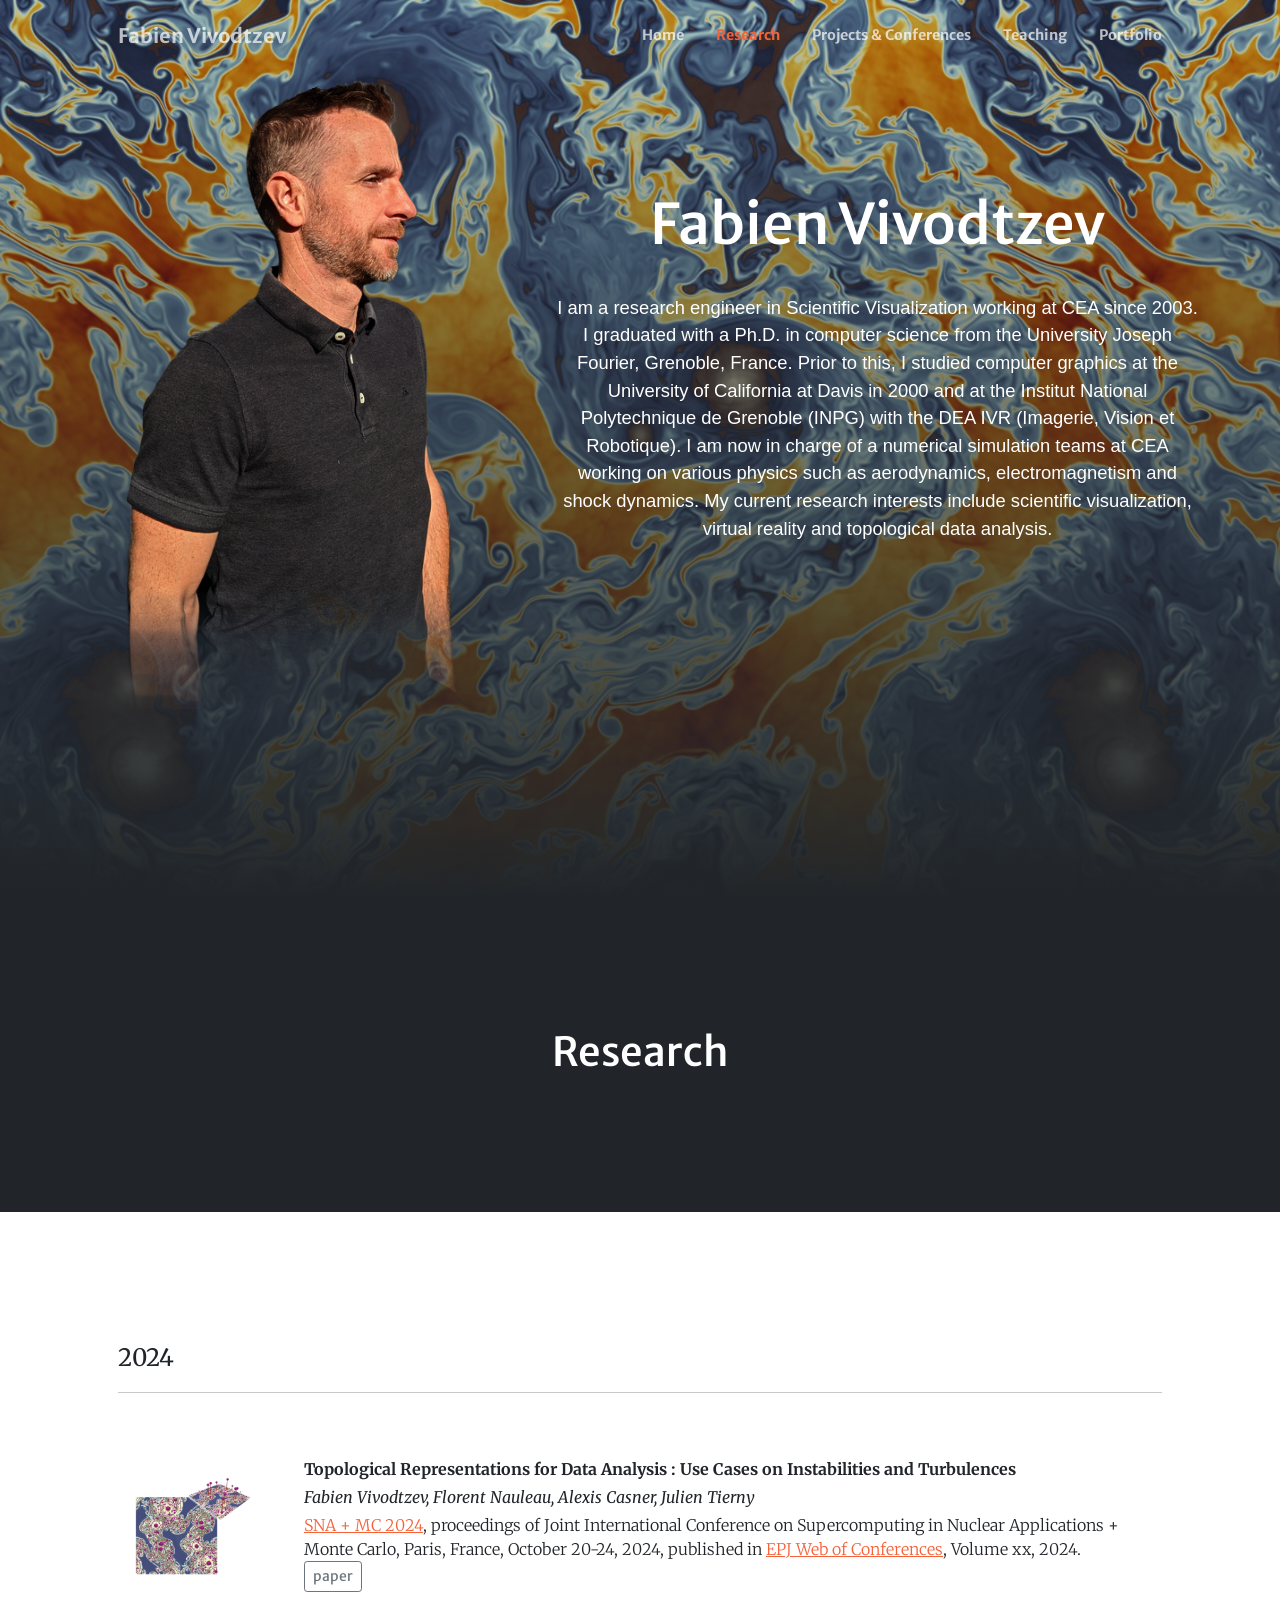
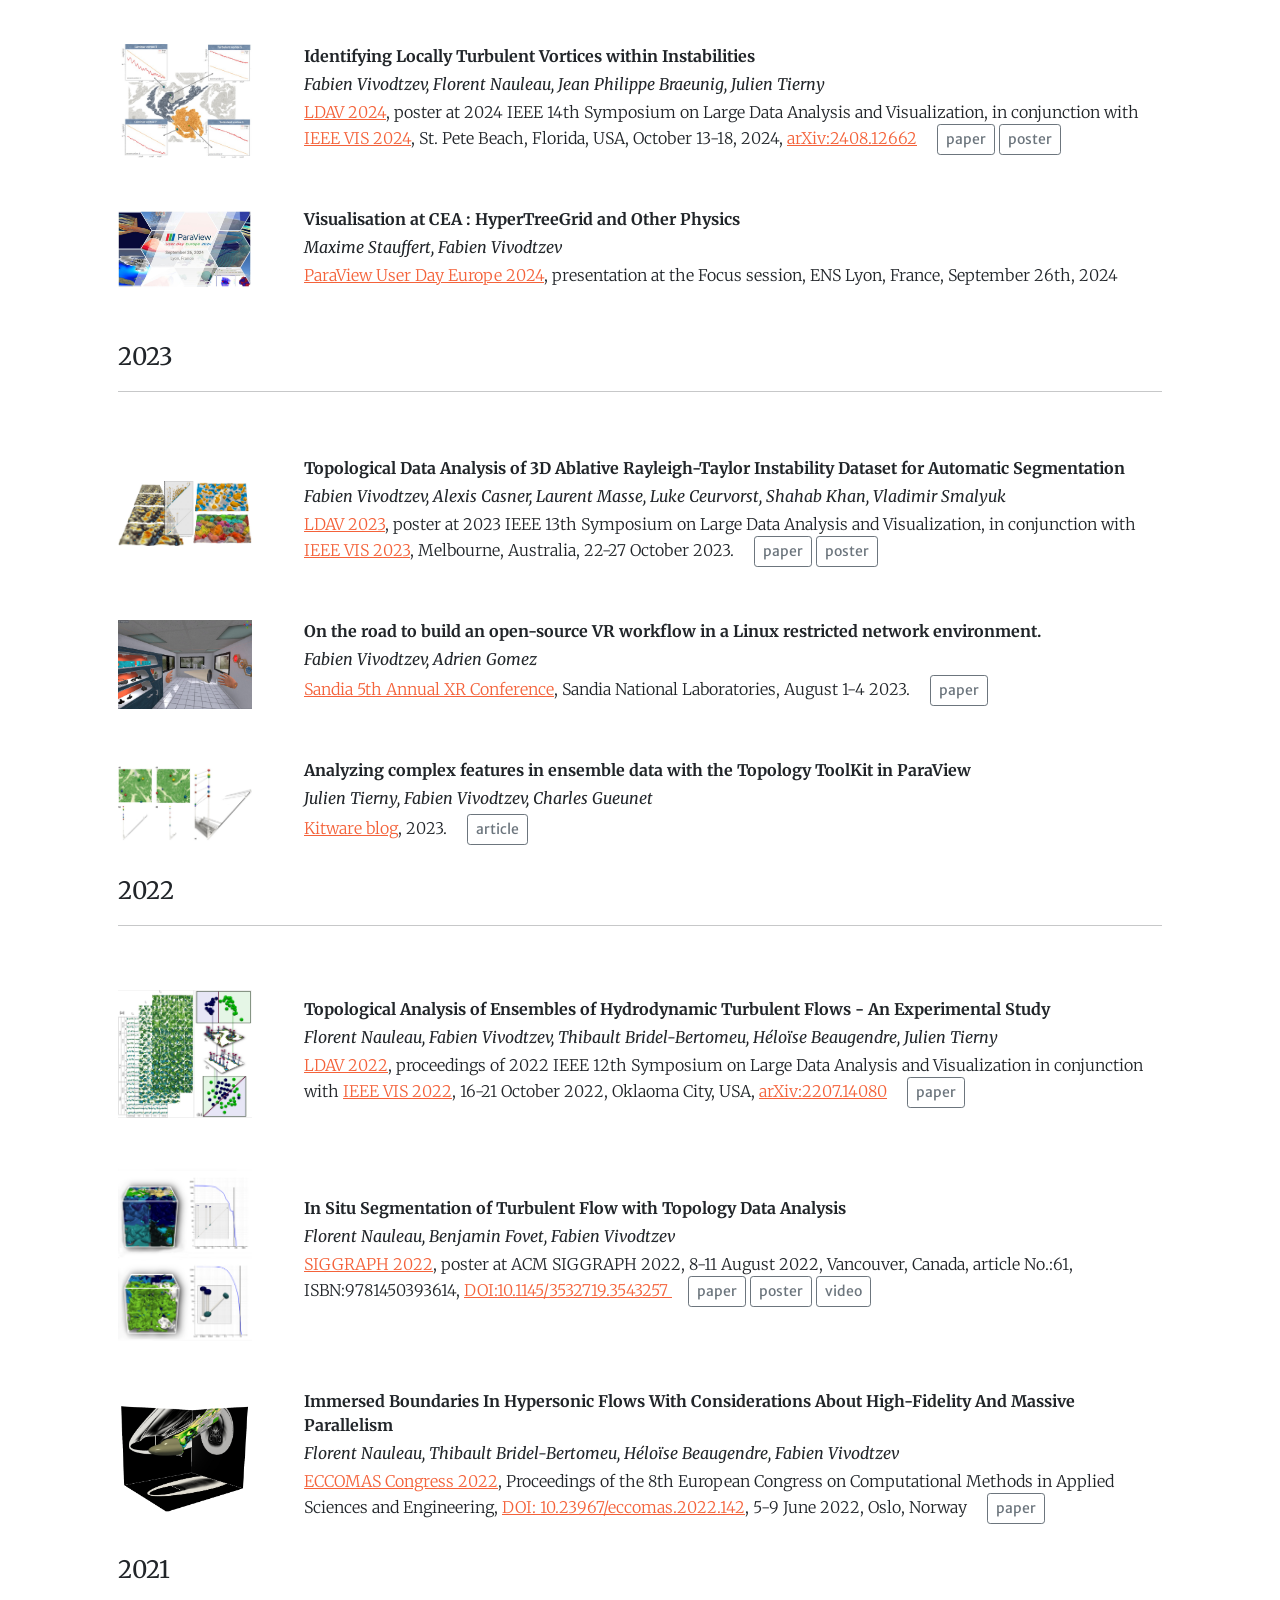
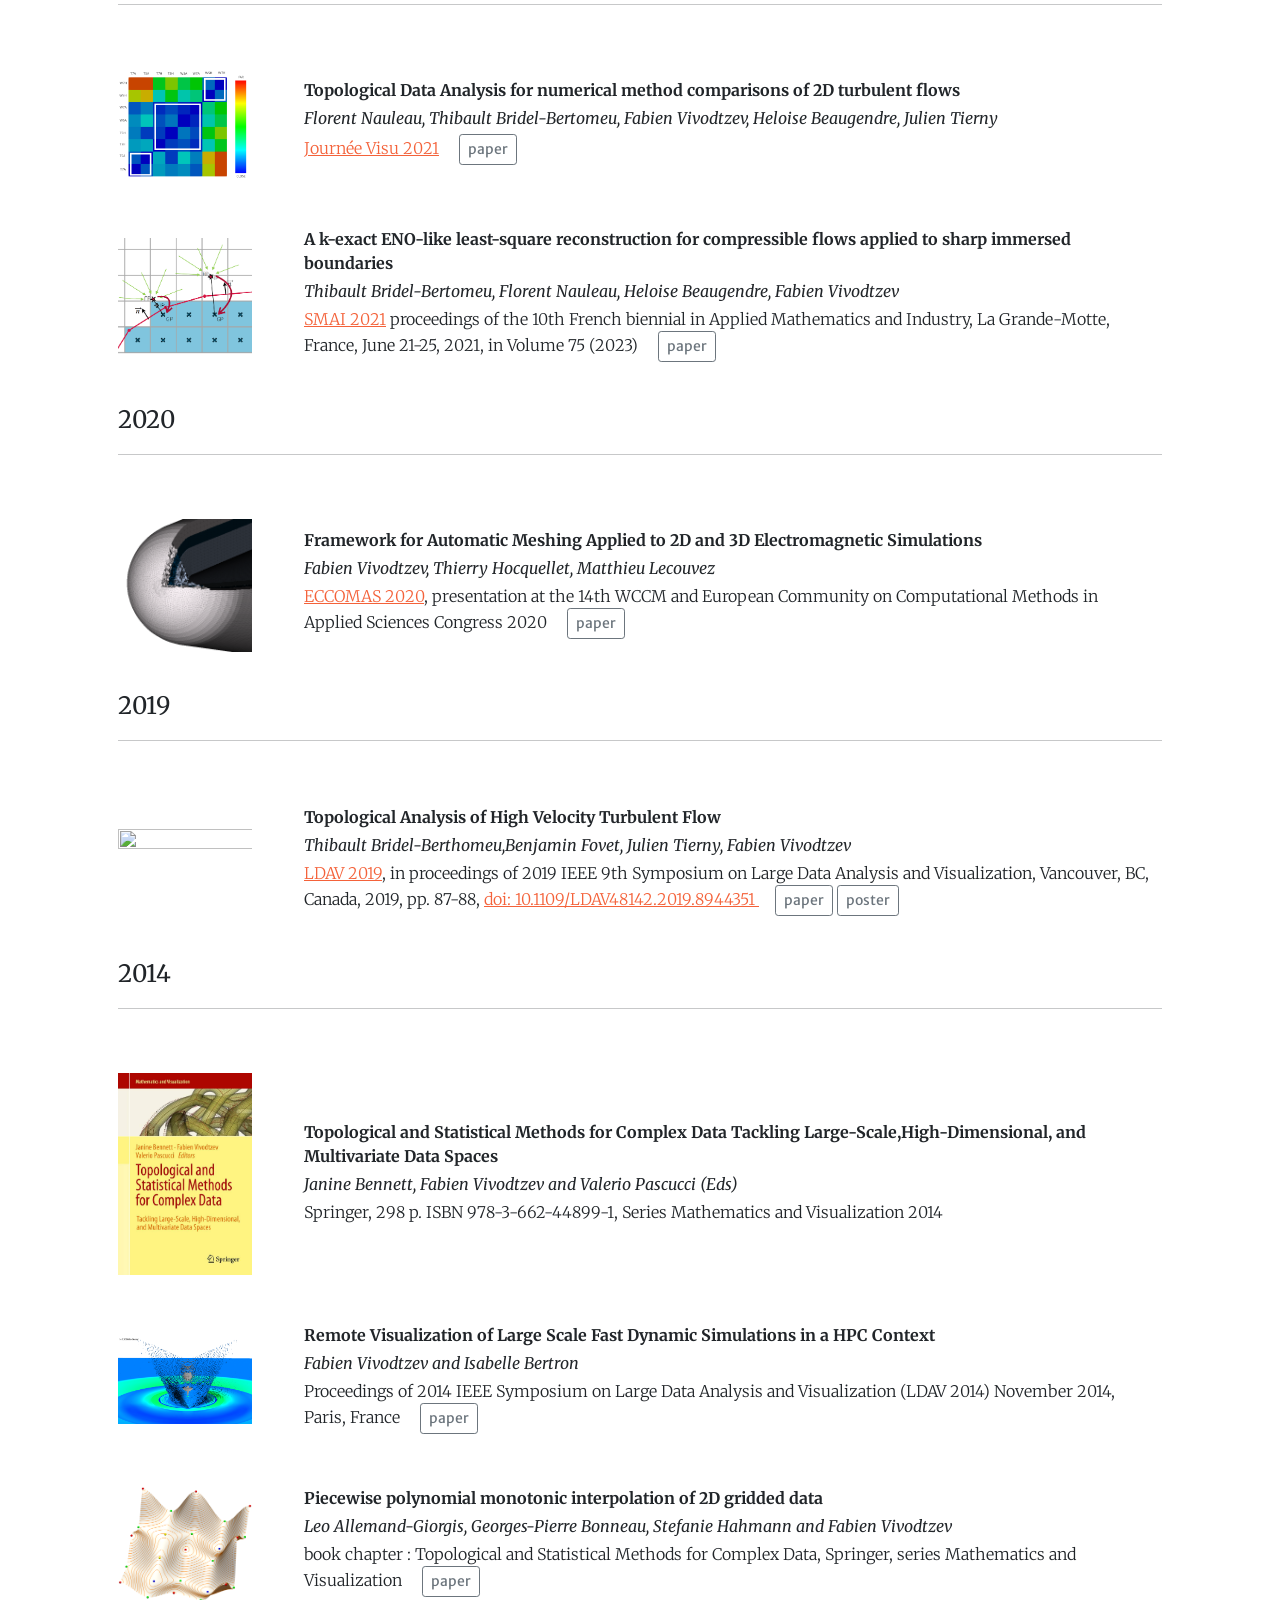
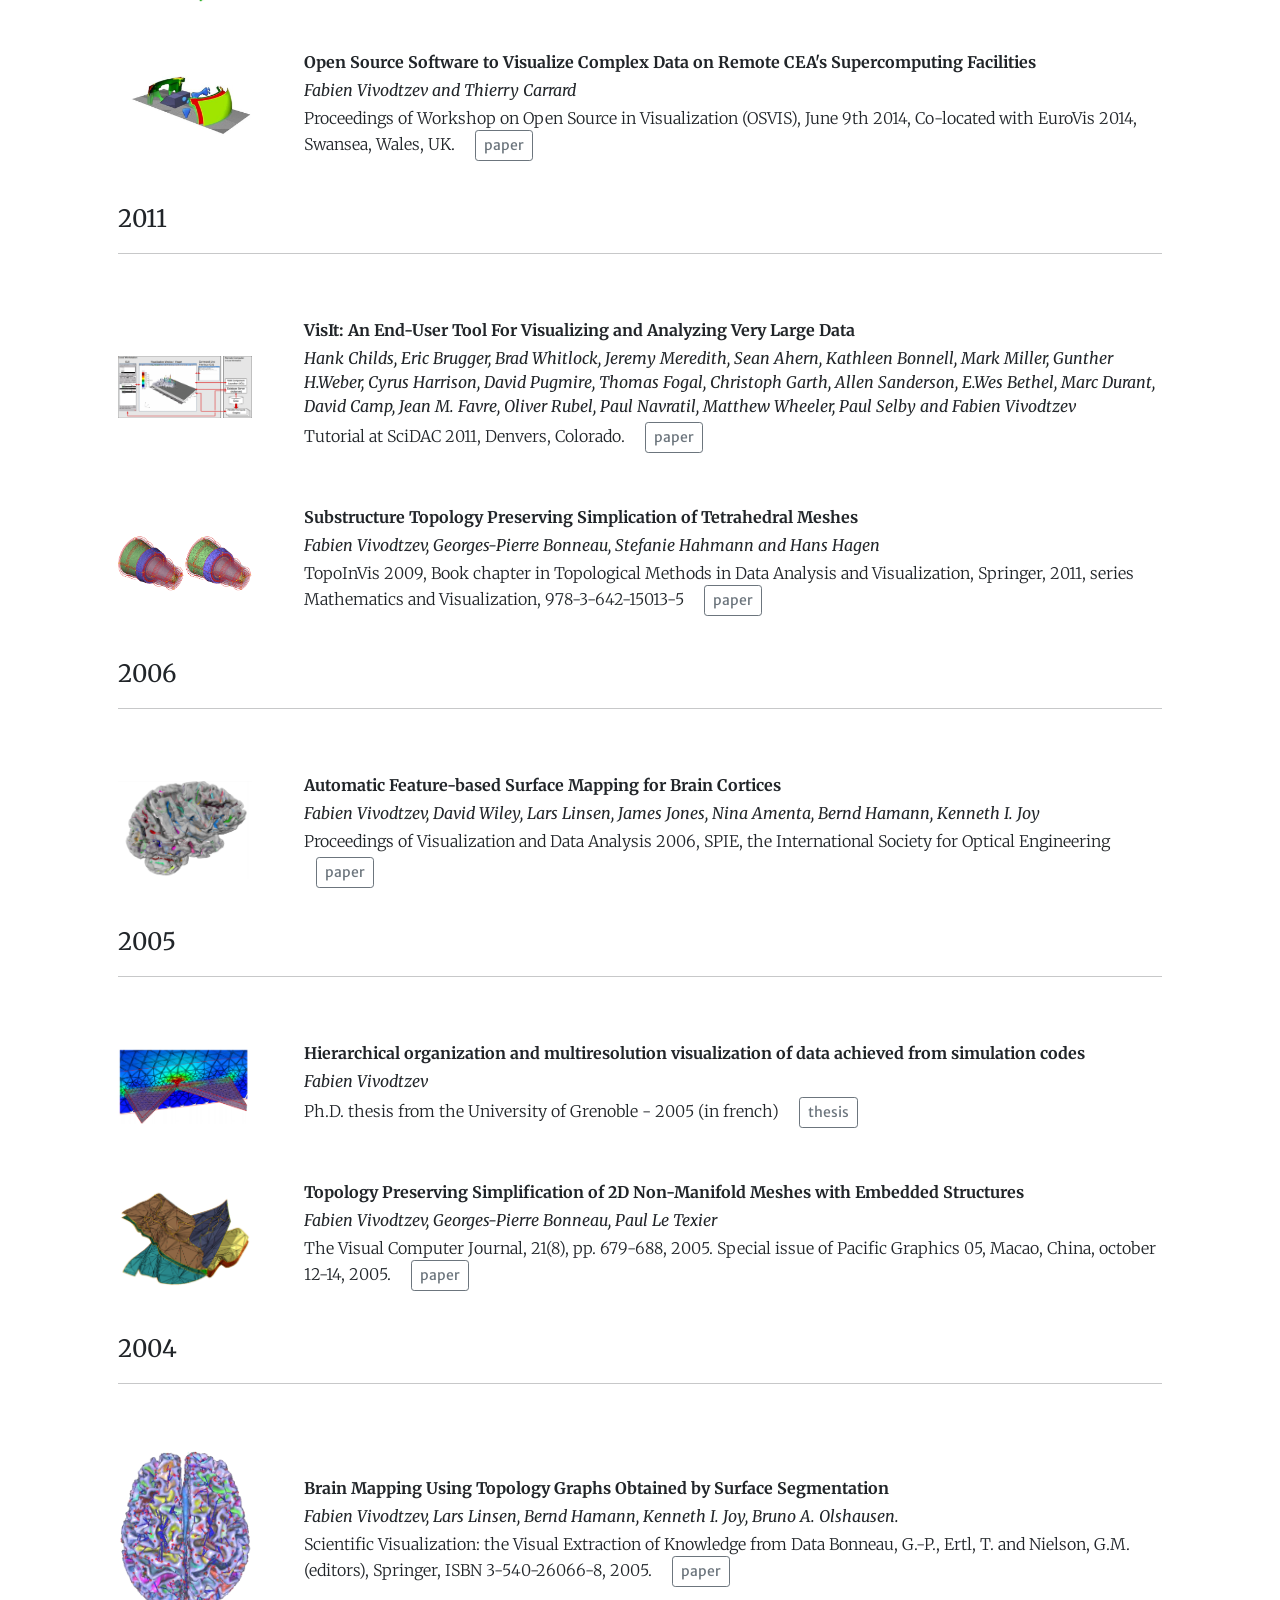
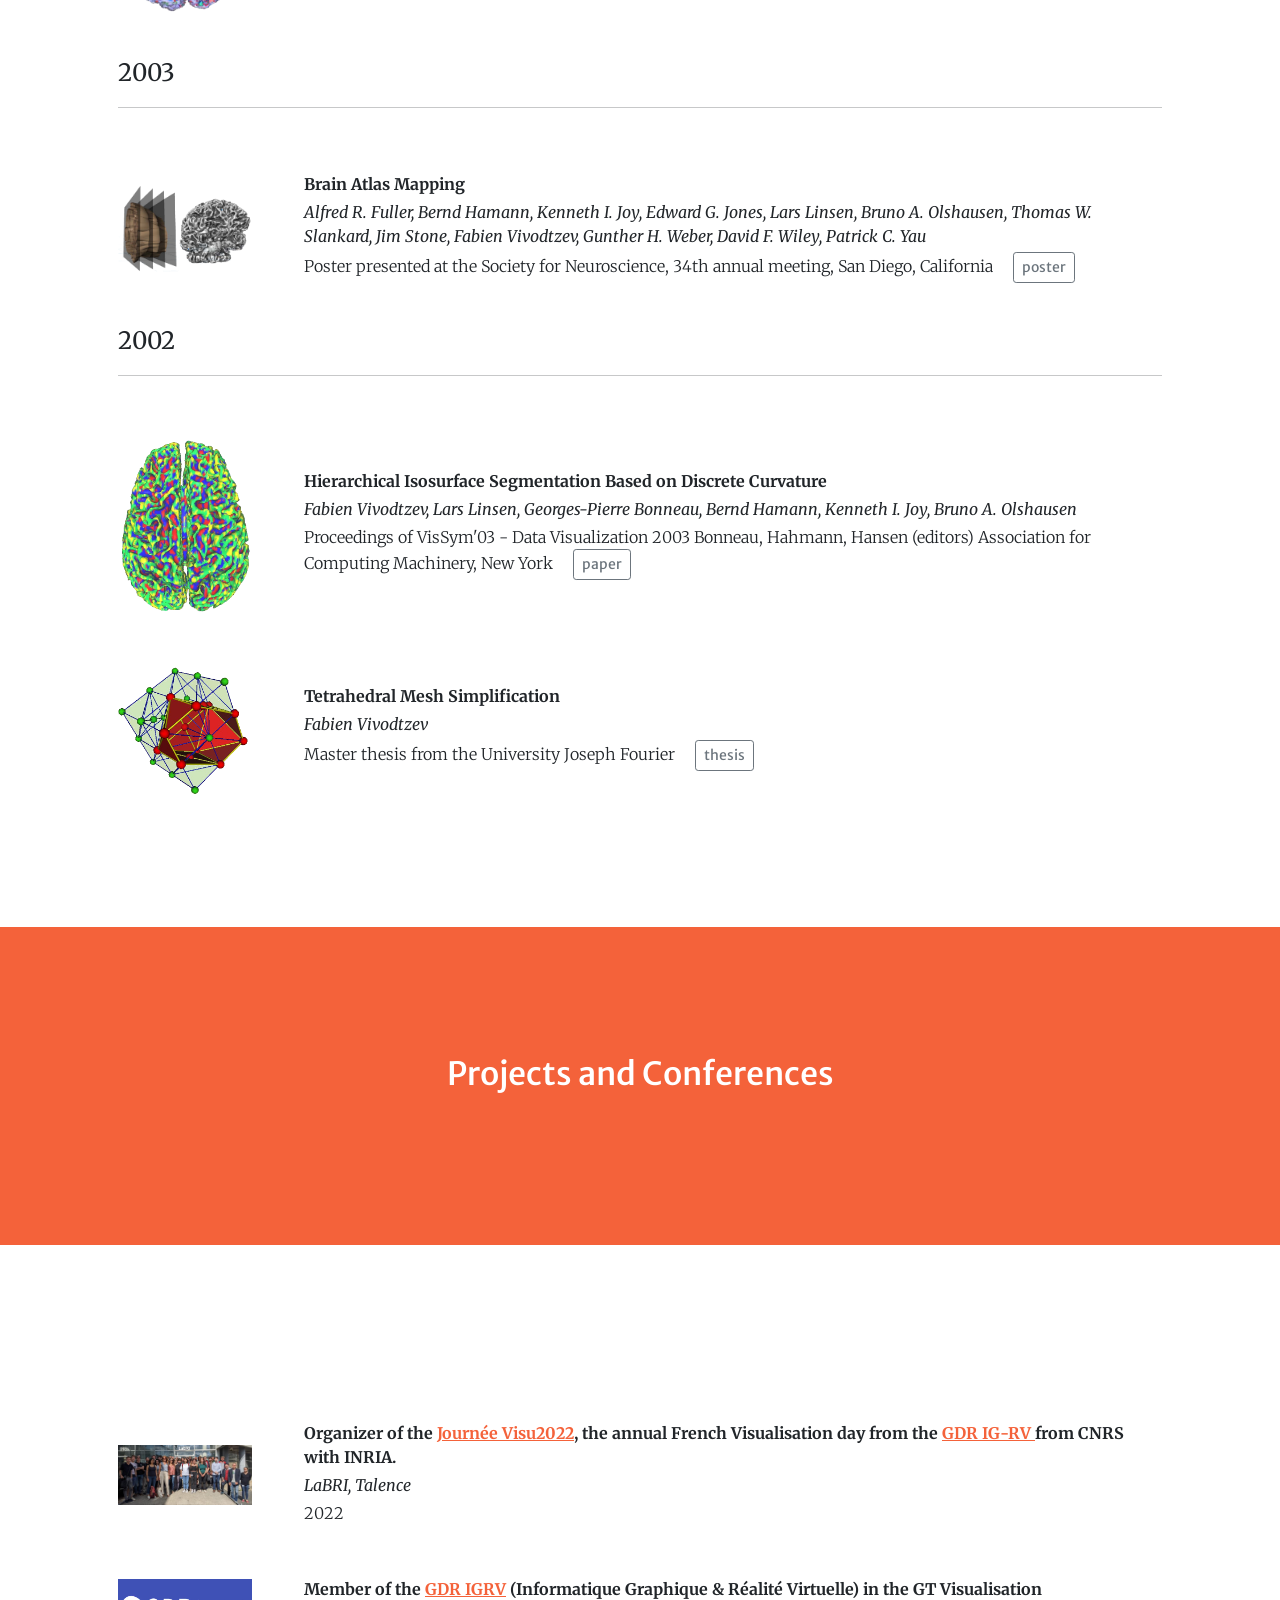
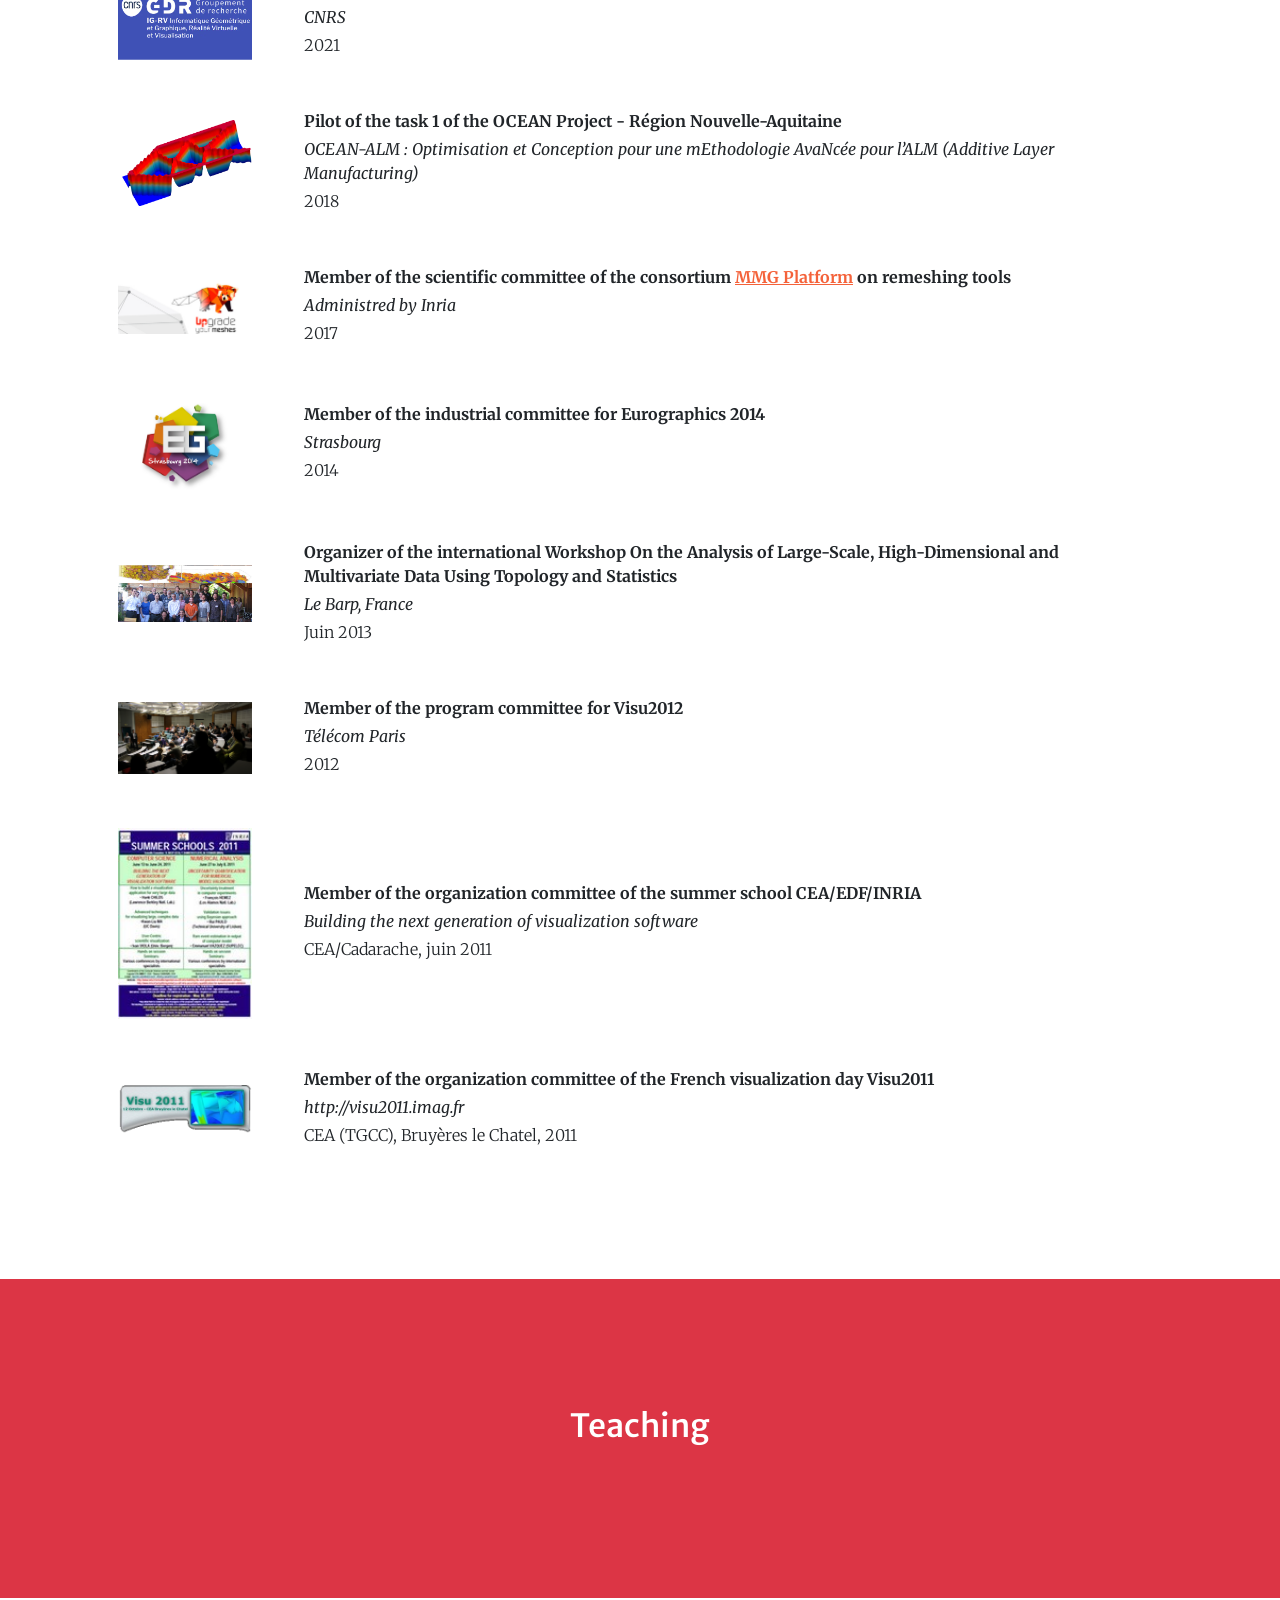
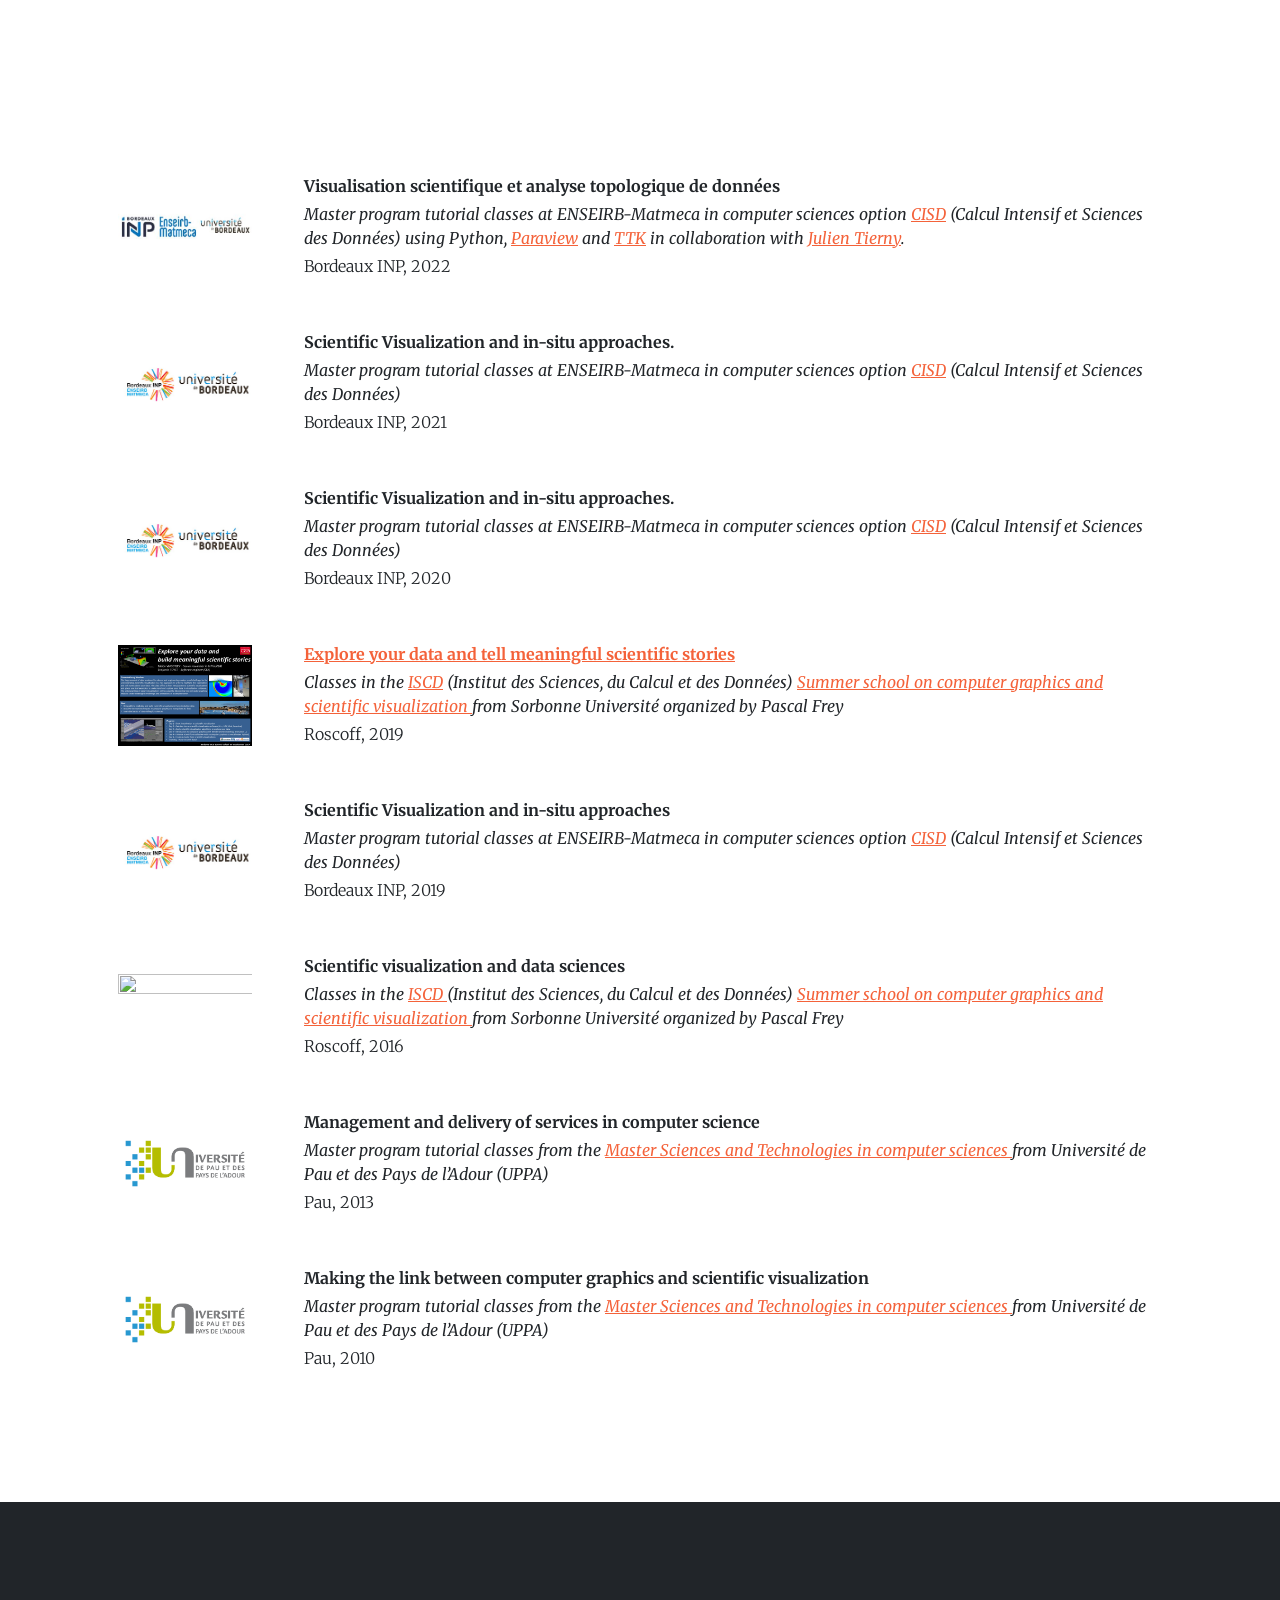
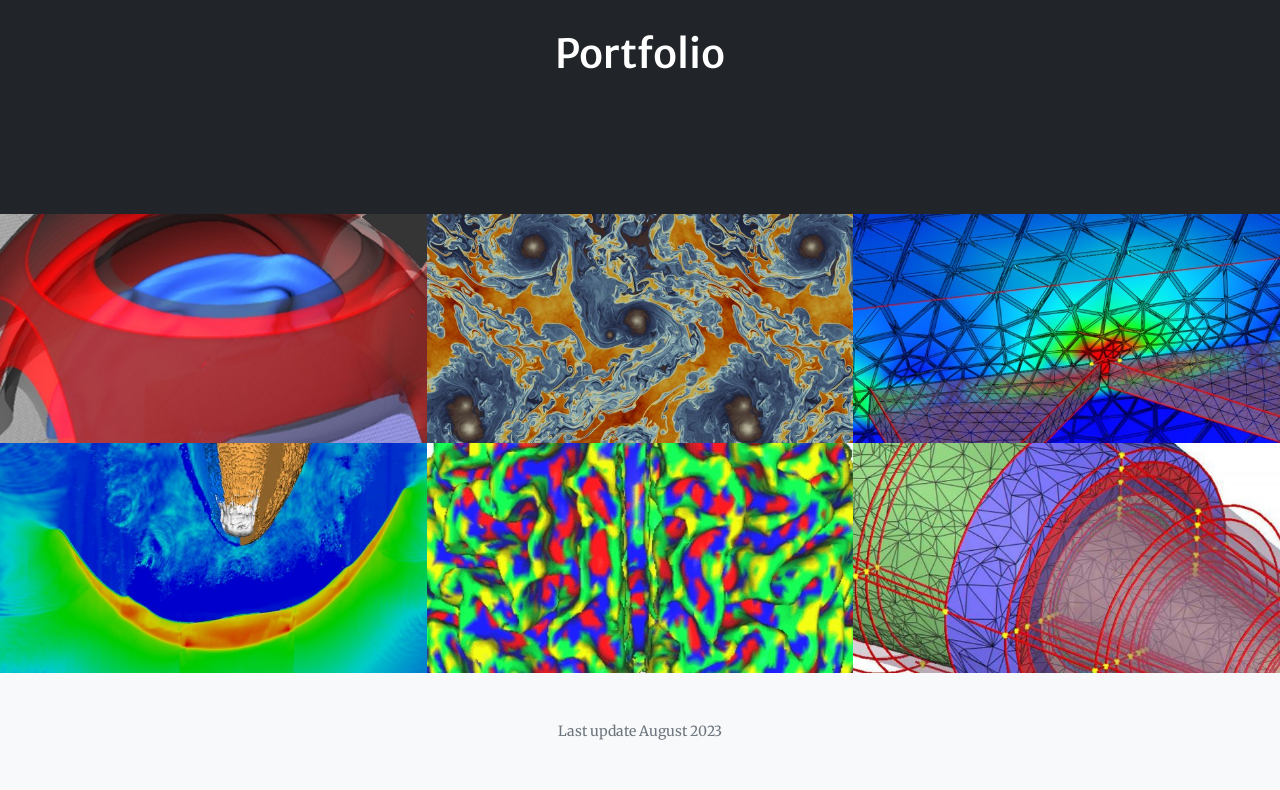
==== index.html @ 42eb42c0 "add pdf 2024" ====
<!DOCTYPE html>
<html lang="en">

<head>
    <meta charset="utf-8" />
    <meta name="viewport" content="width=device-width, initial-scale=1, shrink-to-fit=no" />
    <meta name="description" content="Home page" />
    <meta name="author" content="Fabien" />
    <title>Fabien's Homepage</title>
    <!-- Favicon-->
    <link rel="icon" type="image/x-icon" href="./img/icone2.png" />

    <!-- Bootstrap Icons-->
    <!-- <link href="https://cdn.jsdelivr.net/npm/bootstrap-icons@1.5.0/font/bootstrap-icons.css" rel="stylesheet" /> -->

    <!-- Google fonts-->
    <link href="https://fonts.googleapis.com/css?family=Merriweather+Sans:400,700" rel="stylesheet" />
    <link href="https://fonts.googleapis.com/css?family=Merriweather:400,300,300italic,400italic,700,700italic"
        rel="stylesheet" type="text/css" />

    <!-- Core theme CSS (includes Bootstrap)-->
    <link href="css/styles.css" rel="stylesheet" />

    <!-- My style : utilisé notamment pour le header -->
    <link href="css/mystyle.css" rel="stylesheet" />

</head>

<body id="page-top"> 

    <!-- Navigation-->
    <nav class="navbar navbar-expand-lg navbar-light fixed-top py-3" id="mainNav">
        <div class="container px-4 px-lg-5">
            <a class="navbar-brand" href="#home">Fabien Vivodtzev</a>
            <button class="navbar-toggler navbar-toggler-right" type="button" data-bs-toggle="collapse"
                data-bs-target="#navbarResponsive" aria-controls="navbarResponsive" aria-expanded="false"
                aria-label="Toggle navigation"><span class="navbar-toggler-icon"></span></button>
            <div class="collapse navbar-collapse" id="navbarResponsive">
                <ul class="navbar-nav ms-auto my-2 my-lg-0">
                    <li class="nav-item"><a class="nav-link" href="#home">Home</a></li>
                    <li class="nav-item"><a class="nav-link" href="#research">Research</a></li>
                    <li class="nav-item"><a class="nav-link" href="#conferences">Projects & Conferences</a></li>
                    <li class="nav-item"><a class="nav-link" href="#teaching">Teaching</a></li>
                    <li class="nav-item"><a class="nav-link" href="#portfolio">Portfolio</a></li>
                </ul>
            </div>
        </div>
    </nav>


    <header class="masthead " id="home">
        <div class="container">
            <div class="row h-100 align-items-center">

     <!-- Pour les petits écrans -->          
 
             
                <div class="col-5 d-none d-md-block d-lg-none">
                    <img src="./img/portrait-2.png" class="img-fluid " alt="Fabien">
                </div>

             
                <div class="col-5 d-none d-lg-block">
                    <img src="./img/portrait-2.png" class="img-fluid " alt="Fabien">
                </div>
  
   <div class="col d-block d-sm-block d-md-none justify-content-center">
                    <div class="d-flex justify-content-center"><img src="./img/portrait-4.png" class="img-fluid " alt="Fabien"></div>
                    <br>
                </div> 
                
                <div class="col-md-7">
                    <h1 class="text-white font-weight-bold text-center">Fabien Vivodtzev </h1>
                    
					
                    <p class="texthead text-white mb-5 text-center"> <br> I am a research engineer in Scientific
                        Visualization working at CEA since 2003. I graduated with a Ph.D. in computer science from the University Joseph
                        Fourier, Grenoble, France. Prior to this, I studied computer graphics at the University of
                        California at Davis in 2000 and at the
                        Institut National Polytechnique de Grenoble (INPG) with the DEA IVR (Imagerie, Vision et
                        Robotique). I am now in charge of a numerical simulation teams at CEA working on various physics 
                        such as aerodynamics, electromagnetism and shock dynamics.  

                        My current research interests include scientific visualization, virtual reality and topological
                        data analysis.</p>
                    
                    </div>


            </div>
            <!-- <div class="row h-100 align-items-center bg-primary">
                   <br>
                </div> -->

    </header>







    <!-- ------------------------------------------------------------------------------------------------
-----------------------------------------------------------------------------------------------------
                                      RESEARCH
----------------------------------------------------------------------------------------------------
------------------------------------------------------------------------------------------------ -->


    <!-- Separateur research-->
    <section class="page-section bg-dark" id="research">
        <div class="container px-4 px-lg-5">
            <div class="row gx-4 gx-lg-5 justify-content-center">
                <h1 class="text-white mt-0 text-center">Research</h1>

            </div>
        </div>
        </div>
    </section>




    <!-- Research section-->
    <section class="page-section">
        <div class="container px-4 px-lg-5">
            <!-- 
            <h2 class="text-center mt-0">Research</h2>
            <hr class="divider" /> -->

            <div class="row gx-4 gx-lg-5 align-items-center justify-content-center">






                <!-- Separateur annee-->

                <div class="fs-4">
                    2024
                    <hr class="featurette-divider">
                </div>








   <!-- Article  -->
   <div class="col-lg-2 col-md-6 text-center">
    <div class="mt-5">
        <img src="./img/2024-sna.jpg" class=" img-fluid" width="200" height="100"
            loading="lazy">
    </div>
</div>


<div class="col-lg-10 col-md-6 align-items-start">
    <div class="mt-5">
        <p class="display-10 fw-bold m-1">
            Topological Representations for Data Analysis : Use Cases on Instabilities and Turbulences

        </p>
        <p class="fst-italic m-1">
            Fabien Vivodtzev, Florent Nauleau, Alexis Casner, Julien Tierny
        </p>
        <p class="fw-light m-1">
            <a href="https://www.sfen.org/evenement/sna-mc-2024/">SNA + MC 2024</a>, proceedings of Joint International Conference on Supercomputing in Nuclear Applications + Monte Carlo, Paris, France, October 20-24, 2024, published in <a href="https://www.epj-conferences.org/"> EPJ Web of Conferences</a>, Volume xx, 2024.  
            
            
        
            &nbsp; &nbsp;
 
            <a href="././pdf/article-2024-sna.pdf">
            <button type="button" class="btn btn-outline-secondary btn-sm ">
            paper
            </button></a>


        </p>
    </div>
</div>









   <!-- Article  -->
   <div class="col-lg-2 col-md-6 text-center">
    <div class="mt-5">
        <img src="./img/2024-ldav.jpg" class=" img-fluid" width="200" height="100"
            loading="lazy">
    </div>
</div>


<div class="col-lg-10 col-md-6 align-items-start">
    <div class="mt-5">
        <p class="display-10 fw-bold m-1">
            Identifying Locally Turbulent Vortices within Instabilities

        </p>
        <p class="fst-italic m-1">
            Fabien Vivodtzev, Florent Nauleau, Jean Philippe Braeunig, Julien Tierny
        </p>
        <p class="fw-light m-1">
            <a href="https://ldav.io/2024/">LDAV 2024</a>, poster at 2024 IEEE 14th Symposium on Large Data Analysis and Visualization, in conjunction with <a href="https://ieeevis.org/year/2024/welcome">IEEE VIS 2024</a>, St. Pete Beach, Florida, USA, October 13-18, 2024,  
            <a href="https://arxiv.org/abs/2408.12662">arXiv:2408.12662</a> 


 
            
        
            &nbsp; &nbsp;

            <a href="././pdf/article-2024-ldav.pdf">
            <button type="button" class="btn btn-outline-secondary btn-sm ">
            paper
            </button></a>
          

            <a href="././pdf/poster-2024-ldav.pdf">
                <button type="button" class="btn btn-outline-secondary btn-sm ">
                poster
                </button></a>

          
                

        </p>
    </div>
</div>






   <!-- Article  -->
   <div class="col-lg-2 col-md-6 text-center">
    <div class="mt-5">
        <img src="./img/2024-pv.jpg" class=" img-fluid" width="200" height="100"
            loading="lazy">
    </div>
</div>


<div class="col-lg-10 col-md-6 align-items-start">
    <div class="mt-5">
        <p class="display-10 fw-bold m-1">
            Visualisation at CEA : HyperTreeGrid and Other Physics

        </p>
        <p class="fst-italic m-1">
            Maxime Stauffert, Fabien Vivodtzev
        </p>
        <p class="fw-light m-1">
            
            <a href="https://www.kitware.eu/paraview-user-day-europe-2024/">ParaView User Day Europe 2024</a>, presentation at the Focus session,
            ENS Lyon, France, 
            September 26th, 2024
            
            
            
        
            &nbsp; &nbsp;
<!-- 
            <a href="././pdf/article-2023-ldav.pdfXXXXXXXXXXXXXXXXXXXXXXXXX">
            <button type="button" class="btn btn-outline-secondary btn-sm ">
            pdfXXXXXXXXXXX
            </button></a>
-->


        </p>
    </div>
</div>

<br> &nbsp;







                

                <!-- Separateur annee-->

                <div class="fs-4">
                    2023
                    <hr class="featurette-divider">
                </div>





                <!-- Article  -->
                <div class="col-lg-2 col-md-6 text-center">
                    <div class="mt-5">
                        <img src="./img/2023-ldav.jpg" class=" img-fluid" width="200" height="100"
                            loading="lazy">
                    </div>
                </div>


                <div class="col-lg-10 col-md-6 align-items-start">
                    <div class="mt-5">
                        <p class="display-10 fw-bold m-1">
                            Topological Data Analysis of 3D Ablative Rayleigh-Taylor Instability Dataset for Automatic Segmentation

                        </p>
                        <p class="fst-italic m-1">
                            Fabien Vivodtzev, Alexis Casner, Laurent Masse, Luke Ceurvorst, Shahab Khan, Vladimir Smalyuk
                        </p>
                        <p class="fw-light m-1">
                            
                            <a href="https://ldav.org/2023/">LDAV 2023</a>, poster at 2023 IEEE 13th Symposium on Large Data Analysis and Visualization, in conjunction with <a href="https://ieeevis.org/year/2023/welcome">IEEE VIS 2023</a>, Melbourne, Australia, 22-27 October 2023. 

                        
                            &nbsp; &nbsp;
			    
                            <a href="././pdf/article-2023-ldav.pdf">
                            <button type="button" class="btn btn-outline-secondary btn-sm ">
                            paper
                            </button></a>
                          
                            <a href="././pdf/poster-2023-ldav.pdf">
                                <button type="button" class="btn btn-outline-secondary btn-sm ">
                                poster
                                </button></a>
                              

                        </p>
                    </div>
                </div>



                


                <!-- Article  -->
                <div class="col-lg-2 col-md-6 text-center">
                    <div class="mt-5">
                        <img src="./img/2023-xrsandia.jpg" class=" img-fluid" width="200" height="100"
                            loading="lazy">
                    </div>
                </div>


                <div class="col-lg-10 col-md-6 align-items-start">
                    <div class="mt-5">
                        <p class="display-10 fw-bold m-1">
                            On the road to build an open-source VR workflow in a Linux restricted network environment.
                        </p>
                        <p class="fst-italic m-1">
                            Fabien Vivodtzev, Adrien Gomez
                        </p>
                        <p class="fw-light m-1">
                            <a href="https://www.sandia.gov/xr/5th-annual-xr-conference/">Sandia 5th Annual XR Conference</a>, Sandia National Laboratories, August 1-4 2023.
                        
                            &nbsp; &nbsp;
			    
                            <a href="././pdf/article-2023-xrsandia.pdf">
                            <button type="button" class="btn btn-outline-secondary btn-sm ">
                            paper
                            </button></a>
                       

                        </p>
                    </div>
                </div>





                <!-- Article  -->
                <div class="col-lg-2 col-md-6 text-center">
                    <div class="mt-5">
                        <img src="./img/2023-blog.JPG" class=" img-fluid" width="200" height="100"
                            loading="lazy">
                    </div>
                </div>


                <div class="col-lg-10 col-md-6 align-items-start">
                    <div class="mt-5">
                        <p class="display-10 fw-bold m-1">
                            Analyzing complex features in ensemble data with the Topology ToolKit in ParaView
                        </p>
                        <p class="fst-italic m-1">
                            Julien Tierny, Fabien Vivodtzev, Charles Gueunet
                        </p>
                        <p class="fw-light m-1">
                            <a href="https://www.kitware.com/blog">Kitware blog</a>, 2023.
                        
                            &nbsp; &nbsp;
			    
                            <a href="https://www.kitware.com/analyzing-complex-features-in-ensemble-data-with-the-topology-toolkit-in-paraview/">
                            <button type="button" class="btn btn-outline-secondary btn-sm ">
                            article
                            </button></a>
                     

                        </p>
                    </div>
                </div>





                &nbsp; &nbsp;  


                <!-- Separateur annee-->

                <div class="fs-4">
                    2022
                    <hr class="featurette-divider">
                </div>

             









                <!-- Article  -->
                <div class="col-lg-2 col-md-6 text-center">
                    <div class="mt-5">
                        <img src="./img/2022-ldav.jpg" class=" img-fluid" width="200" height="100"
                            loading="lazy">
                    </div>
                </div>


                <div class="col-lg-10 col-md-6 align-items-start">
                    <div class="mt-5">
                        <p class="display-10 fw-bold m-1">
                            Topological Analysis of Ensembles of Hydrodynamic Turbulent Flows - An Experimental Study
                        </p>
                        <p class="fst-italic m-1">
                            Florent Nauleau, Fabien Vivodtzev, Thibault Bridel-Bertomeu, Héloïse Beaugendre, Julien Tierny
                        </p>
                        <p class="fw-light m-1">
                            <a href="https://ldav.org/2022/">LDAV 2022</a>, proceedings of 2022 IEEE 12th Symposium on Large Data Analysis and Visualization in conjunction with 
			  <a href="http://ieeevis.org/year/2022/welcome">IEEE VIS 2022</a>, 16-21 October 2022, Oklaoma City, USA,
 <a href="https://arxiv.org/abs/2207.14080"> arXiv:2207.14080</a>
                            &nbsp; &nbsp;
			    
                            <a href="././pdf/article-2022-ldav.pdf">
                                <button type="button" class="btn btn-outline-secondary btn-sm ">

                                    paper
                                </button></a>


                        </p>
                    </div>
                </div>












                <!-- Article  -->
                <div class="col-lg-2 col-md-6 text-center">
                    <div class="mt-5">
                        <img src="./img/2022-siggraph.png" class=" img-fluid" width="200" height="100"
                            loading="lazy">
                    </div>
                </div>


                <div class="col-lg-10 col-md-6 align-items-start">
                    <div class="mt-5">
                        <p class="display-10 fw-bold m-1">
                            In Situ Segmentation of Turbulent Flow with Topology Data Analysis
                        </p>
                        <p class="fst-italic m-1">
                        Florent Nauleau, Benjamin Fovet, Fabien Vivodtzev
                        </p>
                        <p class="fw-light m-1">


                          <a href="https://s2022.siggraph.org/">SIGGRAPH 2022</a>,
			  poster at ACM SIGGRAPH 2022, 8-11 August 2022, Vancouver, Canada, article No.:61, ISBN:9781450393614,
			    <a href="https://doi.org/10.1145/3532719.3543257"> DOI:10.1145/3532719.3543257 </a>
			     
                            &nbsp; &nbsp;

			      
                            <a href="././pdf/article-2022-siggraph.pdf">
                                <button type="button" class="btn btn-outline-secondary btn-sm ">
                                    paper
                                </button></a>

                                <a href="././pdf/poster-2022-siggraph.pdf">
                                    <button type="button" class="btn btn-outline-secondary btn-sm ">
                                        poster
                                    </button></a>

                                    
 <a href="././img/SIGGRAPH-fast-forward.mp4">
  <button type="button" class="btn btn-outline-secondary btn-sm ">
                                    video
                                </button></a>


                        </p>
                    </div>
                </div>













                <!-- Article  -->
                <div class="col-lg-2 col-md-6 text-center">
                    <div class="mt-5">
                        <img src="./img/2022-eccomas.png" class=" img-fluid" width="200" height="100"
                            loading="lazy">
                    </div>
                </div>


                <div class="col-lg-10 col-md-6 align-items-start">
                    <div class="mt-5">
                        <p class="display-10 fw-bold m-1">
                            Immersed Boundaries In Hypersonic Flows With Considerations About High-Fidelity And Massive Parallelism
                        </p>
                        <p class="fst-italic m-1">
                        Florent Nauleau, Thibault Bridel-Bertomeu, Héloïse Beaugendre, Fabien Vivodtzev
                        </p>
                        <p class="fw-light m-1">


                            <a href="https://www.eccomas2022.org/frontal/Introduction.asp">ECCOMAS Congress 2022</a>, 
                            <a> Proceedings of the 8th European Congress on Computational Methods in Applied Sciences and Engineering, 
                                <a href="https://www.scipedia.com/public/Nauleau_et_al_2022a"> DOI: 10.23967/eccomas.2022.142</a>, 5-9 June 2022, Oslo, Norway</a>
                            &nbsp; &nbsp;


                            <a href="././pdf/article-2022-eccomas.pdf">
                                <button type="button" class="btn btn-outline-secondary btn-sm ">
                                    paper
                                </button></a>
                        </p>
                    </div>
                </div>





 &nbsp; &nbsp;







                <!-- Separateur annee-->

                <div class="fs-4">
                    2021
                    <hr class="featurette-divider">
                </div>




                <!-- Article  -->
                <div class="col-lg-2 col-md-6 text-center">
                    <div class="mt-5">
                        <img src="./img/2021-journee-visu.png" class=" img-fluid" width="200" height="100"
                            loading="lazy">
                    </div>
                </div>


                <div class="col-lg-10 col-md-6 align-items-start">
                    <div class="mt-5">
                        <p class="display-10 fw-bold m-1">
                            Topological Data Analysis for numerical method comparisons of 2D turbulent flows
                        </p>
                        <p class="fst-italic m-1">
                            Florent Nauleau, Thibault Bridel-Bertomeu, Fabien Vivodtzev, Heloise Beaugendre, Julien
                            Tierny
                        </p>
                        <p class="fw-light m-1">
                            <a href="https://journee-visu.github.io/2021/"> Journée Visu 2021</a>
                            &nbsp; &nbsp;


                            <a href="././pdf/article-2021-TDANumericalMethodComparisons.pdf">
                                <button type="button" class="btn btn-outline-secondary btn-sm ">

                                    paper
                                </button></a>


                        </p>
                    </div>
                </div>




                <!-- Article  -->
                <div class="col-lg-2 col-md-6 text-center">
                    <div class="mt-5">
                        <img src="./img/2021-smai.PNG" class=" img-fluid" width="200" height="100" loading="lazy">
                    </div>
                </div>
                <div class="col-lg-10 col-md-6 align-items-start">
                    <div class="mt-5">
                        <p class="display-10 fw-bold m-1">
                            A k-exact ENO-like least-square reconstruction for compressible flows applied to sharp
                            immersed boundaries
                        </p>
                        <p class="fst-italic m-1">
                            Thibault Bridel-Bertomeu, Florent Nauleau, Heloise Beaugendre, Fabien Vivodtzev
                        </p>
                        <p class="fw-light m-1">
                            <a href="https://smai2021.math.univ-toulouse.fr/accueil/"> SMAI 2021</a> proceedings of the
                                10th French biennial in Applied Mathematics and Industry, La Grande-Motte, France, June 21-25, 2021, in Volume 75 (2023)
                            &nbsp; &nbsp;
                            <a href="././pdf/article-2021-SMAI2021.pdf"> <button type="button"
                                    class="btn btn-outline-secondary btn-sm">paper</button></a>


                        </p>
                    </div>
                </div>


                <!-- Separateur annee-->

                <div class="fs-4">
                    <br>
                    2020
                    <hr class="featurette-divider">
                </div>



                <!-- Article  -->
                <div class="col-lg-2 col-md-6 text-center">
                    <div class="mt-5">
                        <img src="./img/2020-eccmas.png" class=" img-fluid" width="200" height="100" loading="lazy">
                    </div>
                </div>
                <div class="col-lg-10 col-md-6 align-items-start">
                    <div class="mt-5">
                        <p class="display-10 fw-bold m-1">
                            Framework for Automatic Meshing Applied to 2D and 3D Electromagnetic Simulations
                        </p>
                        <p class="fst-italic m-1">
                            Fabien Vivodtzev, Thierry Hocquellet, Matthieu Lecouvez
                        </p>
                        <p class="fw-light m-1">

                            <a
                            href="https://virtual.wccm-eccomas2020.org/">ECCOMAS 2020</a>, presentation at the
                            14th WCCM and European Community on Computational Methods in Applied Sciences
                            Congress 2020
                            </a> &nbsp; &nbsp;
                            <a href="././pdf/article-2020-ECCOMAS-final.pdf"> <button type="button"
                                    class="btn btn-outline-secondary btn-sm">paper</button></a>

                        </p>
                    </div>
                </div>


                <!-- Separateur annee-->

                <div class="fs-4">
                    <br>
                    2019
                    <hr class="featurette-divider">
                </div>



                <!-- Article  -->
                <div class="col-lg-2 col-md-6 text-center">
                    <div class="mt-5">
                        <img src="./img/2019-ldav-0.png" class=" img-fluid" width="200" height="100" loading="lazy">
                    </div>
                </div>
                <div class="col-lg-10 col-md-6 align-items-start">
                    <div class="mt-5">
                        <p class="display-10 fw-bold m-1">
                            Topological Analysis of High Velocity Turbulent Flow
                        </p>
                        <p class="fst-italic m-1">
                            Thibault Bridel-Berthomeu,Benjamin Fovet, Julien Tierny, Fabien Vivodtzev
                        </p>
                        <p class="fw-light m-1">
                            <a href="">LDAV 2019</a>, in proceedings of 2019 IEEE 9th Symposium on Large Data Analysis and Visualization, Vancouver, BC, Canada, 2019, pp. 87-88, 
                            <a href="https://doi.ieeecomputersociety.org/10.1109/LDAV48142.2019.8944351">
                            doi: 10.1109/LDAV48142.2019.8944351 </a>
                            &nbsp; &nbsp;


                            <a href="././pdf/article-2019-bridel_ldav19.pdf"> <button type="button"
                                    class="btn btn-outline-secondary btn-sm">paper</button></a>

                                    
                            <a href="././pdf/poster-2019-bridel_ldav19.pdf"> <button type="button"
                                class="btn btn-outline-secondary btn-sm">poster</button></a>

                        </p>
                    </div>
                </div>



                <!-- Separateur annee-->

                <div class="fs-4">
                    <br>
                    2014
                    <hr class="featurette-divider">
                </div>



                <!-- Article  -->
                <div class="col-lg-2 col-md-6 text-center">
                    <div class="mt-5">
                        <img src="./img/2014-topological.jpg" class=" img-fluid" width="200" height="100"
                            loading="lazy">
                    </div>
                </div>
                <div class="col-lg-10 col-md-6 align-items-start">
                    <div class="mt-5">
                        <p class="display-10 fw-bold m-1">Topological and Statistical Methods for Complex Data Tackling
                            Large-Scale,High-Dimensional, and Multivariate Data Spaces</p>
                        <p class="fst-italic m-1">Janine Bennett, Fabien Vivodtzev and Valerio Pascucci (Eds)</p>
                        <p class="fw-light m-1">

                            Springer, 298 p. ISBN 978-3-662-44899-1, Series Mathematics and Visualization 2014</p>



                    </div>
                </div>






                <!-- Article  -->
                <div class="col-lg-2 col-md-6 text-center">
                    <div class="mt-5">
                        <img src="./img/2014-ldav-2.png" class=" img-fluid" width="200" height="100" loading="lazy">
                    </div>
                </div>
                <div class="col-lg-10 col-md-6 align-items-start">
                    <div class="mt-5">
                        <p class="display-10 fw-bold m-1">
                            Remote Visualization of Large Scale Fast Dynamic Simulations in a HPC Context
                        </p>
                        <p class="fst-italic m-1">
                            Fabien Vivodtzev and Isabelle Bertron
                        </p>
                        <p class="fw-light m-1">
                            Proceedings of 2014 IEEE Symposium on Large Data Analysis and Visualization (LDAV 2014)
                            November 2014, Paris, France

                            &nbsp; &nbsp;
                            <a href="././pdf/article-2014-vivodtzev-07013219.pdf"> <button type="button"
                                    class="btn btn-outline-secondary btn-sm">paper</button></a>


                    </div>
                </div>







                <!-- Article  -->
                <div class="col-lg-2 col-md-6 text-center">
                    <div class="mt-5">
                        <img src="./img/2014-piecewise.png" class=" img-fluid" width="200" height="100" loading="lazy">
                    </div>
                </div>
                <div class="col-lg-10 col-md-6 align-items-start">
                    <div class="mt-5">
                        <p class="display-10 fw-bold m-1">
                            Piecewise polynomial monotonic interpolation of 2D gridded data
                        </p>
                        <p class="fst-italic m-1">
                            Leo Allemand-Giorgis, Georges-Pierre Bonneau, Stefanie Hahmann and Fabien Vivodtzev
                        </p>
                        <p class="fw-light m-1">
                            book chapter : Topological and Statistical Methods for Complex Data, Springer, series
                            Mathematics and Visualization


                            &nbsp; &nbsp;
                            <a href="././pdf/livre-2014-allemandGiorgis-SpringerBookChapterAuthorPreprint.pdf">
                                <button type="button" class="btn btn-outline-secondary btn-sm">paper</button></a>

                    </div>
                </div>





                <!-- Article  -->
                <div class="col-lg-2 col-md-6 text-center">
                    <div class="mt-5">
                        <img src="./img/2014-open-2.png" class=" img-fluid" width="200" height="100" loading="lazy">
                    </div>
                </div>
                <div class="col-lg-10 col-md-6 align-items-start">
                    <div class="mt-5">
                        <p class="display-10 fw-bold m-1">
                            Open Source Software to Visualize Complex Data on Remote CEA's
                            Supercomputing Facilities
                        </p>
                        <p class="fst-italic m-1">
                            Fabien Vivodtzev and Thierry Carrard
                        </p>
                        <p class="fw-light m-1">
                            Proceedings of Workshop on Open Source in Visualization (OSVIS), June 9th 2014, Co-located
                            with EuroVis 2014, Swansea, Wales, UK.


                            &nbsp; &nbsp;
                            <a href="././pdf/article-2014-vivodtzev-IJ_920_2014-03-24-CEAVisu-EuroVis2014-v0.5.pdf">
                                <button type="button" class="btn btn-outline-secondary btn-sm">paper</button></a>

                    </div>
                </div>



                <!-- Separateur annee-->

                <div class="fs-4">
                    <br>
                    2011
                    <hr class="featurette-divider">
                </div>






                <!-- Article  -->
                <div class="col-lg-2 col-md-6 text-center">
                    <div class="mt-5">
                        <img src="./img/2011-visit-2.PNG" class=" img-fluid" width="200" height="100" loading="lazy">
                    </div>
                </div>
                <div class="col-lg-10 col-md-6 align-items-start">
                    <div class="mt-5">
                        <p class="display-10 fw-bold m-1">
                            VisIt: An End-User Tool For Visualizing and Analyzing Very Large Data
                        </p>
                        <p class="fst-italic m-1">
                            Hank Childs, Eric Brugger, Brad Whitlock, Jeremy Meredith, Sean Ahern,
                            Kathleen Bonnell, Mark Miller, Gunther H.Weber, Cyrus Harrison, David
                            Pugmire, Thomas Fogal, Christoph Garth, Allen Sanderson, E.Wes Bethel,
                            Marc Durant, David Camp, Jean M. Favre, Oliver Rubel, Paul Navratil,
                            Matthew Wheeler, Paul Selby and Fabien Vivodtzev
                        </p>
                        <p class="fw-light m-1">
                            Tutorial at SciDAC 2011, Denvers, Colorado.


                            &nbsp; &nbsp;
                            <a href="././pdf/article-2011-Childs-SciDAC2011.pdf"> <button type="button"
                                    class="btn btn-outline-secondary btn-sm">paper</button></a>

                    </div>
                </div>












                <!-- Article  -->
                <div class="col-lg-2 col-md-6 text-center">
                    <div class="mt-5">
                        <img src="./img/2006-substructure-3.PNG" class=" img-fluid" width="200" height="100"
                            loading="lazy">
                    </div>
                </div>
                <div class="col-lg-10 col-md-6 align-items-start">
                    <div class="mt-5">
                        <p class="display-10 fw-bold m-1">
                            Substructure Topology Preserving Simplication of Tetrahedral Meshes
                        </p>
                        <p class="fst-italic m-1">
                            Fabien Vivodtzev, Georges-Pierre Bonneau, Stefanie Hahmann and Hans Hagen
                        </p>
                        <p class="fw-light m-1">
                            TopoInVis 2009, Book chapter in Topological Methods in Data Analysis and Visualization,
                            Springer,
                            2011, series Mathematics and Visualization, 978-3-642-15013-5


                            &nbsp; &nbsp;
                            <a href="././pdf/livre-2009-vivodtzev-TopoInVis09LLNCS.pdf"> <button type="button"
                                    class="btn btn-outline-secondary btn-sm">paper</button></a>


                    </div>
                </div>






                <!-- Separateur annee-->

                <div class="fs-4">
                    <br>
                    2006
                    <hr class="featurette-divider">
                </div>




                <!-- Article  -->
                <div class="col-lg-2 col-md-6 text-center">
                    <div class="mt-5">
                        <img src="./img/2005-automatic-2.PNG" class=" img-fluid" width="200" height="100"
                            loading="lazy">
                    </div>
                </div>
                <div class="col-lg-10 col-md-6 align-items-start">
                    <div class="mt-5">
                        <p class="display-10 fw-bold m-1">
                            Automatic Feature-based Surface Mapping for Brain Cortices
                        </p>
                        <p class="fst-italic m-1">
                            Fabien Vivodtzev, David Wiley, Lars Linsen, James Jones, Nina Amenta, Bernd Hamann, Kenneth
                            I. Joy
                        </p>
                        <p class="fw-light m-1">
                            Proceedings of Visualization and Data Analysis 2006, SPIE, the International Society for
                            Optical Engineering </p>



                        &nbsp; &nbsp;
                        <a
                            href="././pdf/article-2006-vivodtzev-Automatic Feature-based Surface Mapping for Brain Cortices.pdf">
                            <button type="button" class="btn btn-outline-secondary btn-sm">paper</button></a>

                    </div>
                </div>





                <!-- Separateur annee-->

                <div class="fs-4">
                    <br>
                    2005
                    <hr class="featurette-divider">
                </div>





                <!-- Article  -->
                <div class="col-lg-2 col-md-6 text-center">
                    <div class="mt-5">
                        <img src="./img/2005-hierarchical-1.png" class=" img-fluid" width="200" height="100"
                            loading="lazy">
                    </div>
                </div>
                <div class="col-lg-10 col-md-6 align-items-start">
                    <div class="mt-5">
                        <p class="display-10 fw-bold m-1">
                            Hierarchical organization and multiresolution visualization of data achieved from simulation
                            codes

                        </p>
                        <p class="fst-italic m-1">
                            Fabien Vivodtzev
                        </p>
                        <p class="fw-light m-1">
                            Ph.D. thesis from the University of Grenoble - 2005
                            (in french)


                            &nbsp; &nbsp;
                            <a href="././pdf/these-2005-vivodtzev.pdf"> <button type="button"
                                    class="btn btn-outline-secondary btn-sm">thesis</button></a>

                    </div>
                </div>











                <!-- Article  -->
                <div class="col-lg-2 col-md-6 text-center">
                    <div class="mt-5">
                        <img src="./img/2005-topology-1.PNG" class=" img-fluid" width="200" height="100" loading="lazy">
                    </div>
                </div>
                <div class="col-lg-10 col-md-6 align-items-start">
                    <div class="mt-5">
                        <p class="display-10 fw-bold m-1">
                            Topology Preserving Simplification of 2D Non-Manifold Meshes with Embedded Structures
                        </p>
                        <p class="fst-italic m-1">
                            Fabien Vivodtzev, Georges-Pierre Bonneau, Paul Le Texier
                        </p>
                        <p class="fw-light m-1">
                            The Visual Computer Journal, 21(8), pp. 679-688, 2005.
                            Special issue of Pacific Graphics 05, Macao, China, october 12-14, 2005.


                            &nbsp; &nbsp;
                            <a href="././pdf/revue-2005-vivodtzev-Article_Topology-preservingSimplificat.pdf"> <button
                                    type="button" class="btn btn-outline-secondary btn-sm">paper</button></a>



                    </div>
                </div>





                <!-- Separateur annee-->

                <div class="fs-4">
                    <br>
                    2004
                    <hr class="featurette-divider">
                </div>


                <!-- Article  -->
                <div class="col-lg-2 col-md-6 text-center">
                    <div class="mt-5">
                        <img src="./img/2004-brain-2.PNG" class=" img-fluid" width="200" height="100" loading="lazy">
                    </div>
                </div>
                <div class="col-lg-10 col-md-6 align-items-start">
                    <div class="mt-5">
                        <p class="display-10 fw-bold m-1">
                            Brain Mapping Using Topology Graphs Obtained by Surface Segmentation
                        </p>
                        <p class="fst-italic m-1">
                            Fabien Vivodtzev, Lars Linsen, Bernd Hamann, Kenneth I. Joy, Bruno A. Olshausen.
                        </p>
                        <p class="fw-light m-1">

                            Scientific Visualization: the Visual Extraction of Knowledge from Data
                            Bonneau, G.-P., Ertl, T. and Nielson, G.M. (editors),
                            Springer, ISBN 3-540-26066-8, 2005.



                            &nbsp; &nbsp;
                            <a
                                href="././pdf/article-2004-BrainMappingUsingTopologyGraphsObtainedBySurfaceSegmentation.pdf">
                                <button type="button" class="btn btn-outline-secondary btn-sm">paper</button></a>

                    </div>
                </div>




                <!-- Separateur annee-->

                <div class="fs-4">
                    <br>
                    2003
                    <hr class="featurette-divider">
                </div>



                <!-- Article  -->
                <div class="col-lg-2 col-md-6 text-center">
                    <div class="mt-5">
                        <img src="./img/2003-brain-atlas.PNG" class=" img-fluid" width="200" height="100"
                            loading="lazy">
                    </div>
                </div>
                <div class="col-lg-10 col-md-6 align-items-start">
                    <div class="mt-5">
                        <p class="display-10 fw-bold m-1">
                            Brain Atlas Mapping
                        </p>
                        <p class="fst-italic m-1">
                            Alfred R. Fuller, Bernd Hamann, Kenneth I. Joy, Edward G. Jones, Lars Linsen, Bruno A.
                            Olshausen, Thomas W. Slankard, Jim Stone, Fabien Vivodtzev, Gunther H. Weber, David F.
                            Wiley, Patrick C. Yau
                        </p>
                        <p class="fw-light m-1">
                            Poster presented at the Society for Neuroscience, 34th annual meeting, San Diego,
                            California

                            &nbsp; &nbsp;
                            <a href="././pdf/poster-2004-BrainAtlasMapping.pdf"> <button type="button"
                                    class="btn btn-outline-secondary btn-sm">poster</button></a>

                    </div>
                </div>





                <!-- Separateur annee-->

                <div class="fs-4">
                    <br>
                    2002
                    <hr class="featurette-divider">
                </div>



                <!-- Article  -->
                <div class="col-lg-2 col-md-6 text-center">
                    <div class="mt-5">
                        <img src="./img/2004-brain-1.png" class=" img-fluid" width="200" height="100" loading="lazy">
                    </div>
                </div>
                <div class="col-lg-10 col-md-6 align-items-start">
                    <div class="mt-5">
                        <p class="display-10 fw-bold m-1">
                            Hierarchical Isosurface Segmentation Based on Discrete Curvature
                        </p>
                        <p class="fst-italic m-1">
                            Fabien Vivodtzev, Lars Linsen, Georges-Pierre Bonneau, Bernd Hamann, Kenneth I. Joy, Bruno
                            A. Olshausen
                        </p>
                        <p class="fw-light m-1">
                            Proceedings of VisSym'03 - Data Visualization 2003
                            Bonneau, Hahmann, Hansen (editors)
                            Association for Computing Machinery, New York

                            &nbsp; &nbsp;
                            <a
                                href="././pdf/article-2003-HierarchicalIsosurfaceSegmentationBasedOnDiscreteCurvature.pdf">
                                <button type="button" class="btn btn-outline-secondary btn-sm">paper</button></a>

                    </div>
                </div>




                <!-- Article  -->
                <div class="col-lg-2 col-md-6 text-center">
                    <div class="mt-5">
                        <img src="./img/2002-tetrahedral-dea-1.png" class=" img-fluid" width="200" height="100"
                            loading="lazy">
                    </div>
                </div>
                <div class="col-lg-10 col-md-6 align-items-start">
                    <div class="mt-5">
                        <p class="display-10 fw-bold m-1">
                            Tetrahedral Mesh Simplification
                        </p>
                        <p class="fst-italic m-1">
                            Fabien Vivodtzev
                        </p>
                        <p class="fw-light m-1">
                            Master thesis from the University Joseph Fourier


                            &nbsp; &nbsp;
                            <a href="././pdf/master-2004-TetrahedralMeshSimplification.pdf"> <button type="button"
                                    class="btn btn-outline-secondary btn-sm">thesis</button></a>

                    </div>
                </div>





            </div>
        </div>
    </section>




    <!-- ------------------------------------------------------------------------------------------------
-----------------------------------------------------------------------------------------------------
                                      CONFERENCE
----------------------------------------------------------------------------------------------------
------------------------------------------------------------------------------------------------ -->


    <!-- Separateur Conferences-->
    <section class="page-section bg-primary text-white" id="conferences">
        <div class="container px-4 px-lg-5 text-center">
            <h2 class="mb-4">Projects and Conferences</h2>

        </div>
    </section>












    <!-- Conference section-->
    <section class="page-section">
        <div class="container px-4 px-lg-5">

            <!-- <h2 class="text-center mt-0">Projects and Conferences</h2>
            <hr class="divider" /> -->

            <div class="row gx-4 gx-lg-5 align-items-center justify-content-center">






                <!-- Article  -->
                <div class="col-lg-2 col-md-6 text-center">
                    <div class="mt-5">
                        <img src="./img/2022-journee-visu.jpg" class=" img-fluid" width="200" height="100" loading="lazy">
                    </div>
                </div>
                <div class="col-lg-10 col-md-6 align-items-start">
                    <div class="mt-5">
                        <p class="display-10 fw-bold m-1">
                            Organizer of the <a href="https://journee-visu.github.io/2022/"> Journée Visu2022</a>, the annual French Visualisation day from the <a href="https://gdr-igrv.fr/">GDR IG-RV </a> from CNRS with INRIA. 
                            
                        </p>
                        <p class="fst-italic m-1">
                             LaBRI, Talence 
                        </p>
                        <p class="fw-light m-1">
                            2022
                        </p>
                    </div>
                </div>






                <!-- Article  -->
                <div class="col-lg-2 col-md-6 text-center">
                    <div class="mt-5">
                        <img src="./img/2020-gtigrv.PNG" class=" img-fluid" width="200" height="100" loading="lazy">
                    </div>
                </div>
                <div class="col-lg-10 col-md-6 align-items-start">
                    <div class="mt-5">
                        <p class="display-10 fw-bold m-1">
                            Member of the <a href="https://gdr-igrv.fr/"> GDR IGRV</a>
                            (Informatique Graphique & Réalité Virtuelle) in the GT Visualisation
                        </p>
                        <p class="fst-italic m-1">
                            CNRS
                        </p>
                        <p class="fw-light m-1">
                            2021
                        </p>
                    </div>
                </div>




                <!-- Article  -->
                <div class="col-lg-2 col-md-6 text-center">
                    <div class="mt-5">
                        <img src="./img/2018-ocean.png" class=" img-fluid" width="200" height="100" loading="lazy">
                    </div>
                </div>
                <div class="col-lg-10 col-md-6 align-items-start">
                    <div class="mt-5">
                        <p class="display-10 fw-bold m-1">
                            Pilot of the task 1 of the OCEAN Project - Région Nouvelle-Aquitaine
                        </p>
                        <p class="fst-italic m-1">
                            OCEAN-ALM : Optimisation et Conception pour une mEthodologie AvaNcée pour l’ALM (Additive
                            Layer Manufacturing)
                        </p>
                        <p class="fw-light m-1">
                            2018
                        </p>
                    </div>
                </div>



                <!-- Article  -->
                <div class="col-lg-2 col-md-6 text-center">
                    <div class="mt-5">
                        <img src="./img/2017-mmg.PNG" class=" img-fluid" width="200" height="100" loading="lazy">
                    </div>
                </div>
                <div class="col-lg-10 col-md-6 align-items-start">
                    <div class="mt-5">
                        <p class="display-10 fw-bold m-1">
                            Member of the scientific committee of the consortium
                            <a href="https://www.mmgtools.org/"> MMG Platform</a> on remeshing tools
                        </p>
                        <p class="fst-italic m-1">
                            Administred by Inria
                        </p>
                        <p class="fw-light m-1">
                            2017
                        </p>
                    </div>
                </div>




                <!-- Article  -->
                <div class="col-lg-2 col-md-6 text-center">
                    <div class="mt-5">
                        <img src="./img/2014-eurographics1.jpg" class=" img-fluid" width="200" height="100"
                            loading="lazy">
                    </div>
                </div>
                <div class="col-lg-10 col-md-6 align-items-start">
                    <div class="mt-5">
                        <p class="display-10 fw-bold m-1">
                            Member of the industrial committee for Eurographics 2014
                        </p>
                        <p class="fst-italic m-1">
                            Strasbourg
                        </p>
                        <p class="fw-light m-1">
                            2014
                        </p>
                    </div>
                </div>








                <!-- Article  -->
                <div class="col-lg-2 col-md-6 text-center">
                    <div class="mt-5">
                        <img src="./img/2013-workshop.JPG" class=" img-fluid" width="200" height="100" loading="lazy">
                    </div>
                </div>
                <div class="col-lg-10 col-md-6 align-items-start">
                    <div class="mt-5">
                        <p class="display-10 fw-bold m-1">
                            Organizer of the international Workshop On the Analysis of Large-Scale,
                            High-Dimensional and Multivariate Data Using Topology and Statistics
                        </p>
                        <p class="fst-italic m-1">
                            Le Barp, France
                        </p>
                        <p class="fw-light m-1">
                            Juin 2013
                        </p>
                    </div>
                </div>







                <!-- Article  -->
                <div class="col-lg-2 col-md-6 text-center">
                    <div class="mt-5">
                        <img src="./img/2012-journee-visu.PNG" class=" img-fluid" width="200" height="100"
                            loading="lazy">
                    </div>
                </div>
                <div class="col-lg-10 col-md-6 align-items-start">
                    <div class="mt-5">
                        <p class="display-10 fw-bold m-1">
                            Member of the program committee for Visu2012
                        </p>
                        <p class="fst-italic m-1">
                            Télécom Paris
                        </p>
                        <p class="fw-light m-1">
                            2012
                        </p>
                    </div>
                </div>




                <!-- Article  -->
                <div class="col-lg-2 col-md-6 text-center">
                    <div class="mt-5">
                        <img src="./img/2011-ecole-ete.jpg" class=" img-fluid" width="200" height="100" loading="lazy">
                    </div>
                </div>
                <div class="col-lg-10 col-md-6 align-items-start">
                    <div class="mt-5">
                        <p class="display-10 fw-bold m-1">
                            Member of the organization committee of the summer school CEA/EDF/INRIA
                        </p>
                        <p class="fst-italic m-1">
                            Building the next generation of visualization software
                        </p>
                        <p class="fw-light m-1">
                            CEA/Cadarache, juin 2011
                        </p>
                    </div>
                </div>




                <!-- Article  -->
                <div class="col-lg-2 col-md-6 text-center">
                    <div class="mt-5">
                        <img src="./img/visu-2011.png" class=" img-fluid" width="200" height="100" loading="lazy">
                    </div>
                </div>
                <div class="col-lg-10 col-md-6 align-items-start">
                    <div class="mt-5">
                        <p class="display-10 fw-bold m-1">
                            Member of the organization committee of the French visualization day Visu2011
                        </p>
                        <p class="fst-italic m-1">
                            http://visu2011.imag.fr
                        </p>
                        <p class="fw-light m-1">
                            CEA (TGCC), Bruyères le Chatel, 2011
                        </p>
                    </div>
                </div>





            </div>
        </div>
    </section>





    <!-- ------------------------------------------------------------------------------------------------
-----------------------------------------------------------------------------------------------------
                                      TEACHING
----------------------------------------------------------------------------------------------------
------------------------------------------------------------------------------------------------ -->







    <!-- Separateur Conferences-->
    <section class="page-section bg-danger text-white" id="teaching">
        <div class="container px-4 px-lg-5 text-center">
            <h2 class="mb-4">Teaching</h2>

        </div>
    </section>

    <!-- Conference section-->
    <section class="page-section">
        <div class="container px-4 px-lg-5">

            <!-- <h2 class="text-center mt-0">Teaching</h2>
            <hr class="divider" /> -->

            <div class="row gx-4 gx-lg-5 align-items-center justify-content-center">




  
                <!-- Article  -->
                <div class="col-lg-2 col-md-6 text-center">
                    <div class="mt-5">
                        <img src="./img/cisd-2022.JPG" class=" img-fluid" width="200" height="100" loading="lazy"> 
                    </div>
                </div>
                <div class="col-lg-10 col-md-6 align-items-start">
                    <div class="mt-5">
                        <p class="display-10 fw-bold m-1">
                            Visualisation scientifique et analyse topologique de données
                        </p>
                        <p class="fst-italic m-1">
                            Master program tutorial classes at ENSEIRB-Matmeca in computer sciences option 
							<a href="http://cisd-enseirb-matmeca.fr/" >CISD</a> (Calcul Intensif et Sciences des Données) using Python, 
                            <a href="https://www.paraview.org/" >Paraview</a>  and 
                            <a href="https://topology-tool-kit.github.io/" >TTK</a> in collaboration with 
                            <a href="https://julien-tierny.github.io/" >Julien Tierny</a>. 
                        </p>
                        <p class="fw-light m-1">
                            Bordeaux INP, 2022
                        </p>
                    </div>
                </div>




                <!-- Article  -->
                <div class="col-lg-2 col-md-6 text-center">
                    <div class="mt-5">
                        <img src="./img/cisd.PNG" class=" img-fluid" width="200" height="100" loading="lazy">
                    </div>
                </div>
                <div class="col-lg-10 col-md-6 align-items-start">
                    <div class="mt-5">
                        <p class="display-10 fw-bold m-1">
                            Scientific Visualization and in-situ approaches.
                        </p>
                        <p class="fst-italic m-1">
                            Master program tutorial classes at ENSEIRB-Matmeca in computer sciences option 
							<a href="http://www.cisd-enseirb-matmeca.fr/">CISD</a> (Calcul Intensif et Sciences des Données)
                        </p>
                        <p class="fw-light m-1">
                            Bordeaux INP, 2021
                        </p>
                    </div>
                </div>




                <!-- Article  -->
                <div class="col-lg-2 col-md-6 text-center">
                    <div class="mt-5">
                        <img src="./img/cisd.PNG" class=" img-fluid" width="200" height="100" loading="lazy">
                    </div>
                </div>
                <div class="col-lg-10 col-md-6 align-items-start">
                    <div class="mt-5">
                        <p class="display-10 fw-bold m-1">
                            Scientific Visualization and in-situ approaches.
                        </p>
                        <p class="fst-italic m-1">
                            Master program tutorial classes at ENSEIRB-Matmeca in computer sciences option 
							<a href="http://www.cisd-enseirb-matmeca.fr/">CISD</a> (Calcul Intensif et Sciences des Données)
                        </p>
                        <p class="fw-light m-1">
                            Bordeaux INP, 2020
                        </p>
                    </div>
                </div>



                <!-- Article  -->
                <div class="col-lg-2 col-md-6 text-center">
                    <div class="mt-5">
                        <img src="./img/2019-roscoff-1.PNG" class=" img-fluid" width="200" height="100" loading="lazy">
                    </div>
                </div>
                <div class="col-lg-10 col-md-6 align-items-start">
                    <div class="mt-5">
                        <p class="display-10 fw-bold m-1">
                            <a href="./img/2019-roscoff-1.PNG"> Explore your data and tell meaningful scientific stories </a>

                        </p>
                        <p class="fst-italic m-1">
						Classes in the
						<a href="https://iscd.sorbonne-universite.fr/">ISCD</a> (Institut des Sciences, du Calcul et des Données)
							
							<a href="https://iscd.sorbonne-universite.fr/wp-content/uploads/2019/08/plaquette2019.pdf"> Summer school on computer graphics and scientific visualization </a>
							from Sorbonne Université organized by Pascal Frey
                        </p>
                        <p class="fw-light m-1">
                            Roscoff, 2019
                        </p>
                    </div>
                </div>




                <!-- Article  -->
                <div class="col-lg-2 col-md-6 text-center">
                    <div class="mt-5">
                        <img src="./img/cisd.PNG" class=" img-fluid" width="200" height="100" loading="lazy">
                    </div>
                </div>
                <div class="col-lg-10 col-md-6 align-items-start">
                    <div class="mt-5">
                        <p class="display-10 fw-bold m-1">
                            Scientific Visualization and in-situ approaches

                        </p>
                        <p class="fst-italic m-1">
                            Master program tutorial classes at ENSEIRB-Matmeca in computer sciences option 
                            <a href="http://www.cisd-enseirb-matmeca.fr/">CISD</a> (Calcul Intensif et Sciences des Données)
                        </p>
                        <p class="fw-light m-1">
                            Bordeaux INP, 2019
                        </p>
                    </div>
                </div>




                <!-- Article  -->
                <div class="col-lg-2 col-md-6 text-center">
                    <div class="mt-5">
                        <img src="./img/2016-roscoff-4.JPG" class=" img-fluid" width="200" height="100" loading="lazy">
                    </div>
                </div>
                <div class="col-lg-10 col-md-6 align-items-start">
                    <div class="mt-5">
                        <p class="display-10 fw-bold m-1">
                            Scientific visualization and data sciences



                        </p>
                        <p class="fst-italic m-1">
                            Classes in the 
							<a href="https://iscd.sorbonne-universite.fr/">  ISCD  </a> (Institut des Sciences, du Calcul et des Données)
						
						 
						 <a href="https://iscd.sorbonne-universite.fr/wp-content/uploads/2019/08/plaquette2016.pdf"> Summer school on computer graphics and scientific visualization </a>
							
						 
						 
						 from Sorbonne Université organized by Pascal Frey
                        </p>
                        <p class="fw-light m-1">
                            Roscoff, 2016
                        </p>
                    </div>
                </div>




                <!-- Article  -->
                <div class="col-lg-2 col-md-6 text-center">
                    <div class="mt-5">
                        <img src="./img/UPPA.png" class=" img-fluid" width="200" height="100" loading="lazy">
                    </div>
                </div>
                <div class="col-lg-10 col-md-6 align-items-start">
                    <div class="mt-5">
                        <p class="display-10 fw-bold m-1">

                            Management and delivery of services in computer science

                        </p>
                        <p class="fst-italic m-1">
                            Master program tutorial classes from the 
							 <a href="https://formation.univ-pau.fr/en/programs/science-and-technology-STS/master-degree-14/masters-computer-science-79_1.html"> Master Sciences and Technologies in computer sciences </a>
                            from Université de Pau et des Pays de l’Adour (UPPA)
                        </p>
                        <p class="fw-light m-1">
                            Pau, 2013
                        </p>
                    </div>
                </div>


                <!-- Article  -->
                <div class="col-lg-2 col-md-6 text-center">
                    <div class="mt-5">
                        <img src="./img/UPPA.png" class=" img-fluid" width="200" height="100" loading="lazy">
                    </div>
                </div>
                <div class="col-lg-10 col-md-6 align-items-start">
                    <div class="mt-5">
                        <p class="display-10 fw-bold m-1">
                            Making the link between computer graphics and scientific visualization
                        </p>
                        <p class="fst-italic m-1">
                            Master program tutorial classes from the 
							 <a href="https://formation.univ-pau.fr/en/programs/science-and-technology-STS/master-degree-14/masters-computer-science-79_1.html"> Master Sciences and Technologies in computer sciences </a>
					
                            from Université de Pau et des Pays de l’Adour (UPPA)
                        </p>
                        <p class="fw-light m-1">
                            Pau, 2010
                        </p>
                    </div>
                </div>








            </div>
        </div>
    </section>






    <!-- Separateur portfolio-->
    <section class="page-section bg-dark" id="portfolio">
        <div class="container px-4 px-lg-5">
            <div class="row gx-4 gx-lg-5 justify-content-center">
                <h1 class="text-white mt-0 text-center">Portfolio</h1>

            </div>
        </div>
        </div>
    </section>



    <!-- ------------------------------------------------------------------------------------------------
-----------------------------------------------------------------------------------------------------
                                      PORTFOLIO 
----------------------------------------------------------------------------------------------------
------------------------------------------------------------------------------------------------ -->

    <div id="portfolio">
        <div class="container-fluid p-0">
            <div class="row g-0">
                <div class="col-lg-4 col-sm-6">
                    <a class="portfolio-box" href="./portfolio/fullsize/1.png" title="Project Name">
                        <img class="img-fluid" src="./portfolio/thumbnails/1.jpg" alt="..." />
                        <div class="portfolio-box-caption">
                            <div class="project-category text-white-50">Aerodynamic Simulations</div>
                            <div class="project-name">Comparing experimental versus numerical breath effect</div>
                        </div>
                    </a>
                </div>
                <div class="col-lg-4 col-sm-6">
                    <a class="portfolio-box" href="./portfolio/fullsize/2.png" title="Project Name">
                        <img class="img-fluid" src="./portfolio/thumbnails/2.jpg" alt="..." />
                        <div class="portfolio-box-caption">
                            <div class="project-category text-white-50">Fluid Dynamics</div>
                            <div class="project-name">Topological Analysis of High Velocity Turbulent Flow</div>
                        </div>
                    </a>
                </div>
                <div class="col-lg-4 col-sm-6">
                    <a class="portfolio-box" href="./portfolio/fullsize/3.png" title="Project Name">
                        <img class="img-fluid" src="./portfolio/thumbnails/3.jpg" alt="..." />
                        <div class="portfolio-box-caption">
                            <div class="project-category text-white-50">Electromagnetic Simulations </div>
                            <div class="project-name">Multiresolution visualization of simulated data with topology preserving simplification</div>
                        </div>
                    </a>
                </div>
                <div class="col-lg-4 col-sm-6">
                    <a class="portfolio-box" href="./portfolio/fullsize/4.png" title="Project Name">
                        <img class="img-fluid" src="./portfolio/thumbnails/4.jpg" alt="..." />
                        <div class="portfolio-box-caption">
                            <div class="project-category text-white-50">Fast Dynamics</div>
                            <div class="project-name">Remote Visualization of Large Scale <br> Fast Dynamic Simulations in a HPC Context </div>
                        </div>
                    </a>
                </div>
                <div class="col-lg-4 col-sm-6">
                    <a class="portfolio-box" href="./portfolio/fullsize/5.jpg" title="Project Name">
                        <img class="img-fluid" src="./portfolio/thumbnails/5.jpg" alt="..." />
                        <div class="portfolio-box-caption">
                            <div class="project-category text-white-50">Human brain project</div>
                            <div class="project-name">Hierarchical Isosurface Segmentation <br>Based on Discrete Curvature</div>
                        </div>
                    </a>
                </div>
                <div class="col-lg-4 col-sm-6">
                    <a class="portfolio-box" href="./portfolio/fullsize/6.jpg" title="Project Name">
                        <img class="img-fluid" src="./portfolio/thumbnails/6.jpg" alt="..." />
                        <div class="portfolio-box-caption p-3">
                            <div class="project-category text-white-50">Mesh simplification</div>
                            <div class="project-name">Topology Preserving Simplification of 2D Non-Manifold Meshes with Embedded Structures</div>
                        </div>
                    </a>
                </div>
            </div>
        </div>
    </div>















    <!-- Footer-->
    <footer class="bg-light py-5">
        <div class="container px-4 px-lg-5">
            <div class="small text-center text-muted">Last update August 2023</div>
        </div>
    </footer>


    <!-- Bootstrap core JS-->
    <script src="js/bootstrap.bundle.min.js"></script>

    <!-- Core theme JS-->
    <script src="js/scripts.js"></script>

</body>

</html>
---- css/mystyle.css ----
.masthead {
    height: 100vh;
    min-height: 500px;
    /* background-image: url('https://source.unsplash.com/BtbjCFUvBXs/1920x1080'); */
    background-size: cover;
    background-position: center;
    background-repeat: no-repeat;
    font-family: Open Sans, sans-serif;
  }

  .cropped {
    width: 150px; /* width of container */
    height: 600px; /* height of container */
    overflow: hidden;
    border: 5px solid black;
}

.cropped img {
    margin: -10px 0px 0px -180px;
}

.texthead {
  font-size: calc(10% + 1vw + 1vh);
}
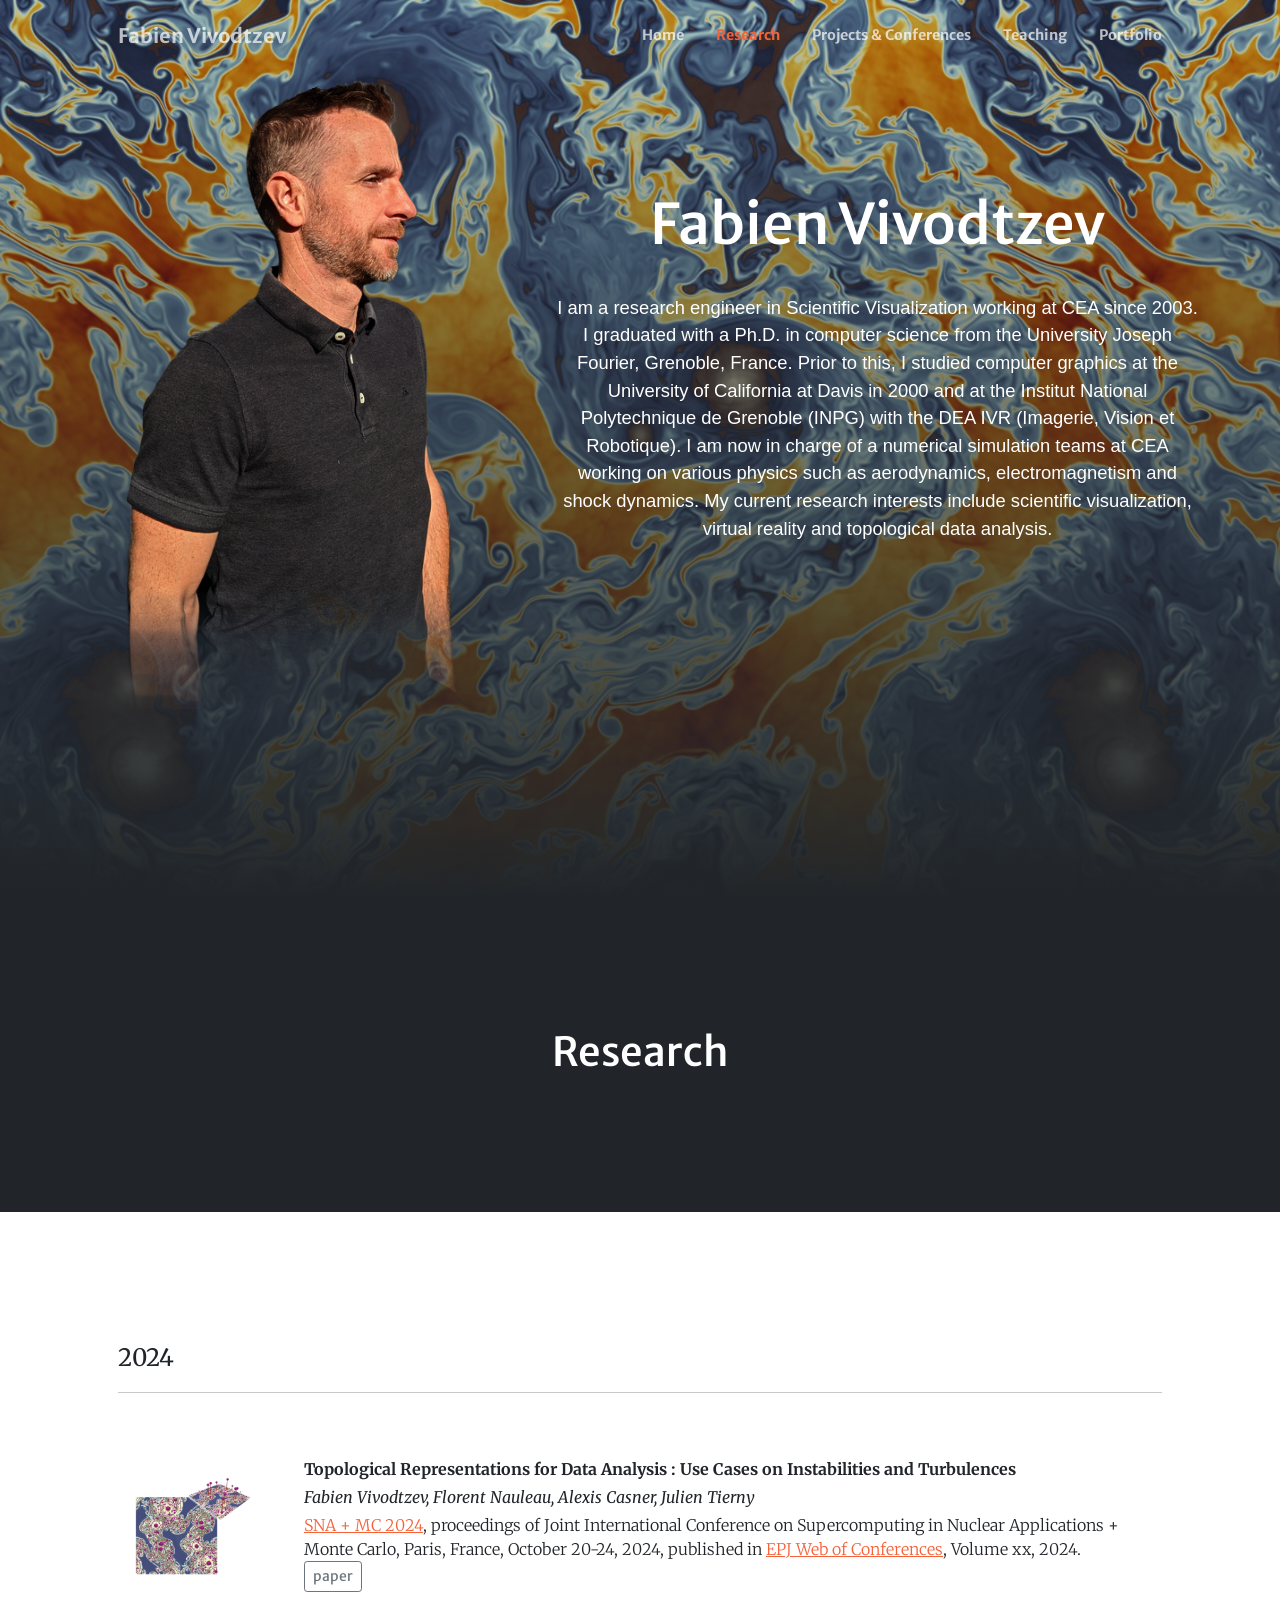
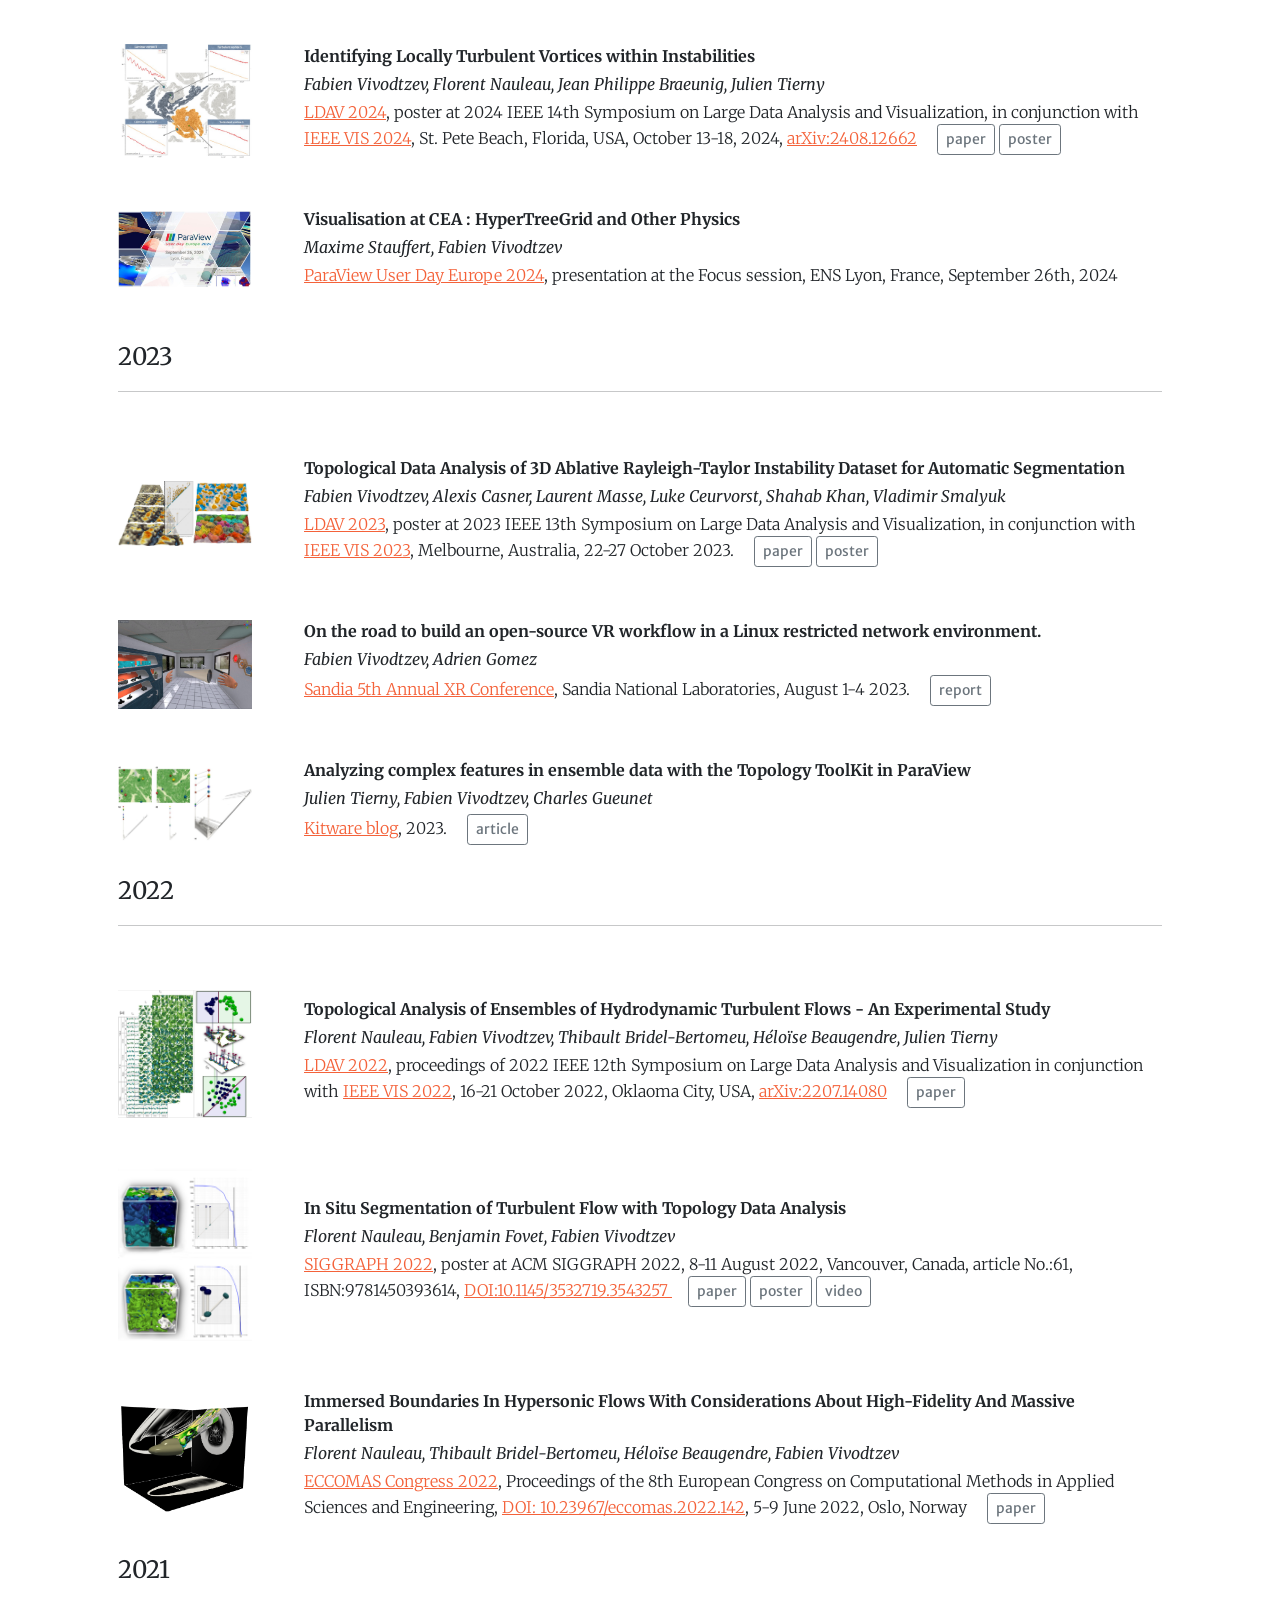
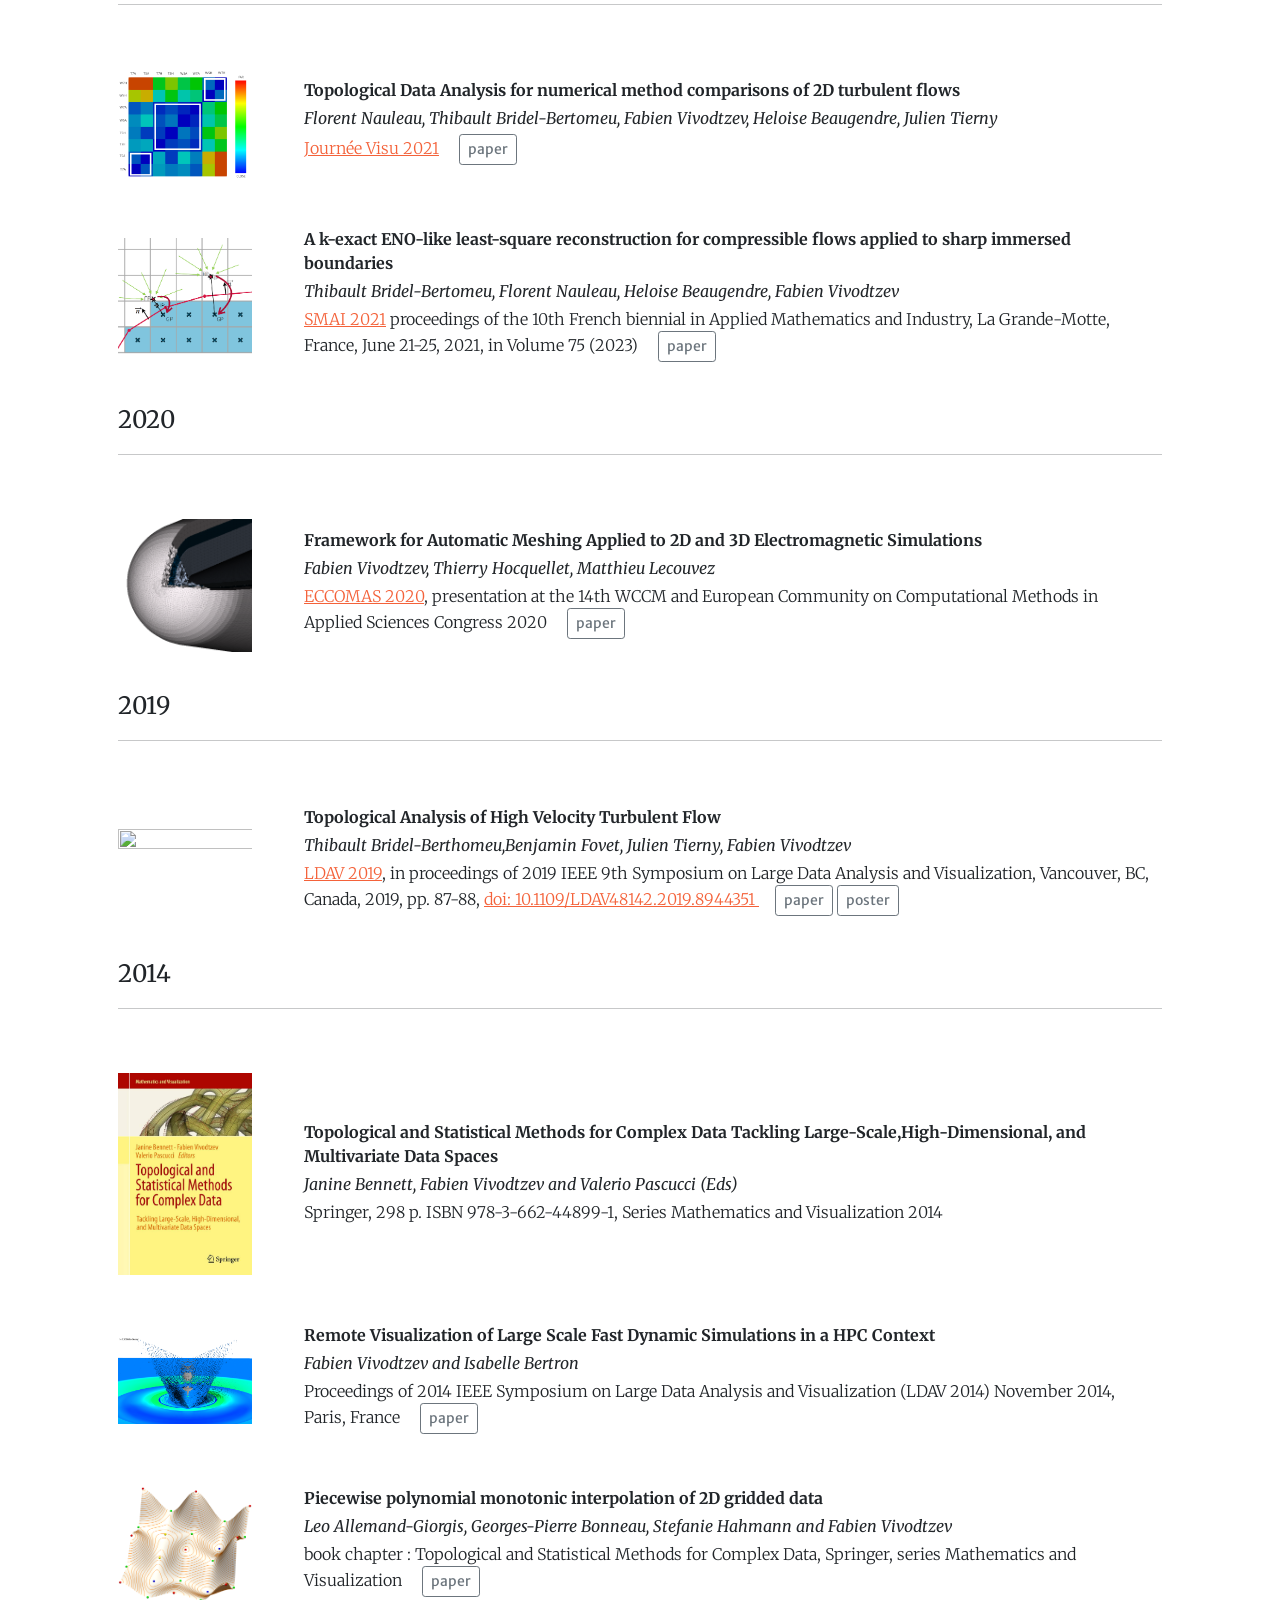
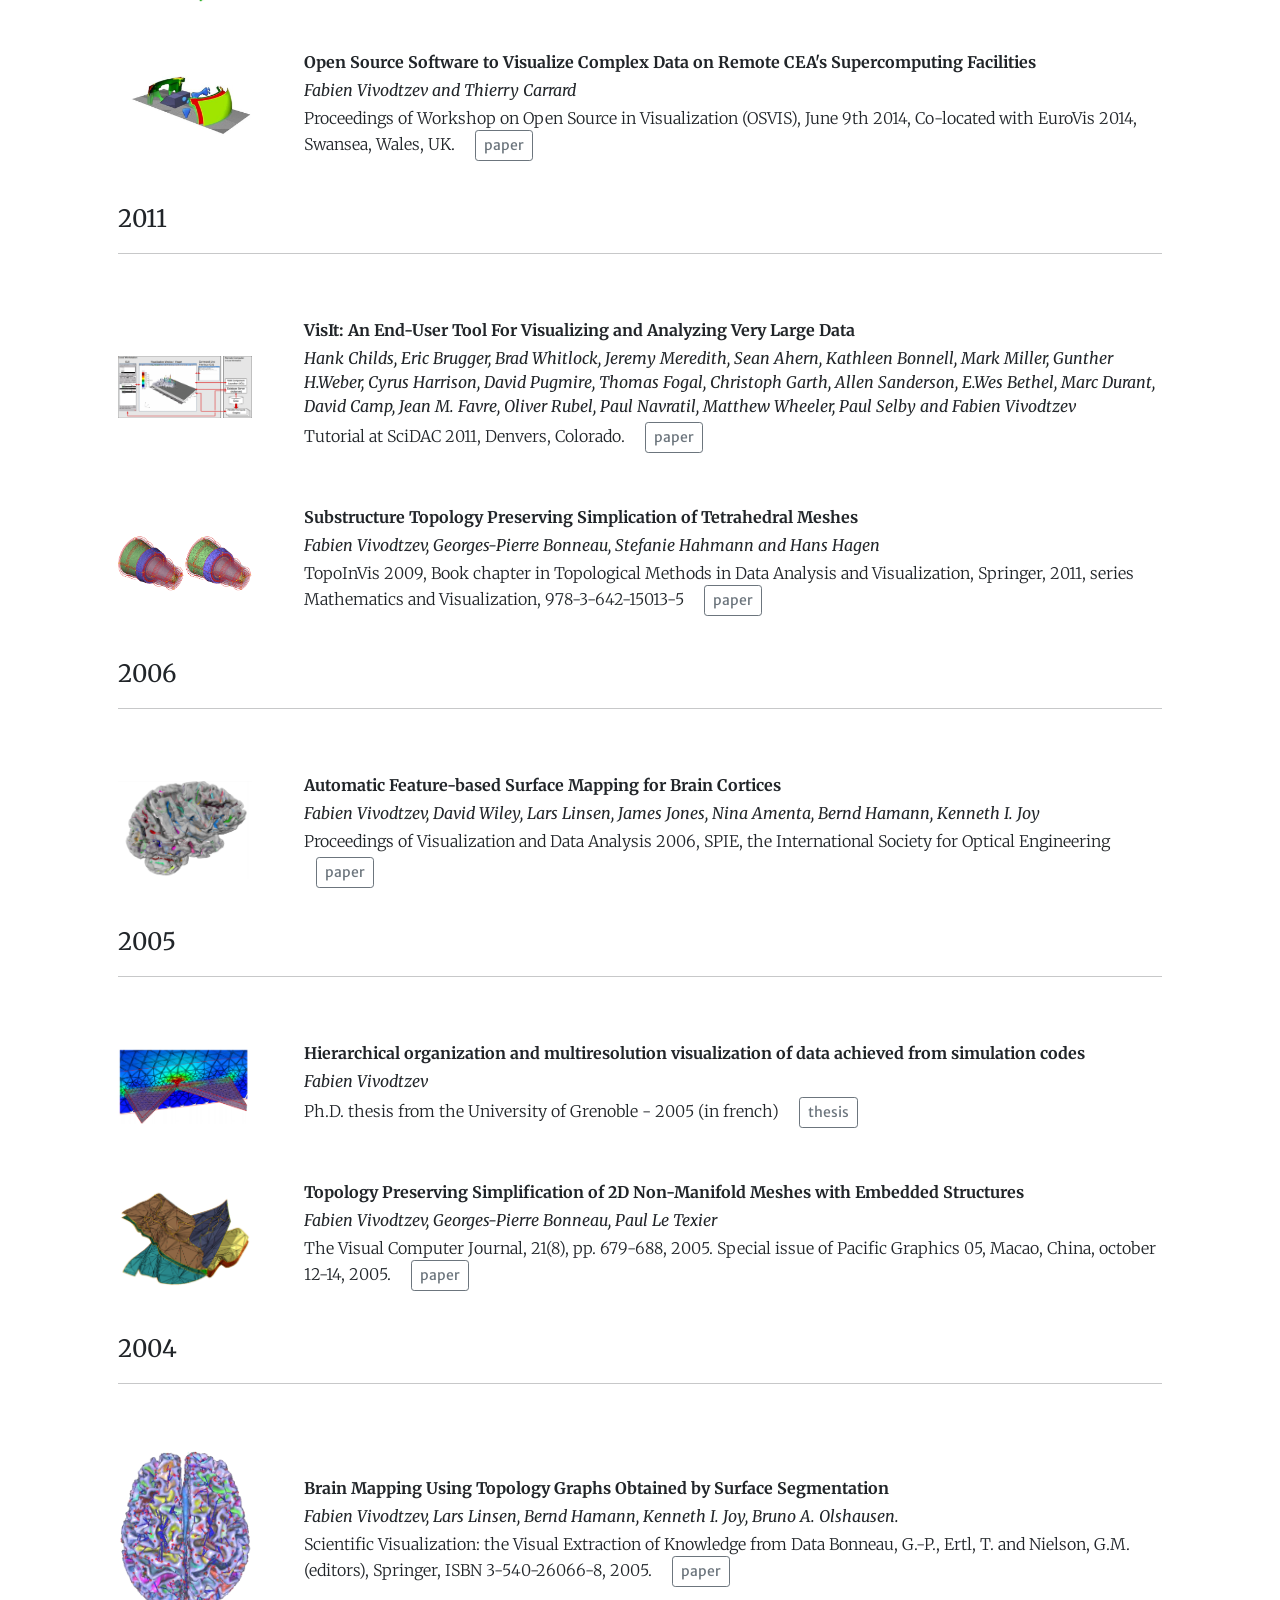
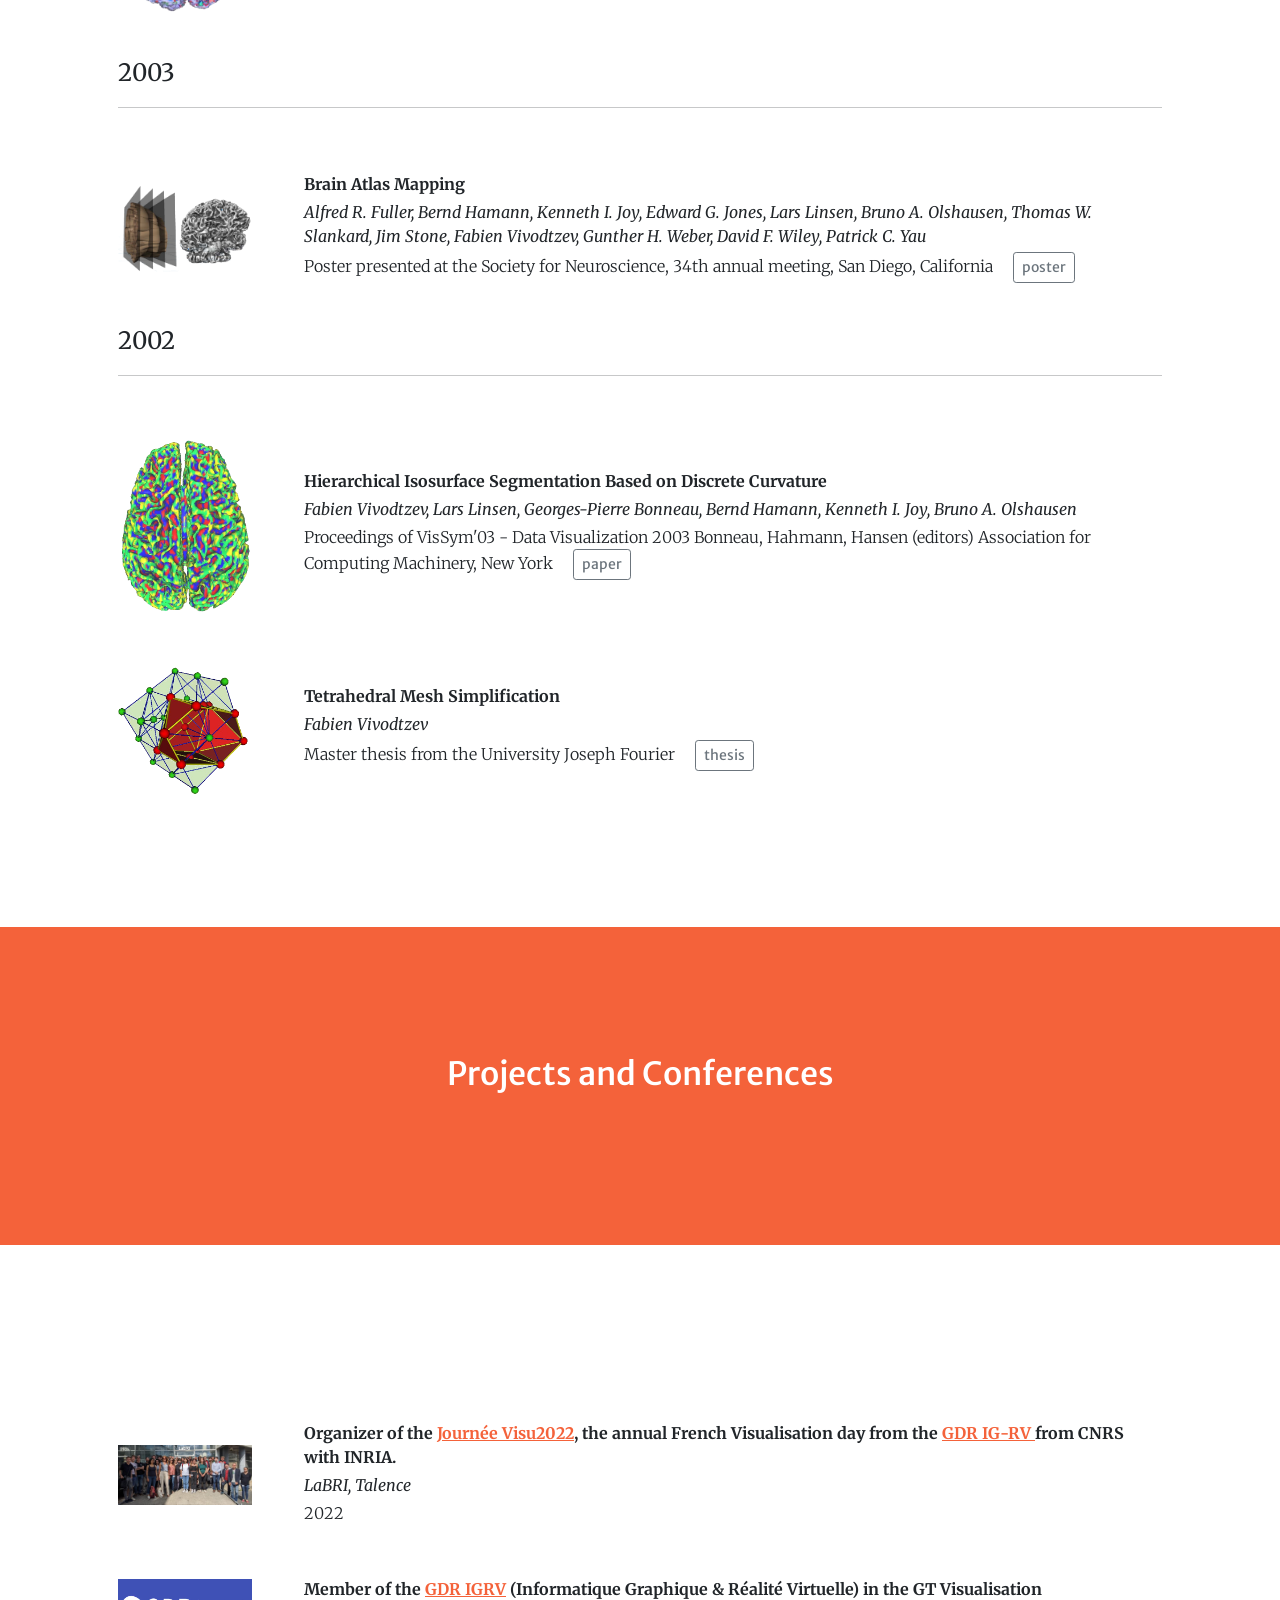
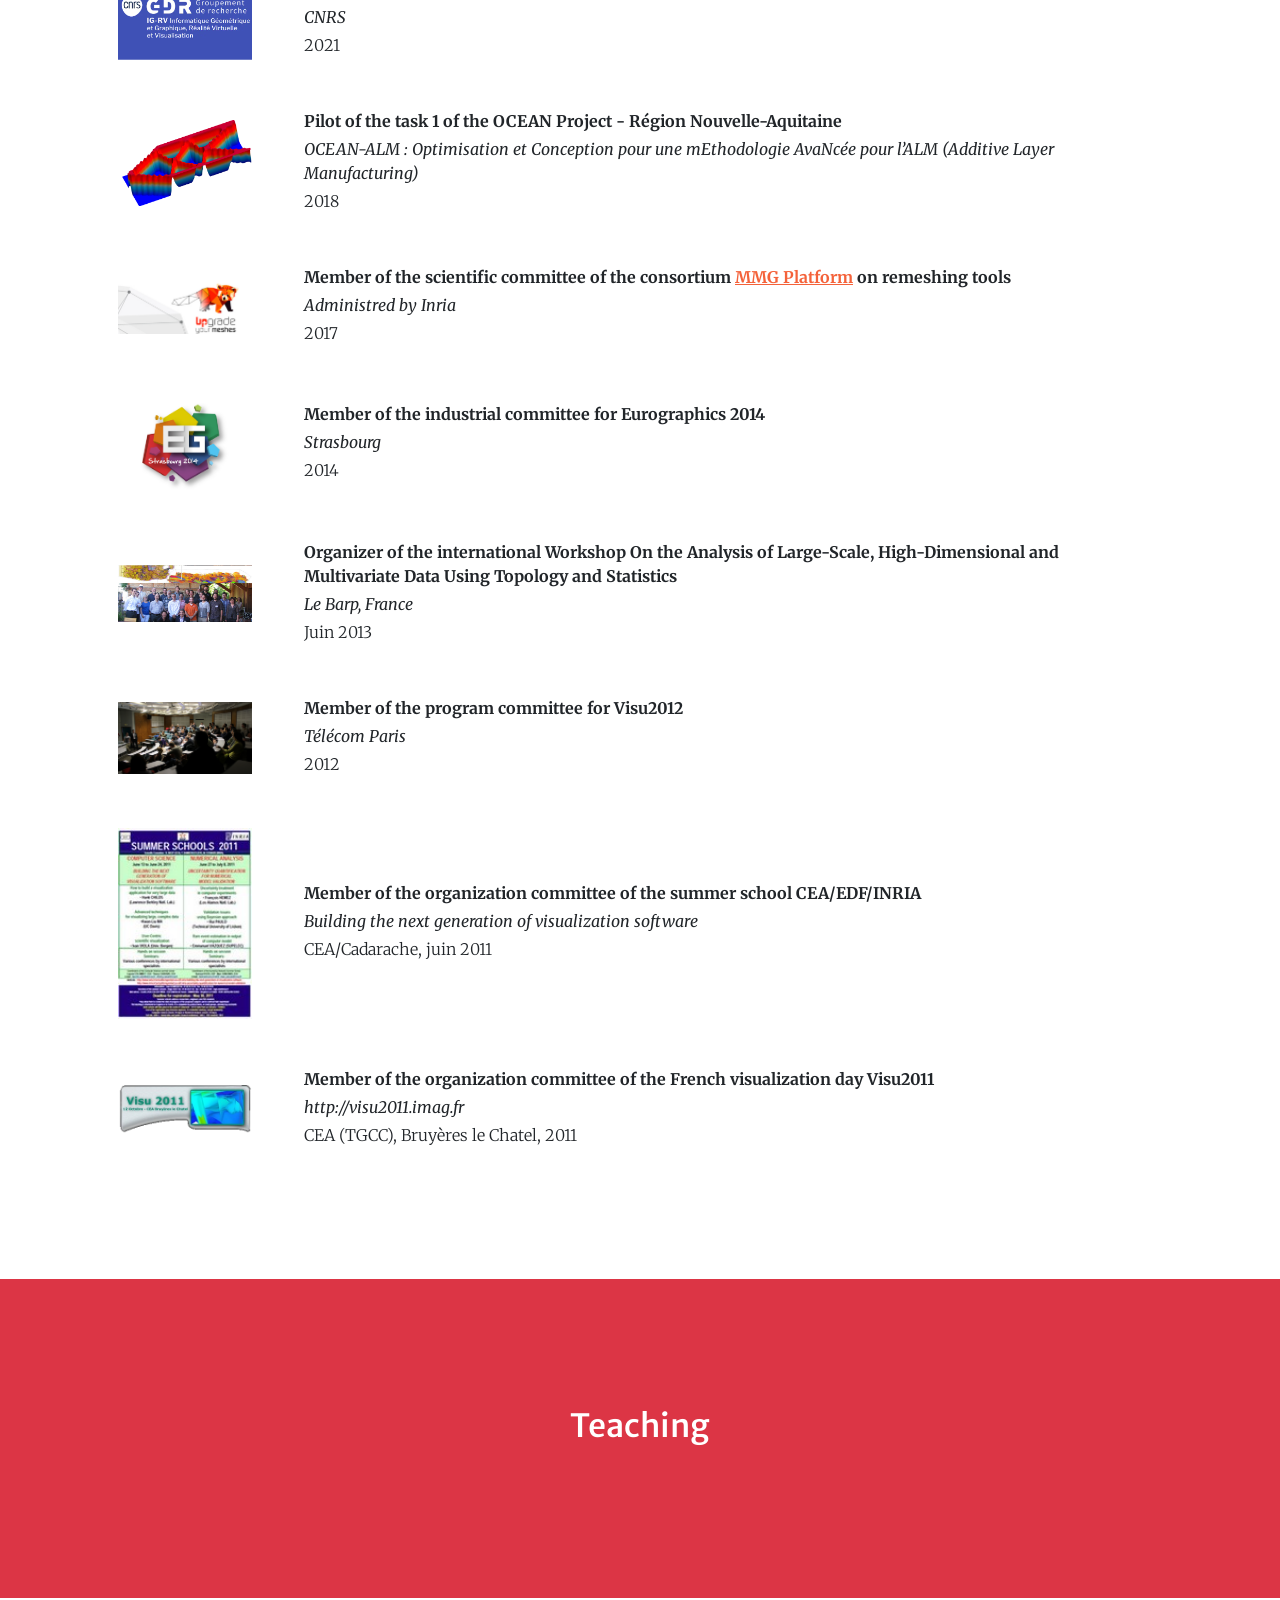
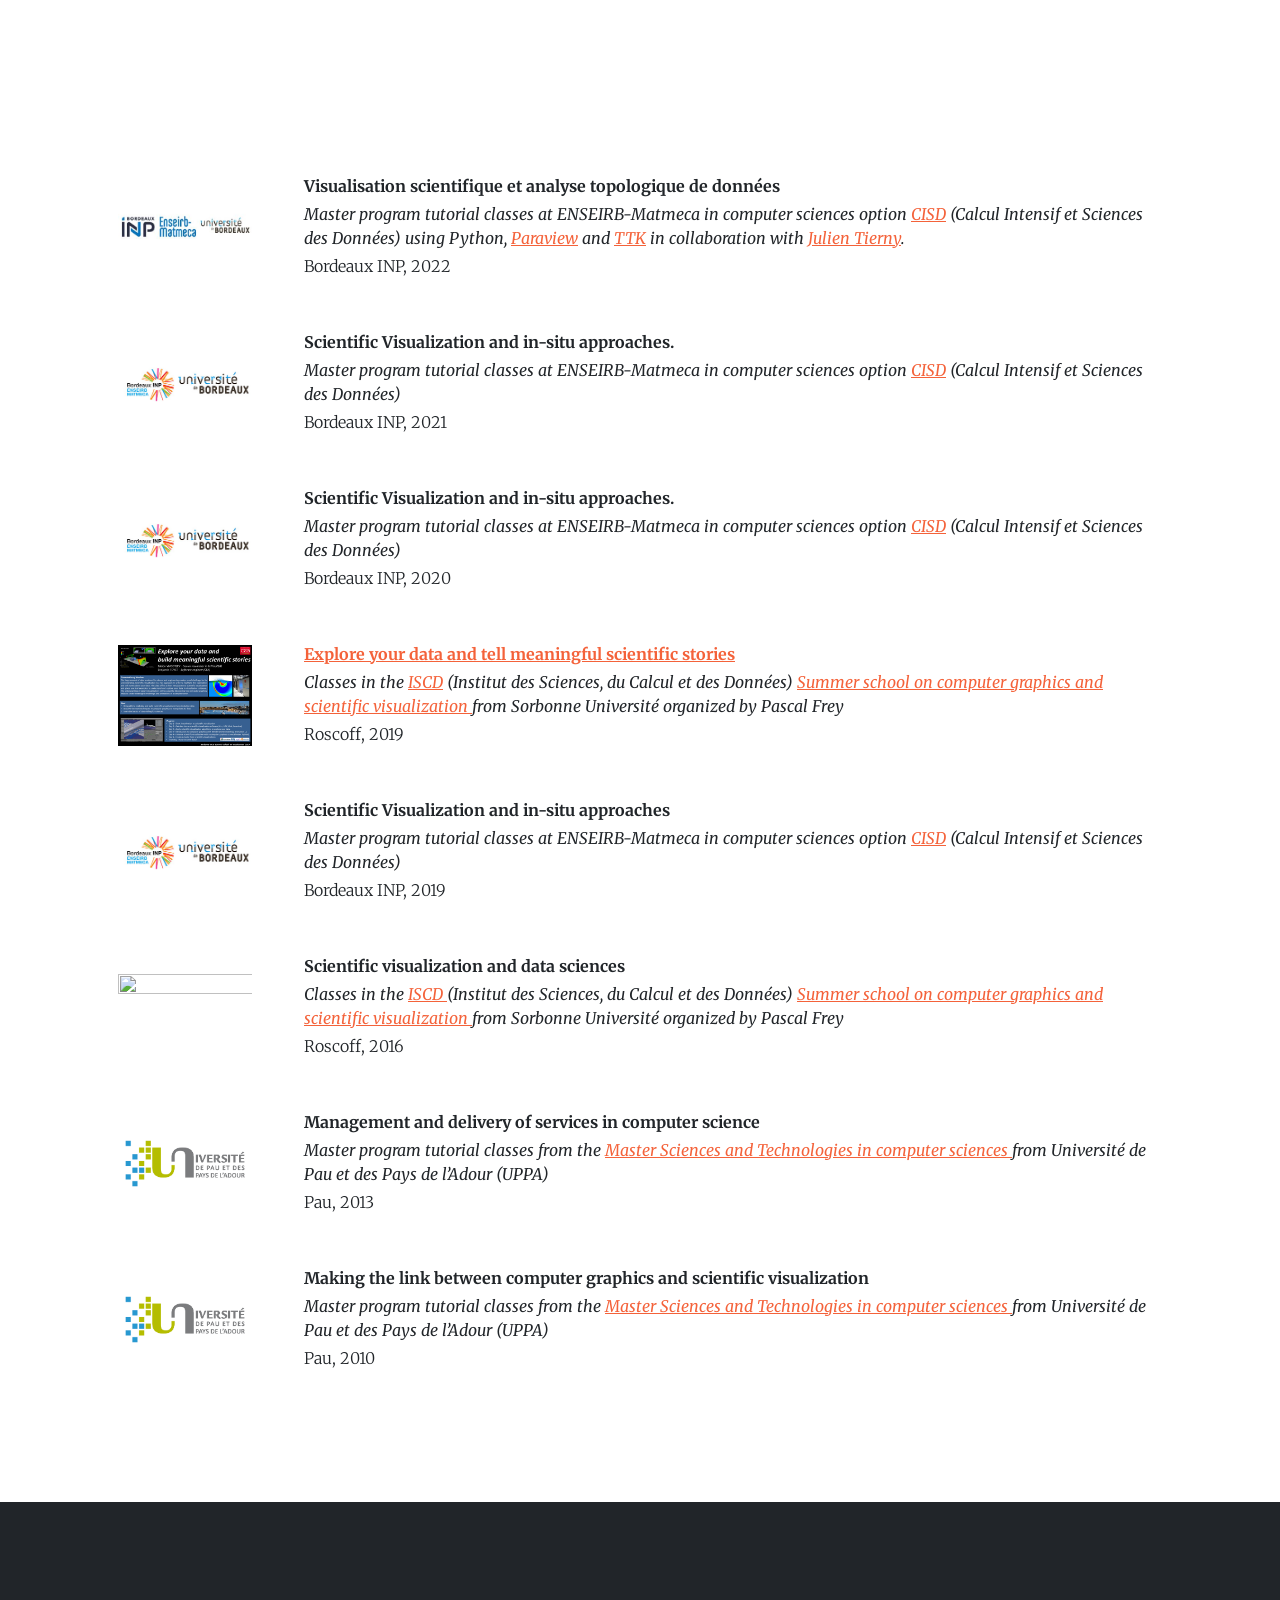
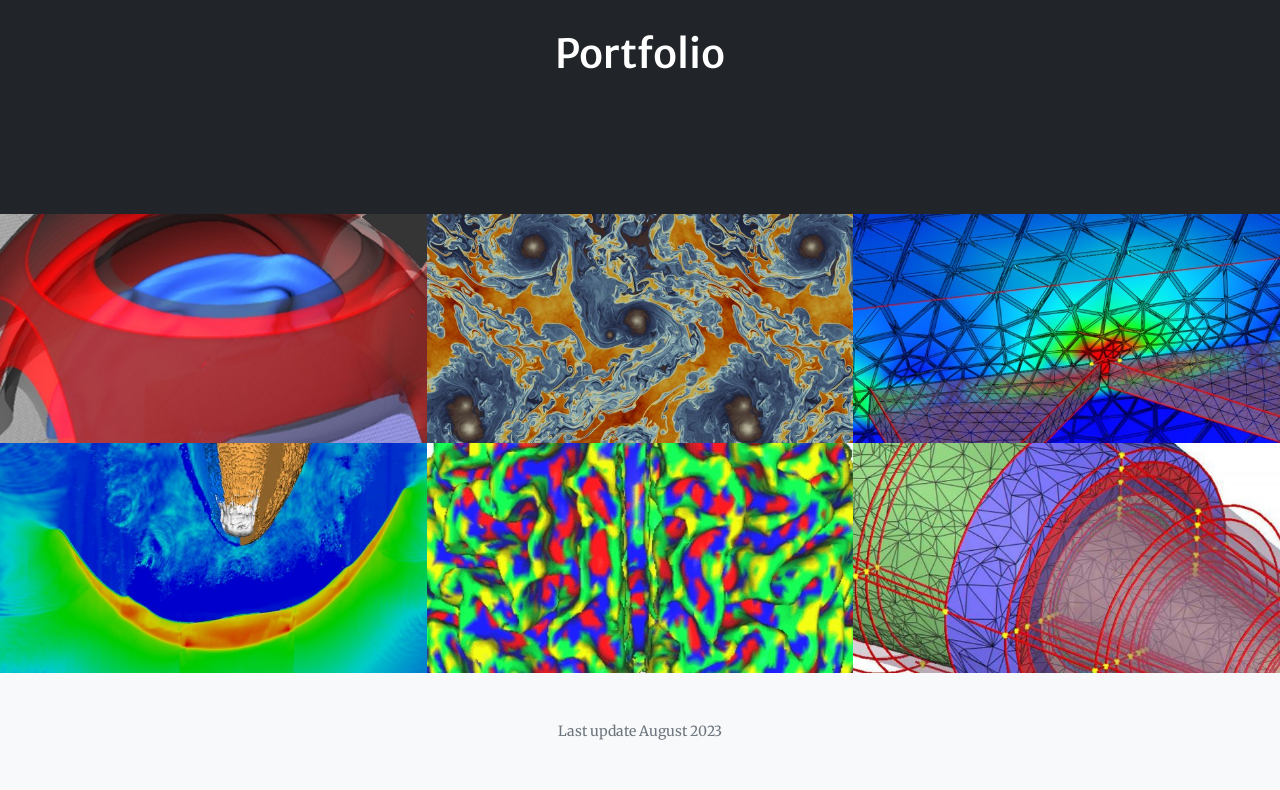
==== commit ffeb0877: "update XR article" ====
--- a/index.html
+++ b/index.html
@@ -373,7 +373,7 @@
 			    
                             <a href="././pdf/article-2023-xrsandia.pdf">
                             <button type="button" class="btn btn-outline-secondary btn-sm ">
-                            paper
+                            report
                             </button></a>
                        
 
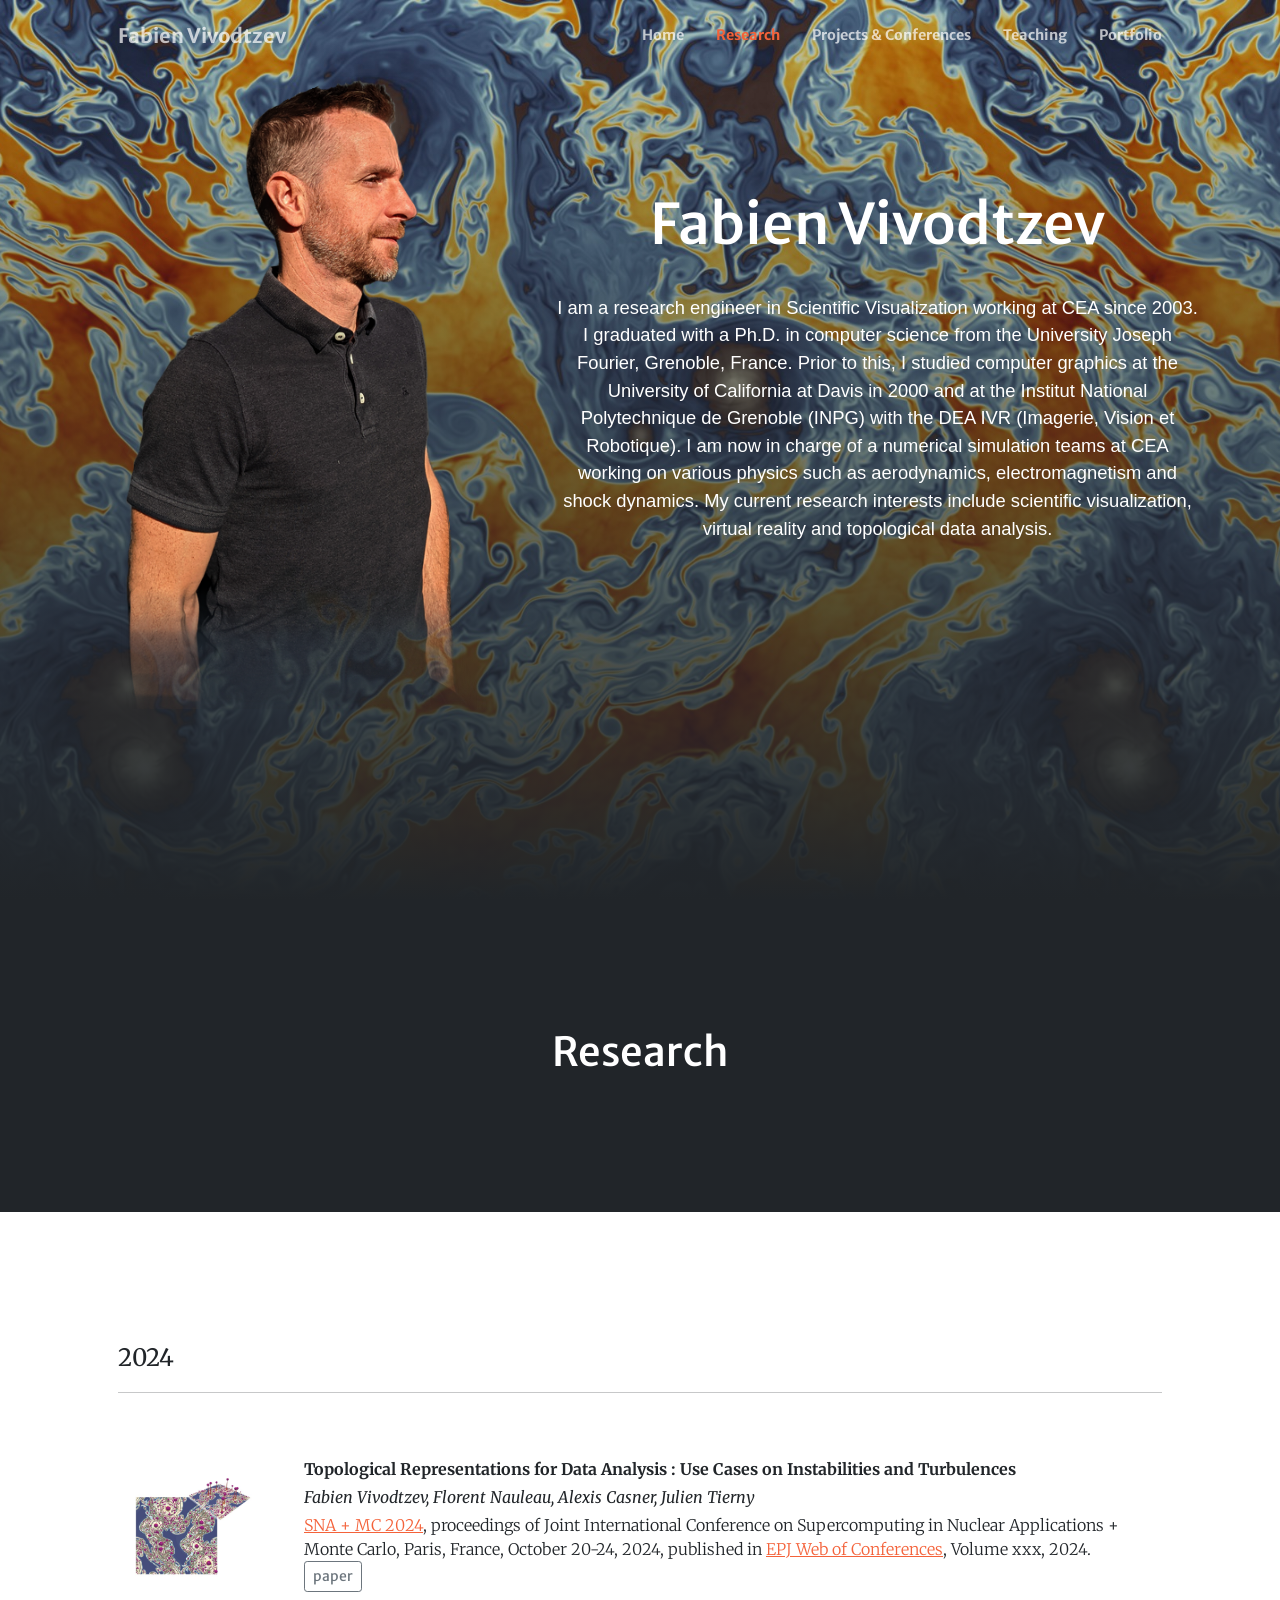
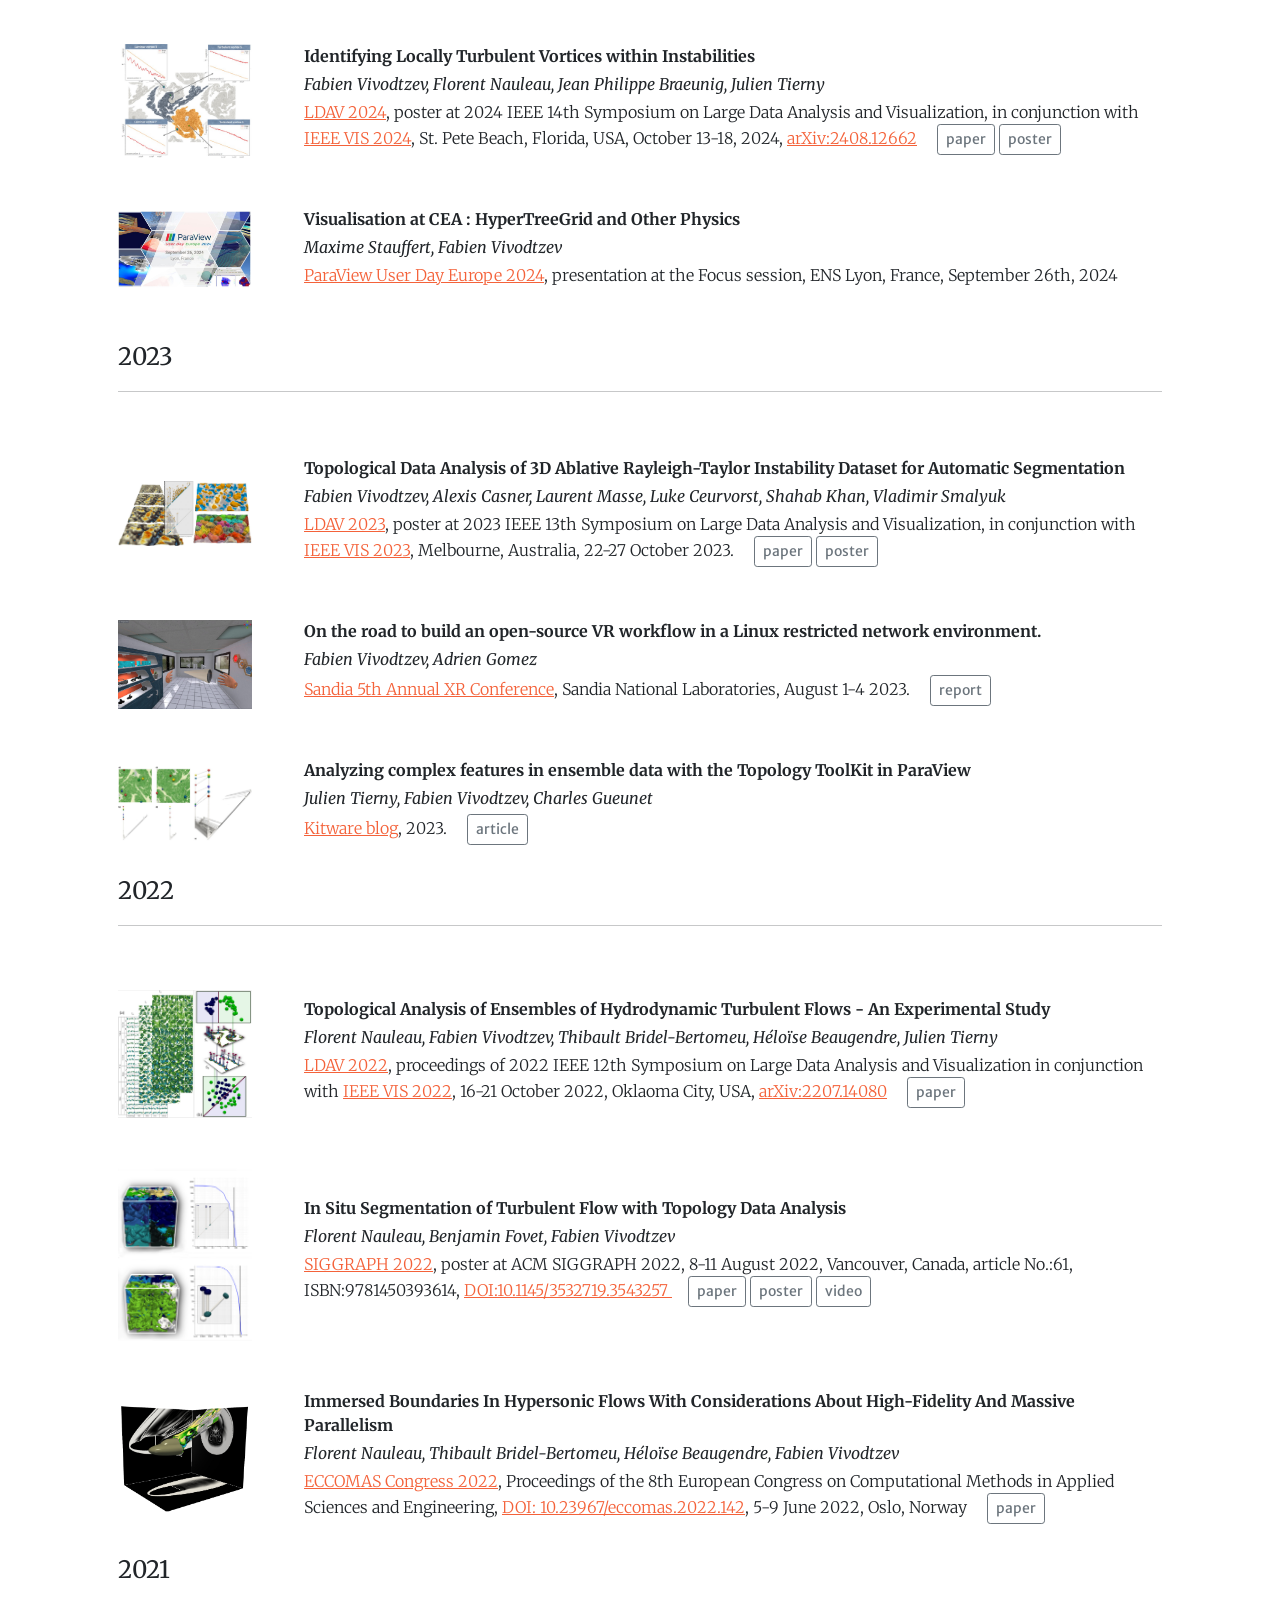
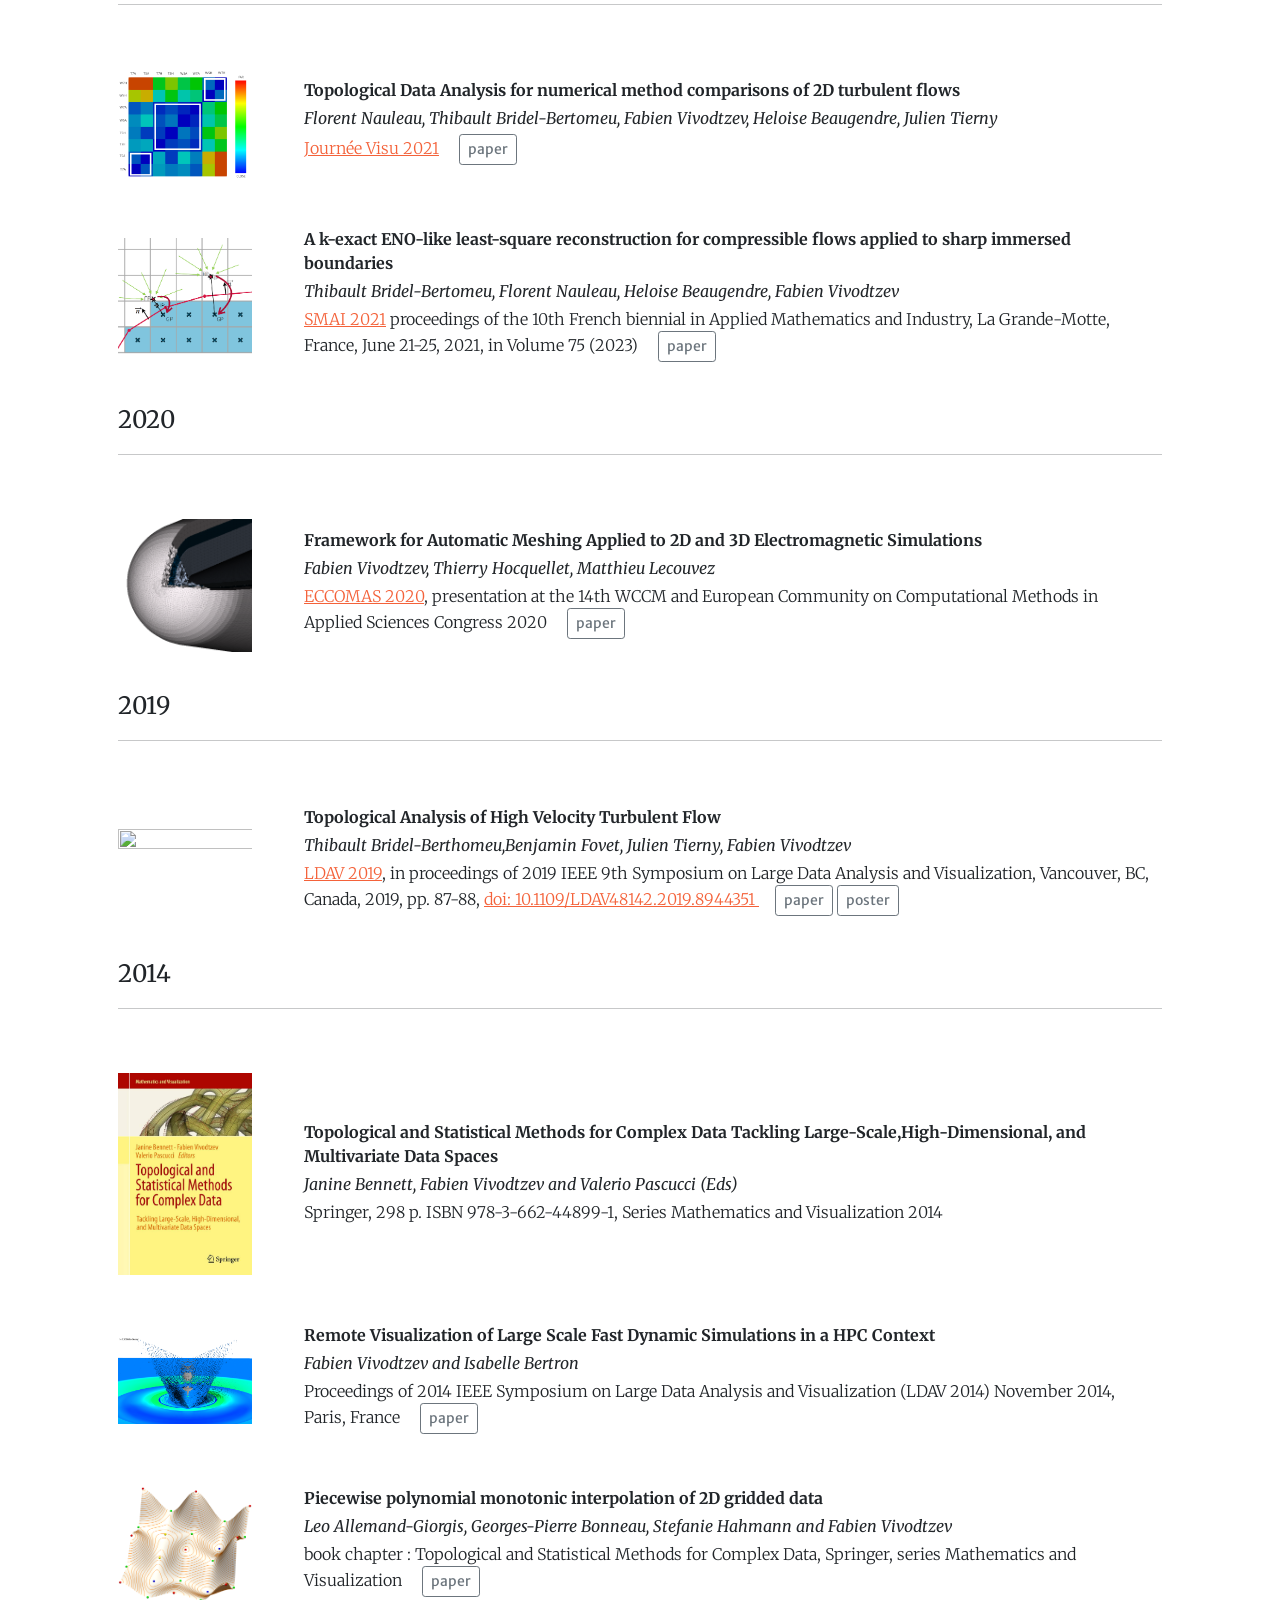
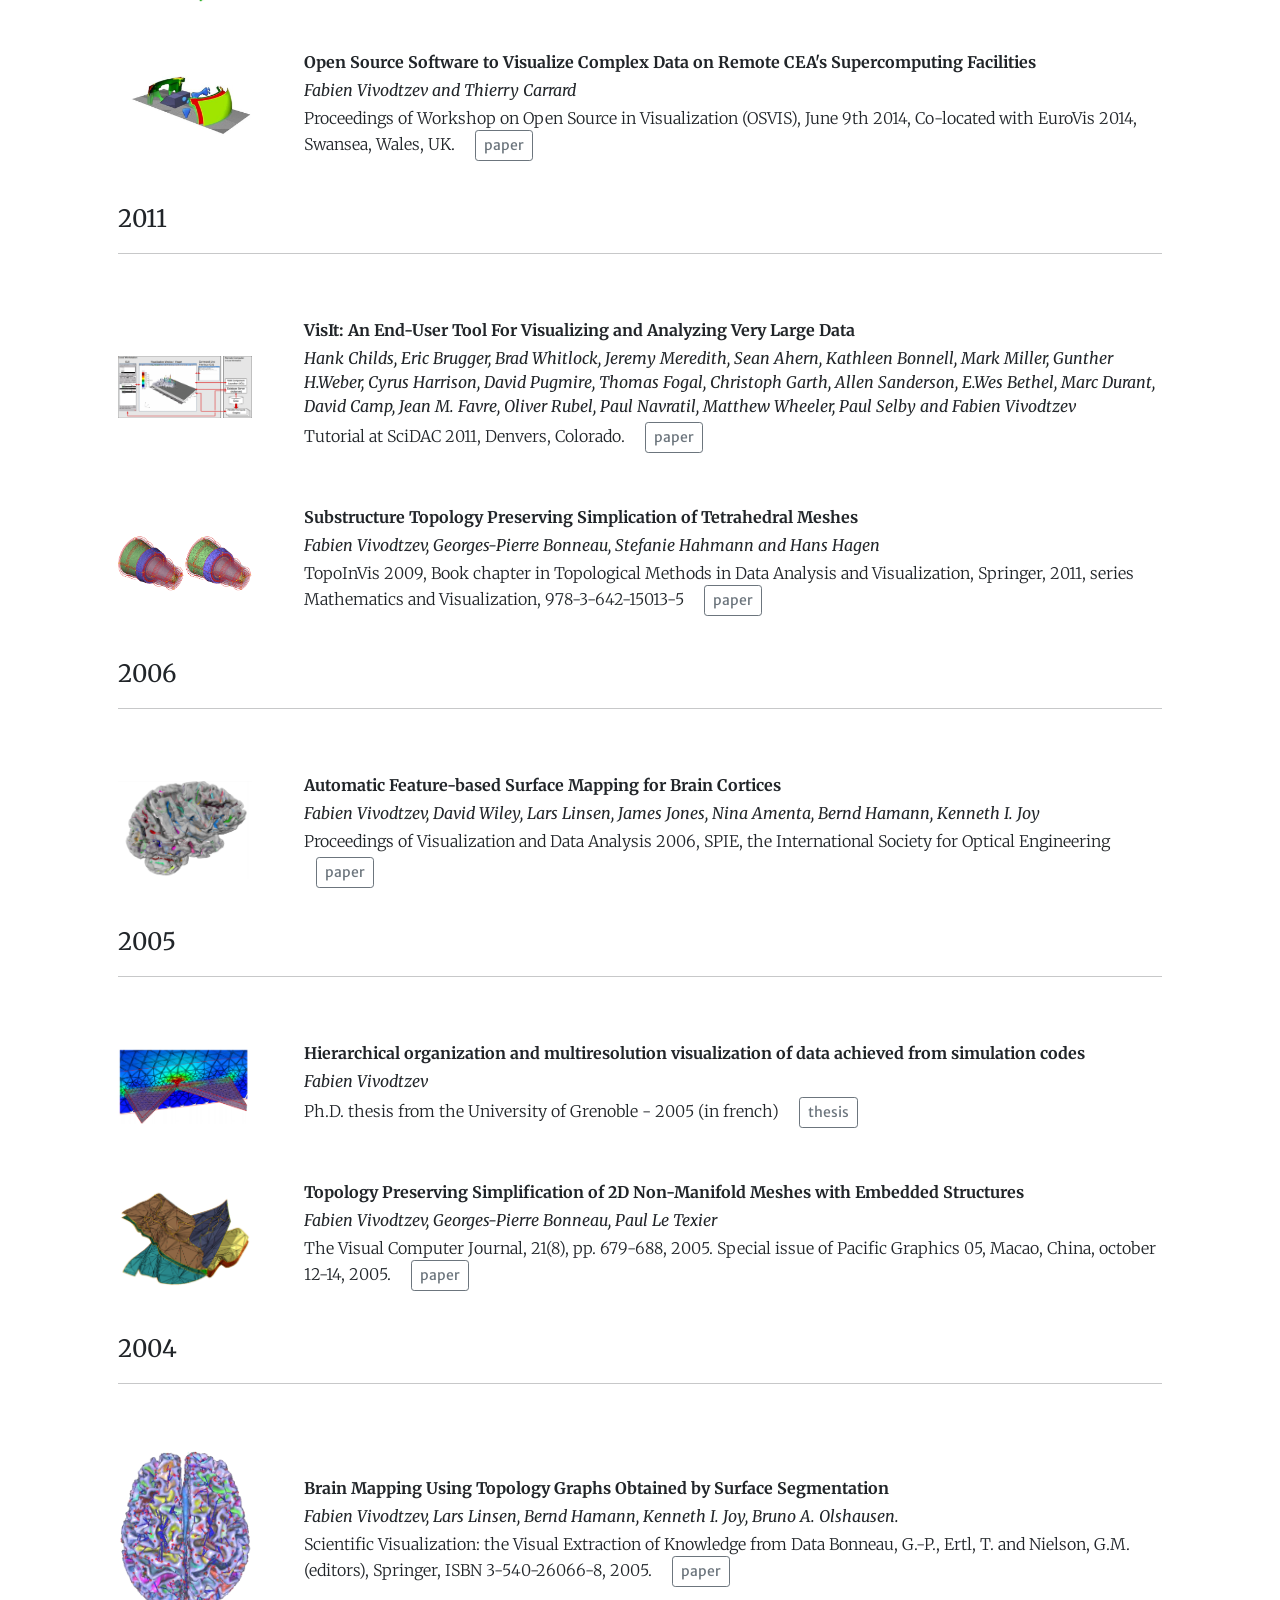
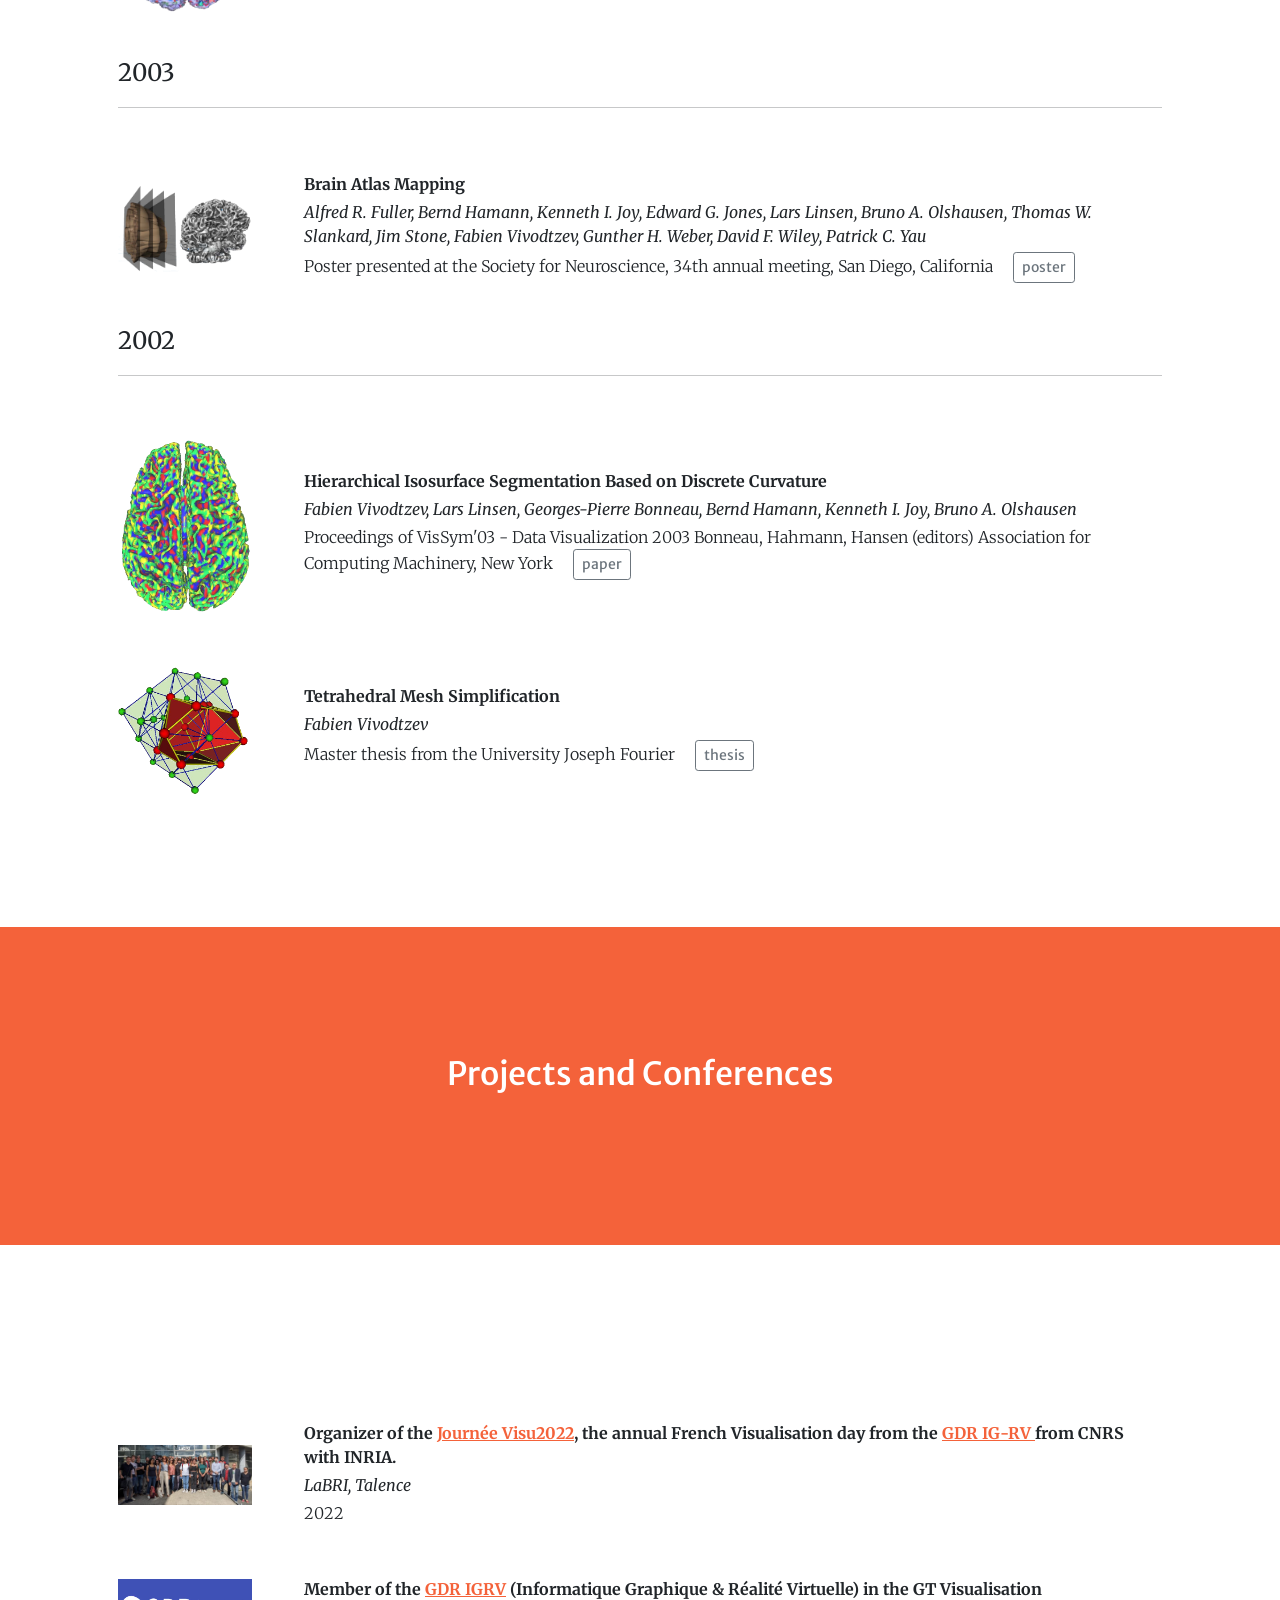
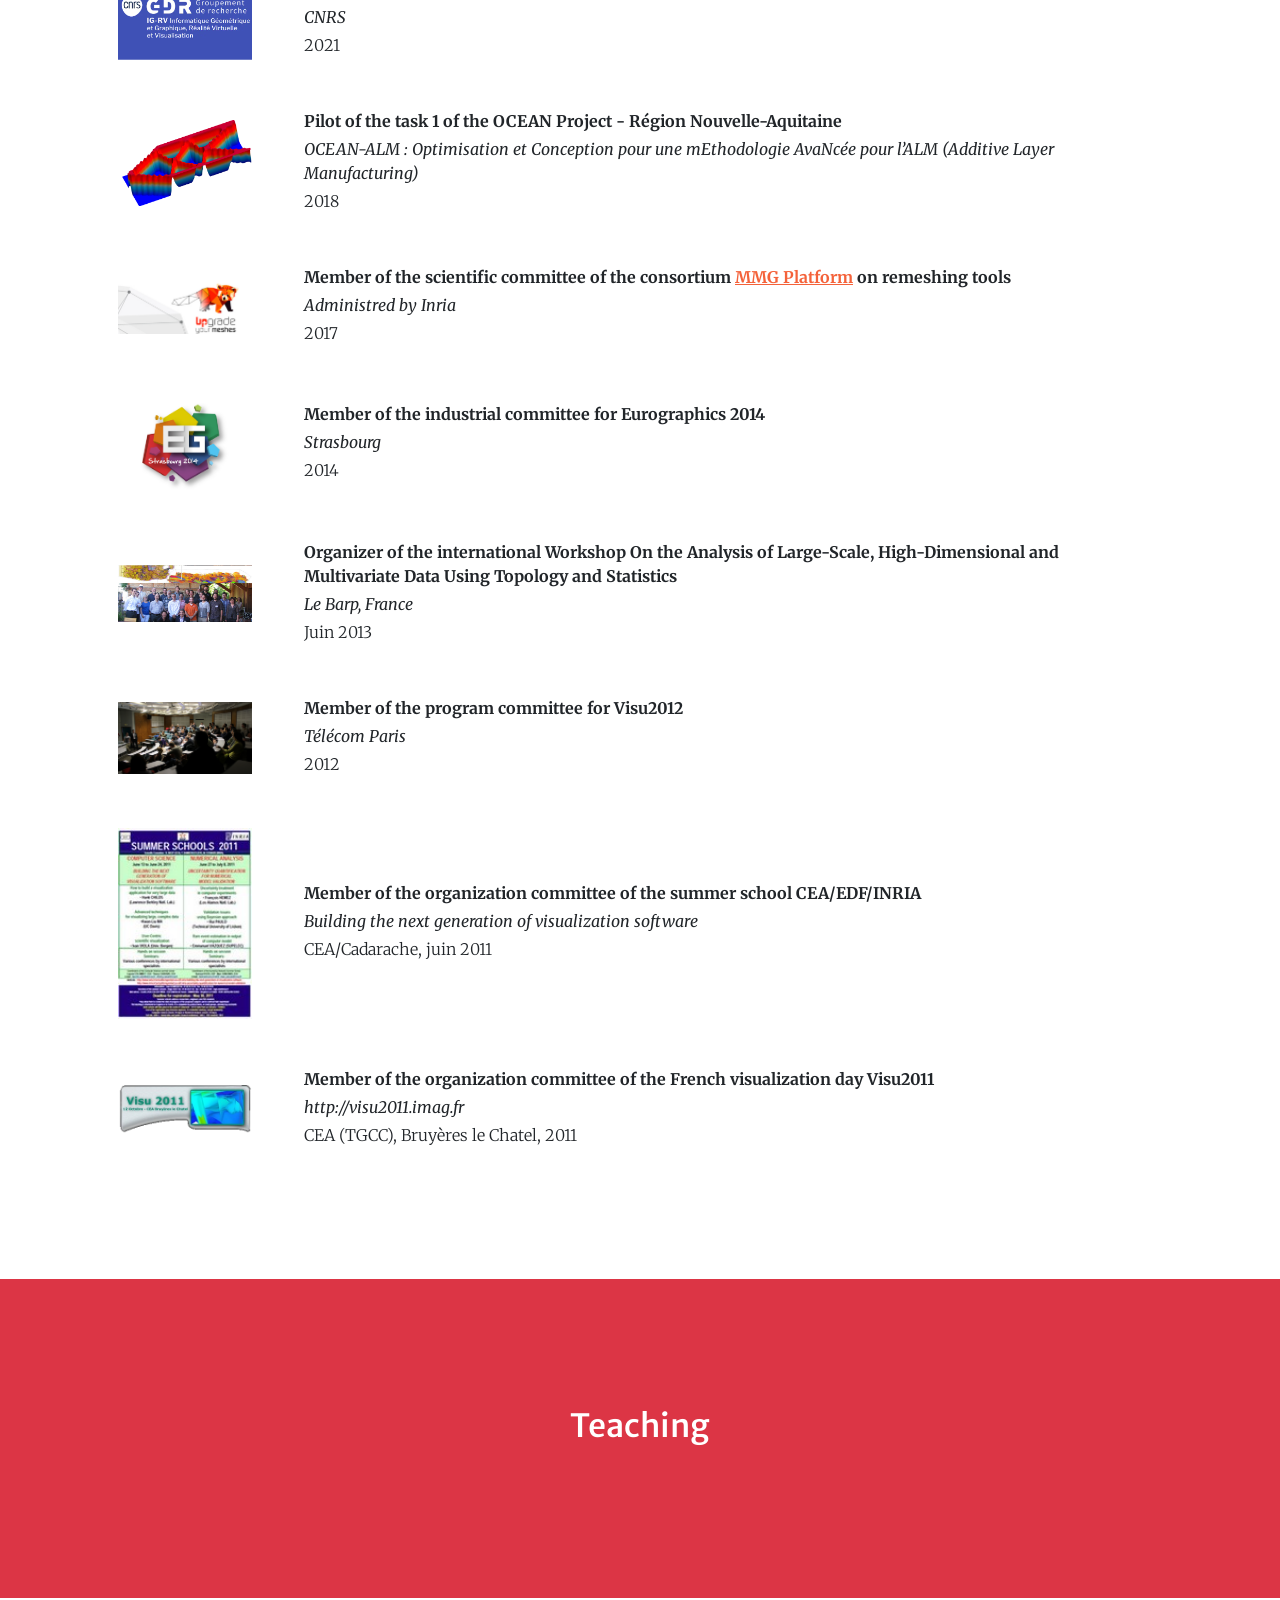
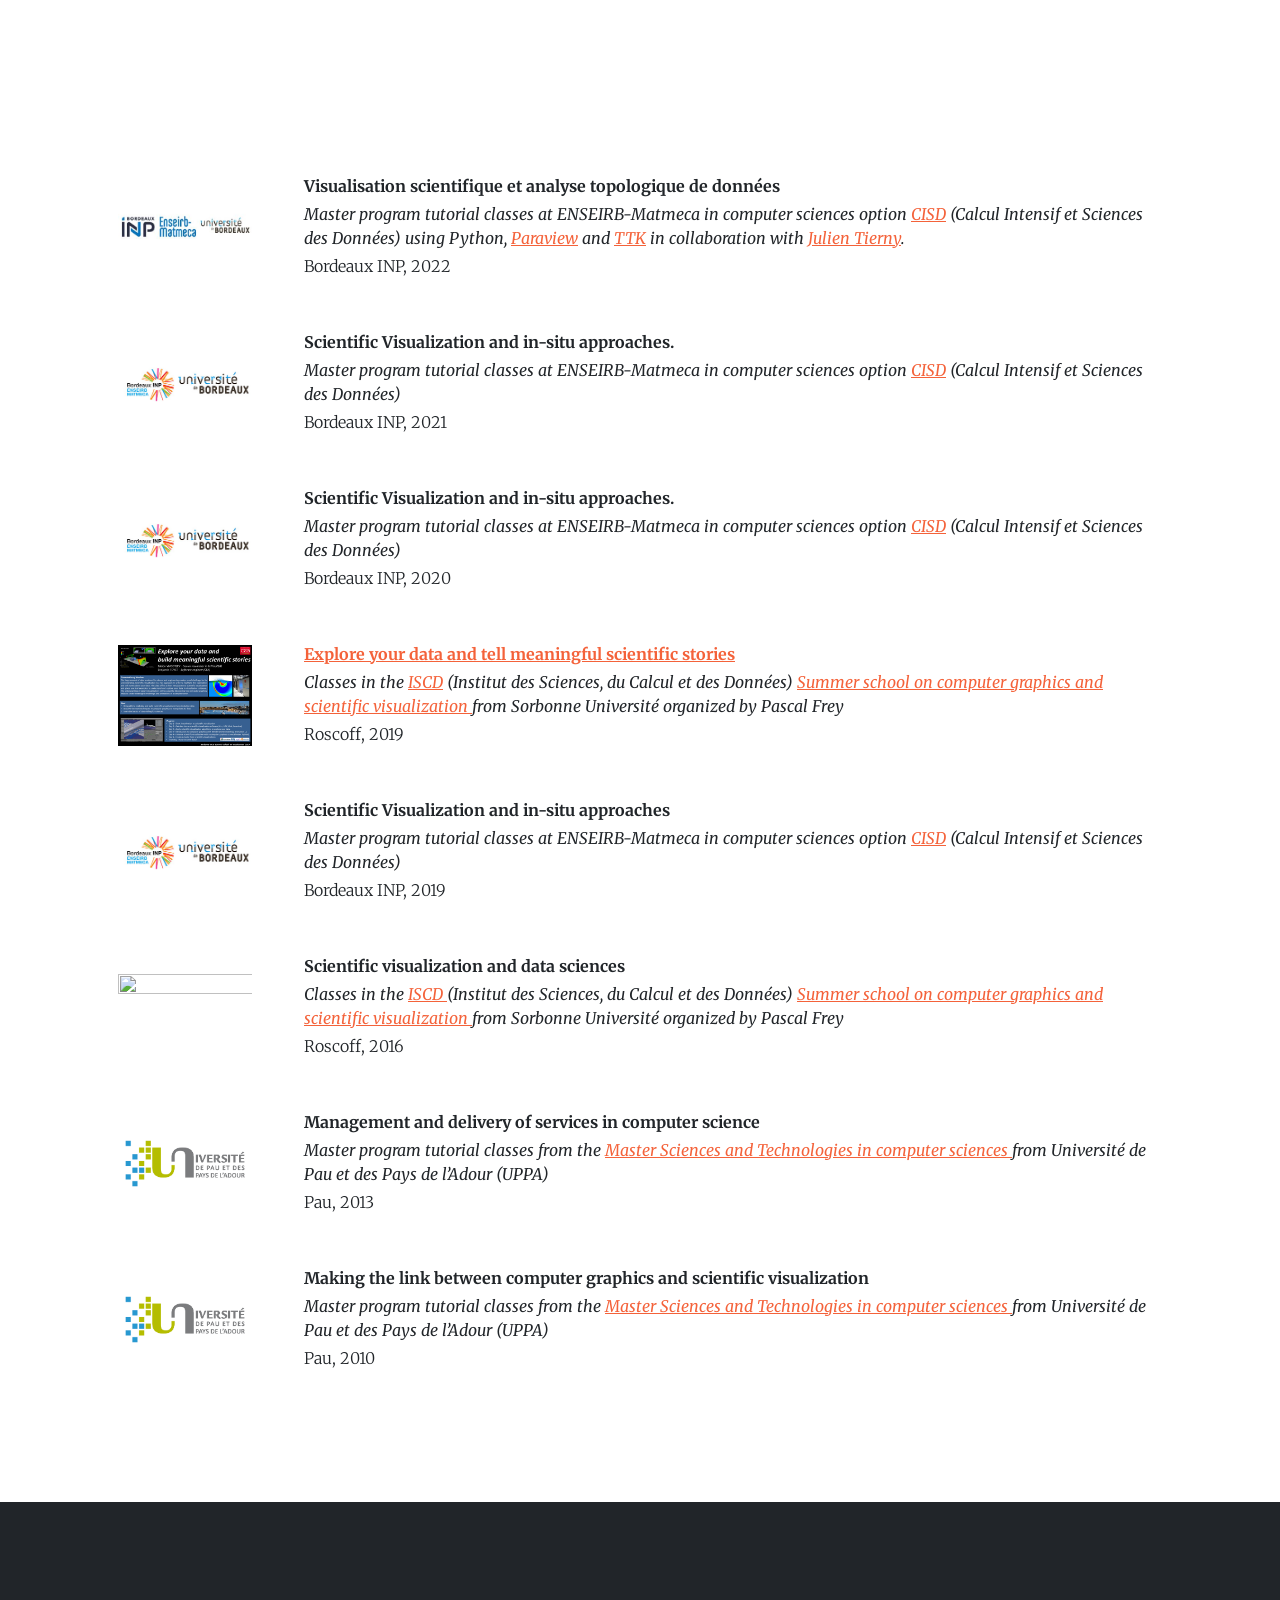
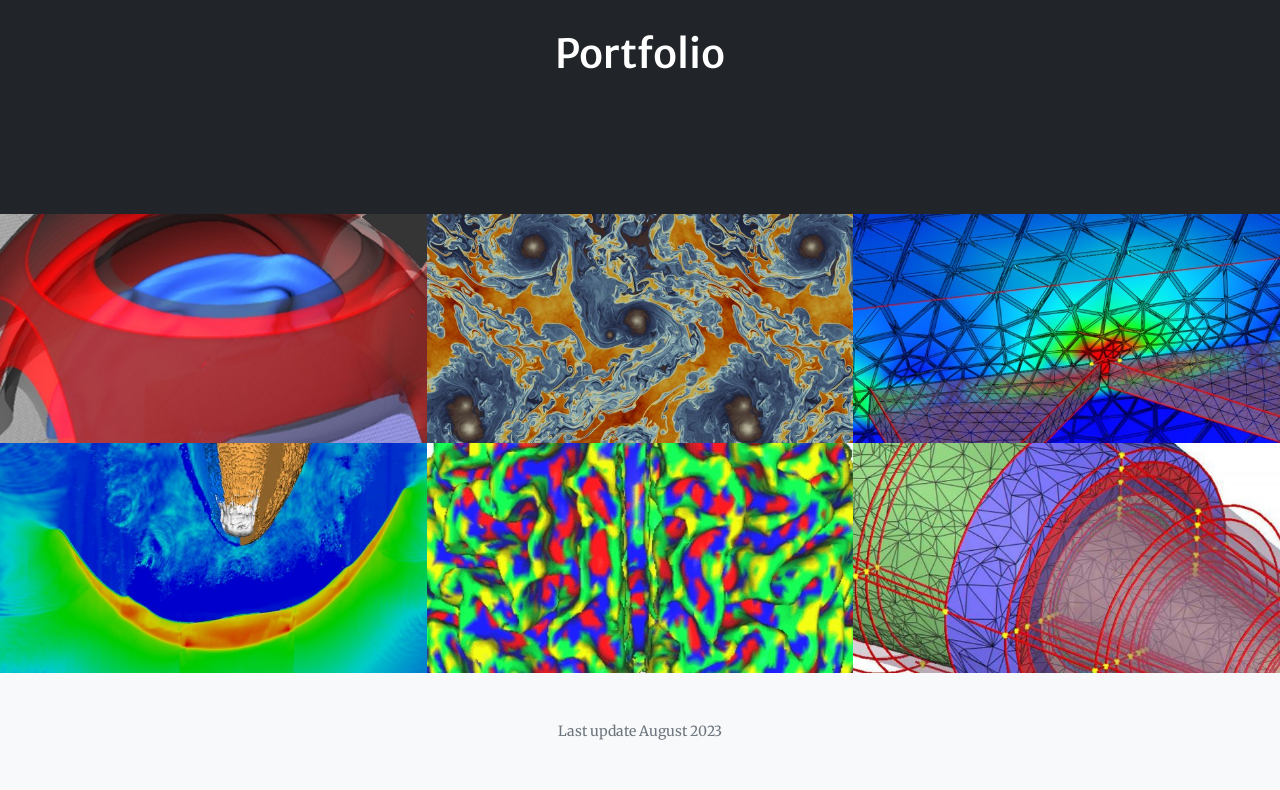
==== commit 80a52d36: "new configuration" ====
--- a/index.html
+++ b/index.html
@@ -168,7 +168,7 @@
             Fabien Vivodtzev, Florent Nauleau, Alexis Casner, Julien Tierny
         </p>
         <p class="fw-light m-1">
-            <a href="https://www.sfen.org/evenement/sna-mc-2024/">SNA + MC 2024</a>, proceedings of Joint International Conference on Supercomputing in Nuclear Applications + Monte Carlo, Paris, France, October 20-24, 2024, published in <a href="https://www.epj-conferences.org/"> EPJ Web of Conferences</a>, Volume xx, 2024.  
+            <a href="https://www.sfen.org/evenement/sna-mc-2024/">SNA + MC 2024</a>, proceedings of Joint International Conference on Supercomputing in Nuclear Applications + Monte Carlo, Paris, France, October 20-24, 2024, published in <a href="https://www.epj-conferences.org/"> EPJ Web of Conferences</a>, Volume xxx, 2024.  
             
             
         
@@ -371,7 +371,7 @@
                         
                             &nbsp; &nbsp;
 			    
-                            <a href="././pdf/article-2023-xrsandia.pdf">
+                            <a href="././pdf/article-2023-xr.pdf">
                             <button type="button" class="btn btn-outline-secondary btn-sm ">
                             report
                             </button></a>
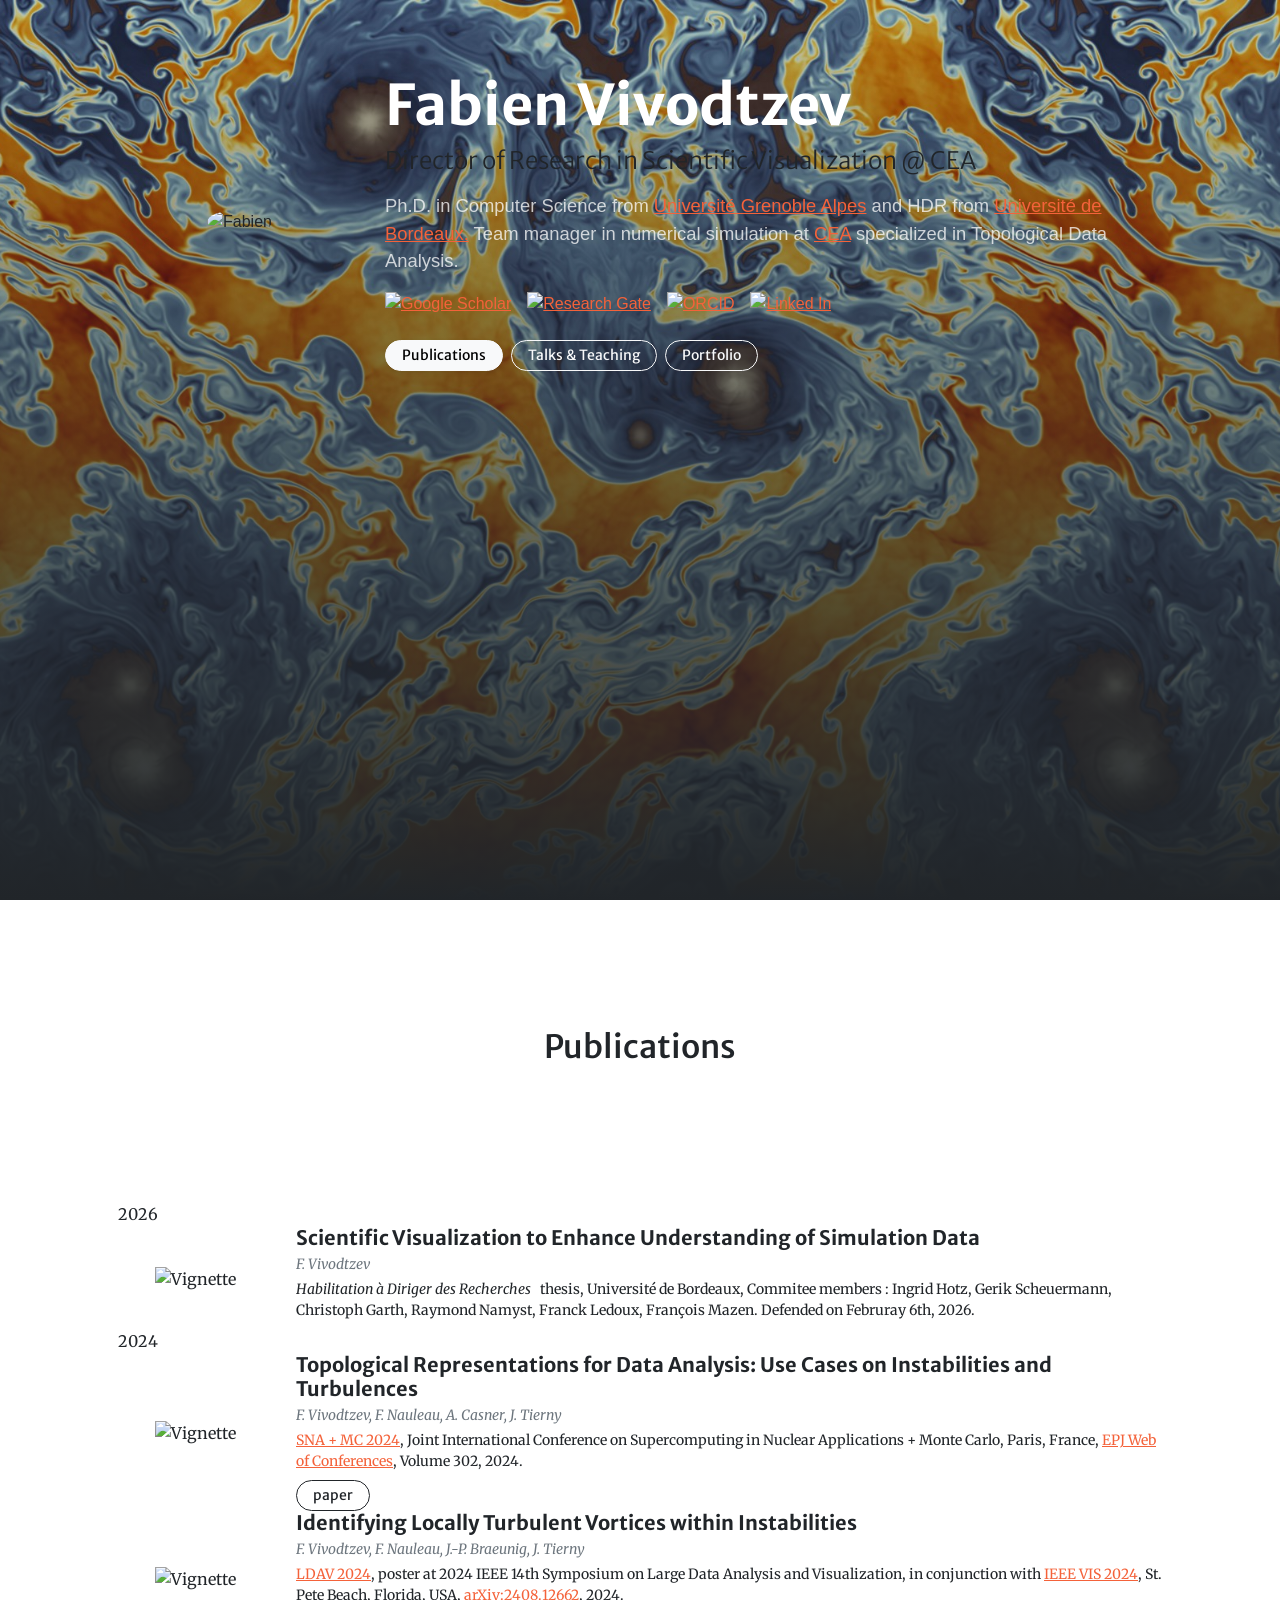
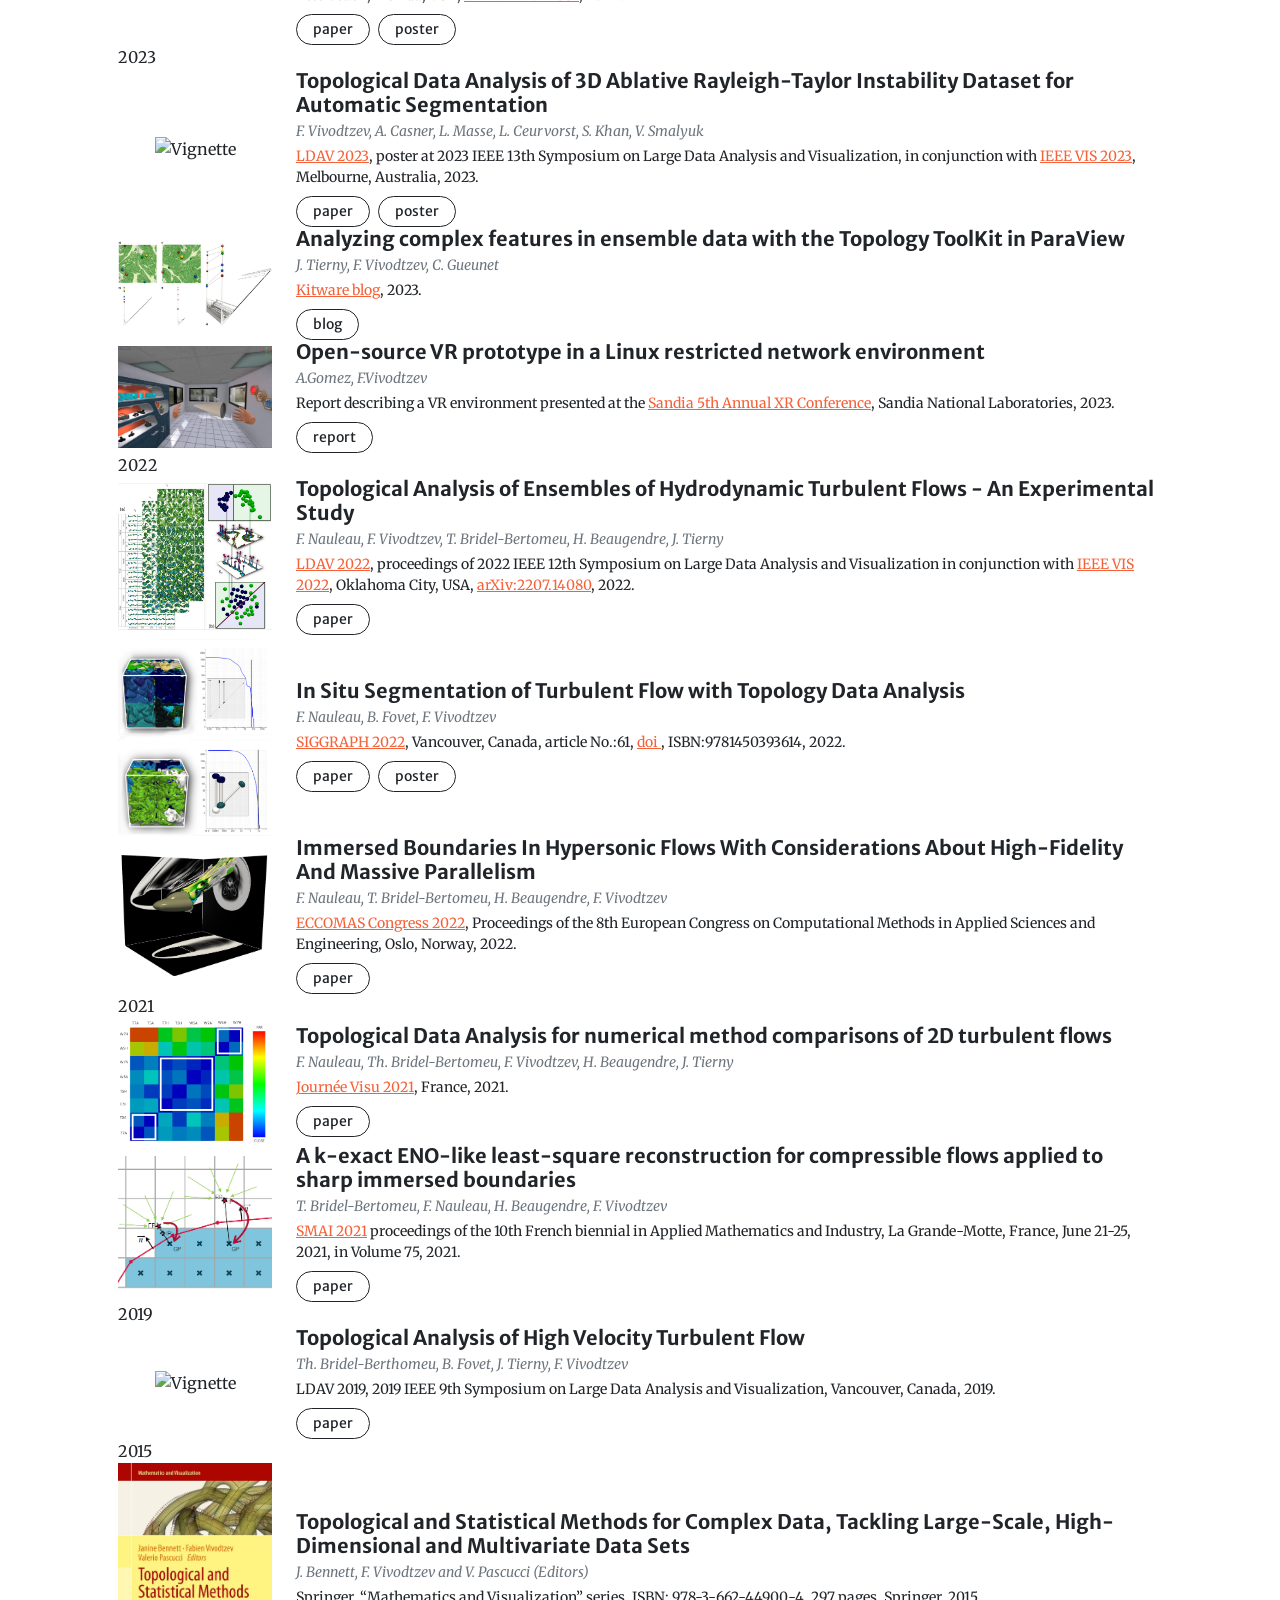
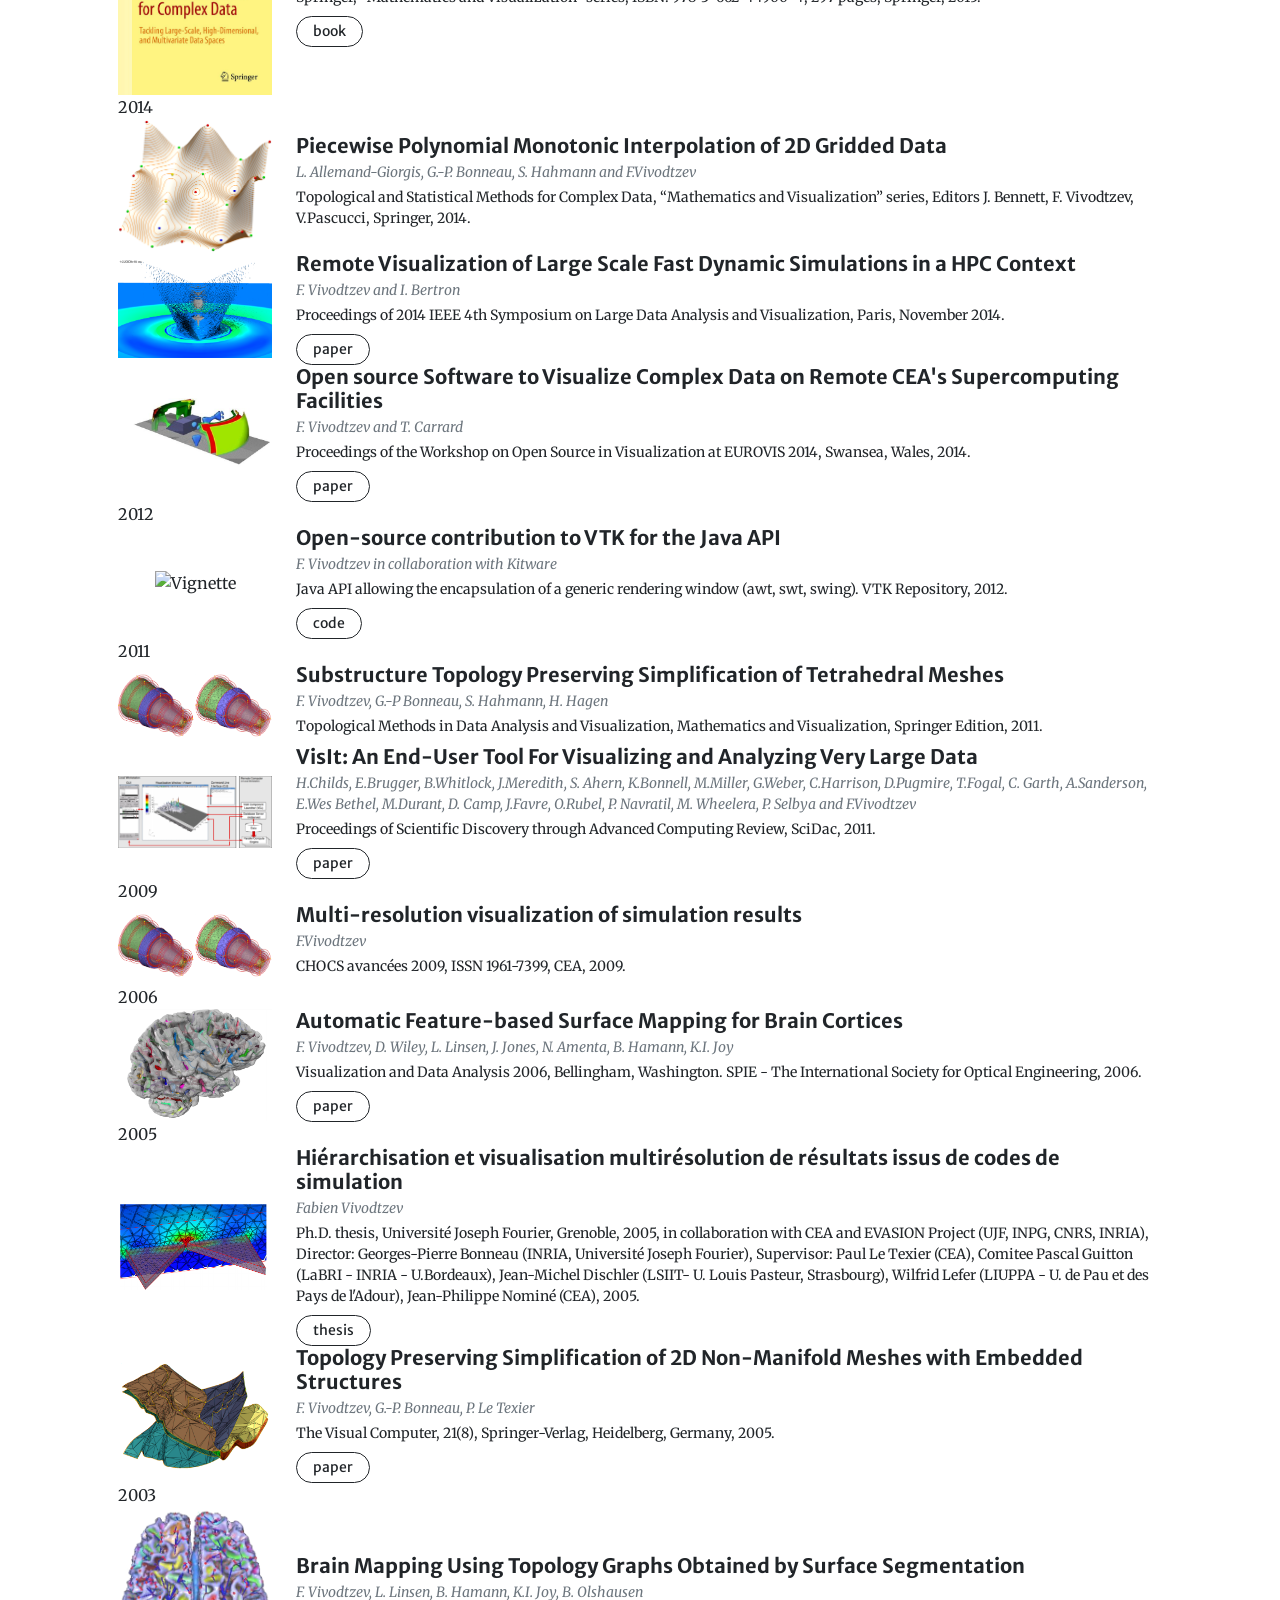
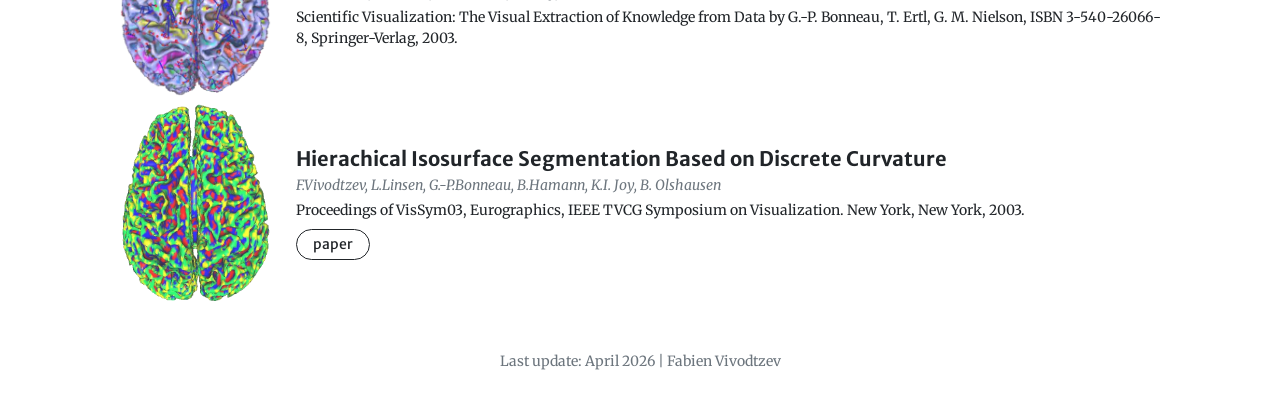
==== commit c3e239fa: "new design" ====
--- a/index.html
+++ b/index.html
@@ -4,1893 +4,717 @@
 <head>
     <meta charset="utf-8" />
     <meta name="viewport" content="width=device-width, initial-scale=1, shrink-to-fit=no" />
-    <meta name="description" content="Home page" />
-    <meta name="author" content="Fabien" />
-    <title>Fabien's Homepage</title>
-    <!-- Favicon-->
+    <meta name="description" content="Fabien Vivodtzev - Publications" />
+    <meta name="author" content="Fabien Vivodtzev" />
+    <title>Publications | Fabien Vivodtzev</title>
     <link rel="icon" type="image/x-icon" href="./img/icone2.png" />
 
-    <!-- Bootstrap Icons-->
-    <!-- <link href="https://cdn.jsdelivr.net/npm/bootstrap-icons@1.5.0/font/bootstrap-icons.css" rel="stylesheet" /> -->
-
-    <!-- Google fonts-->
     <link href="https://fonts.googleapis.com/css?family=Merriweather+Sans:400,700" rel="stylesheet" />
-    <link href="https://fonts.googleapis.com/css?family=Merriweather:400,300,300italic,400italic,700,700italic"
-        rel="stylesheet" type="text/css" />
-
-    <!-- Core theme CSS (includes Bootstrap)-->
+    <link href="https://fonts.googleapis.com/css?family=Merriweather:400,300,300italic,400italic,700,700italic" rel="stylesheet" type="text/css" />
+
     <link href="css/styles.css" rel="stylesheet" />
-
-    <!-- My style : utilisé notamment pour le header -->
     <link href="css/mystyle.css" rel="stylesheet" />
-
 </head>
 
-<body id="page-top"> 
-
-    <!-- Navigation-->
-    <nav class="navbar navbar-expand-lg navbar-light fixed-top py-3" id="mainNav">
+<body id="page-top">
+
+<header class="masthead banner-mode" id="home">
+    <div class="container px-4 px-lg-5">
+        <div class="row align-items-center">
+            <div class="col-md-4 col-lg-3 text-center mb-4 mb-md-0">
+                <img src="./img/portrait-5.jpg" class="img-fluid rounded-circle portrait-banner" alt="Fabien">
+            </div>
+            <div class="col-md-8 col-lg-9 text-md-start text-center">
+                <h1 class="text-white fw-bold mb-2">Fabien Vivodtzev</h1>
+                <h2 class="text-primary-light mb-3 fs-4 fw-light">Director of Research in Scientific Visualization @ CEA</h2>
+                <p class="text-white-75 banner-bio">
+                    Ph.D. in Computer Science from <a href="https:">Université Grenoble Alpes</a> and HDR from <a href="https:">Université de Bordeaux.</a>
+                    Team manager in numerical simulation at <a href="https://www.cea.fr">CEA</a> specialized in Topological Data Analysis.
+                </p>
+           
+
+
+                       <div class="mt-3 d-flex flex-wrap gap-3 justify-content-center justify-content-md-start">
+    <a href="https://scholar.google.fr/citations?user=md5jJRoAAAAJ&hl" class="social-btn" title="Google Scholar">
+        <img src="./img/icon-google-scholar.png" alt="Google Scholar">
+    </a>
+   
+           <a href="https://www.researchgate.net/profile/Fabien-Vivodtzev" class="social-btn" title="ResearchGate">
+        <img src="./img/icon-researchgate.png" alt="Research Gate"> </a>
+
+    <a href="https://orcid.org/0009-0001-5302-5477" class="social-btn" title="ORCID">
+        <img src="./img/icon-orcid.png" alt="ORCID">
+    </a>
+
+     <a href="https://www.linkedin.com/in/fabien-vivodtzev/" class="social-btn" title="LinkedIn">
+        <img src="./img/icon-linkedin.png" alt="Linked In"> </a>
+
+
+        
+
+
+
+</div>
+
+
+
+
+
+                <div class="mt-4 d-flex flex-wrap gap-2 justify-content-center justify-content-md-start">
+                    <a href="index.html" class="btn btn-light btn-sm rounded-pill px-3 shadow-sm">Publications</a>
+                    <a href="talks.html" class="btn btn-outline-light btn-sm rounded-pill px-3">Talks & Teaching</a>
+                    <a href="portfolio.html" class="btn btn-outline-light btn-sm rounded-pill px-3">Portfolio</a>
+                </div>
+                
+
+         
+
+
+            </div>
+        </div>
+    </div>
+</header>
+
+
+
+    <section class="page-section section-banner-dark" id="publications">
         <div class="container px-4 px-lg-5">
-            <a class="navbar-brand" href="#home">Fabien Vivodtzev</a>
-            <button class="navbar-toggler navbar-toggler-right" type="button" data-bs-toggle="collapse"
-                data-bs-target="#navbarResponsive" aria-controls="navbarResponsive" aria-expanded="false"
-                aria-label="Toggle navigation"><span class="navbar-toggler-icon"></span></button>
-            <div class="collapse navbar-collapse" id="navbarResponsive">
-                <ul class="navbar-nav ms-auto my-2 my-lg-0">
-                    <li class="nav-item"><a class="nav-link" href="#home">Home</a></li>
-                    <li class="nav-item"><a class="nav-link" href="#research">Research</a></li>
-                    <li class="nav-item"><a class="nav-link" href="#conferences">Projects & Conferences</a></li>
-                    <li class="nav-item"><a class="nav-link" href="#teaching">Teaching</a></li>
-                    <li class="nav-item"><a class="nav-link" href="#portfolio">Portfolio</a></li>
-                </ul>
-            </div>
-        </div>
-    </nav>
-
-
-    <header class="masthead " id="home">
-        <div class="container">
-            <div class="row h-100 align-items-center">
-
-     <!-- Pour les petits écrans -->          
- 
-             
-                <div class="col-5 d-none d-md-block d-lg-none">
-                    <img src="./img/portrait-2.png" class="img-fluid " alt="Fabien">
+            <div class="row justify-content-center">
+                <div class="col-auto text-center">
+                    <div class="d-inline-flex flex-column align-items-center">
+                        <div class="d-flex align-items-center gap-3 mb-2">
+                            <h2 class="section-title-modern mb-0">Publications</h2>
+                        </div>
+                        <div class="title-underline w-100"></div>
+                    </div>
                 </div>
-
-             
-                <div class="col-5 d-none d-lg-block">
-                    <img src="./img/portrait-2.png" class="img-fluid " alt="Fabien">
-                </div>
-  
-   <div class="col d-block d-sm-block d-md-none justify-content-center">
-                    <div class="d-flex justify-content-center"><img src="./img/portrait-4.png" class="img-fluid " alt="Fabien"></div>
-                    <br>
-                </div> 
-                
-                <div class="col-md-7">
-                    <h1 class="text-white font-weight-bold text-center">Fabien Vivodtzev </h1>
-                    
-					
-                    <p class="texthead text-white mb-5 text-center"> <br> I am a research engineer in Scientific
-                        Visualization working at CEA since 2003. I graduated with a Ph.D. in computer science from the University Joseph
-                        Fourier, Grenoble, France. Prior to this, I studied computer graphics at the University of
-                        California at Davis in 2000 and at the
-                        Institut National Polytechnique de Grenoble (INPG) with the DEA IVR (Imagerie, Vision et
-                        Robotique). I am now in charge of a numerical simulation teams at CEA working on various physics 
-                        such as aerodynamics, electromagnetism and shock dynamics.  
-
-                        My current research interests include scientific visualization, virtual reality and topological
-                        data analysis.</p>
-                    
-                    </div>
-
-
-            </div>
-            <!-- <div class="row h-100 align-items-center bg-primary">
-                   <br>
-                </div> -->
-
-    </header>
-
-
-
-
-
-
-
-    <!-- ------------------------------------------------------------------------------------------------
------------------------------------------------------------------------------------------------------
-                                      RESEARCH
-----------------------------------------------------------------------------------------------------
------------------------------------------------------------------------------------------------- -->
-
-
-    <!-- Separateur research-->
-    <section class="page-section bg-dark" id="research">
+            </div>
+        </div>
+    </section>
+
+    <section class="page-section py-0">
         <div class="container px-4 px-lg-5">
             <div class="row gx-4 gx-lg-5 justify-content-center">
-                <h1 class="text-white mt-0 text-center">Research</h1>
-
-            </div>
-        </div>
-        </div>
+  
+
+
+<div class="year-divider">
+    <span class="year-label">2026</span>
+    <div class="year-line"></div>
+</div>
+
+
+                <!-- DEBUT ARTICLE : HDR -->
+<div class="research-item w-100">
+    <div class="row align-items-center">
+        <div class="col-lg-2 col-md-3 text-center mb-3 mb-md-0">
+            <img src="./img/2026-hdr.png" class="img-fluid publication-thumb" alt="Vignette" loading="lazy">
+        </div>
+        <div class="col-lg-10 col-md-9 text-start">
+            <h5 class="entry-title fw-bold mb-1">Scientific Visualization to Enhance Understanding
+of Simulation Data</h5>
+            <p class="fst-italic mb-1 text-muted small">F. Vivodtzev</p>
+            <p class="mb-2 small">
+               <i>Habilitation à Diriger des Recherches</i> &nbsp; thesis, Université de Bordeaux, Commitee members : Ingrid Hotz, Gerik Scheuermann, Christoph Garth, Raymond Namyst, Franck Ledoux, François Mazen. Defended on Februray 6th, 2026. 
+ 
+            </p>
+        
+        </div>
+    </div>
+</div>
+
+
+ 
+ 
+
+
+
+<div class="year-divider">
+    <span class="year-label">2024</span>
+    <div class="year-line"></div>
+</div>
+
+
+<!-- DEBUT ARTICLE : SNA+MC 2024 -->
+<div class="research-item w-100">
+    <div class="row align-items-center">
+        <div class="col-lg-2 col-md-3 text-center mb-3 mb-md-0">
+            <img src="./img/2024-sna.png" class="img-fluid publication-thumb" alt="Vignette" loading="lazy">
+        </div>
+        <div class="col-lg-10 col-md-9 text-start">
+            <h5 class="entry-title fw-bold mb-1">Topological Representations for Data Analysis: Use Cases on Instabilities and Turbulences</h5>
+            <p class="fst-italic mb-1 text-muted small">F. Vivodtzev, F. Nauleau, A. Casner, J. Tierny</p>
+            <p class="mb-2 small">
+                <a href="https://www.sfen.org/evenement/sna-mc-2024/">SNA + MC 2024</a>, Joint International Conference on Supercomputing in Nuclear Applications + Monte Carlo, Paris, France, <a href="https://www.epj-conferences.org/"> EPJ Web of Conferences</a>, Volume 302, 2024.
+            </p>
+            <div class="d-flex gap-2">
+                <a href="./pdf/article-2024-sna.pdf" class="btn btn-outline-dark btn-sm btn-entry rounded-pill px-3">paper</a>
+            </div>
+        </div>
+    </div>
+</div>
+
+<!-- DEBUT ARTICLE : LDAV 2024 -->
+<div class="research-item w-100">
+    <div class="row align-items-center">
+        <div class="col-lg-2 col-md-3 text-center mb-3 mb-md-0">
+            <img src="./img/2024-ldav.png" class="img-fluid publication-thumb" alt="Vignette" loading="lazy">
+        </div>
+        <div class="col-lg-10 col-md-9 text-start">
+            <h5 class="entry-title fw-bold mb-1">Identifying Locally Turbulent Vortices within Instabilities</h5>
+            <p class="fst-italic mb-1 text-muted small">F. Vivodtzev, F. Nauleau, J.-P. Braeunig, J. Tierny</p>
+            <p class="mb-2 small">
+                    <a href="https://ldav.io/2024/">LDAV 2024</a>, poster at 2024 IEEE 14th Symposium on Large Data Analysis and Visualization, in conjunction with <a href="https://ieeevis.org/year/2024/welcome">IEEE VIS 2024</a>, St. Pete Beach, Florida, USA,     <a href="https://arxiv.org/abs/2408.12662">arXiv:2408.12662</a>, 2024. 
+        
+            </p>
+            <div class="d-flex gap-2">
+                <a href="./pdf/article-2024-ldav.pdf" class="btn btn-outline-dark btn-sm btn-entry rounded-pill px-3">paper</a>
+                <a href="./pdf/poster-2024-ldav.pdf" class="btn btn-outline-dark btn-sm btn-entry rounded-pill px-3">poster</a>
+            </div>
+        </div>
+    </div>
+</div>
+
+
+
+<div class="year-divider">
+    <span class="year-label">2023</span>
+    <div class="year-line"></div>
+</div>
+
+
+<!-- DEBUT ARTICLE : LDAV 2023 -->
+<div class="research-item w-100">
+    <div class="row align-items-center">
+        <div class="col-lg-2 col-md-3 text-center mb-3 mb-md-0">
+            <img src="./img/2023-ldav.png" class="img-fluid publication-thumb" alt="Vignette" loading="lazy">
+        </div>
+        <div class="col-lg-10 col-md-9 text-start">
+            <h5 class="entry-title fw-bold mb-1">Topological Data Analysis of 3D Ablative Rayleigh-Taylor Instability Dataset for Automatic Segmentation</h5>
+            <p class="fst-italic mb-1 text-muted small">F. Vivodtzev, A. Casner, L. Masse, L. Ceurvorst, S. Khan, V. Smalyuk</p>
+            <p class="mb-2 small">
+                 <a href="https://ldav.org/2023/">LDAV 2023</a>, poster at 2023 IEEE 13th Symposium on Large Data Analysis and Visualization, in conjunction with <a href="https://ieeevis.org/year/2023/welcome">IEEE VIS 2023</a>, Melbourne, Australia,  2023.
+            </p>
+            <div class="d-flex gap-2">
+                <a href="./pdf/article-2023-ldav.pdf" class="btn btn-outline-dark btn-sm btn-entry rounded-pill px-3">paper</a>
+                <a href="./pdf/poster-2023-ldav.pdf" class="btn btn-outline-dark btn-sm btn-entry rounded-pill px-3">poster</a>
+         
+            </div>
+        </div>
+    </div>
+</div>
+        
+
+<!-- DEBUT ARTICLE : Blog Kitware 2023 -->
+<div class="research-item w-100">
+    <div class="row align-items-center">
+        <div class="col-lg-2 col-md-3 text-center mb-3 mb-md-0">
+            <img src="./img/2023-blog.JPG" class="img-fluid publication-thumb" alt="Vignette" loading="lazy">
+        </div>
+        <div class="col-lg-10 col-md-9 text-start">
+            <h5 class="entry-title fw-bold mb-1">Analyzing complex features in ensemble data with the Topology ToolKit in ParaView</h5>
+            <p class="fst-italic mb-1 text-muted small">J. Tierny, F. Vivodtzev, C. Gueunet</p>
+            <p class="mb-2 small"> <a href="https://www.kitware.com/blog">Kitware blog</a>, 2023.</p>
+
+<div class="d-flex gap-2">
+<a href="https://www.kitware.com/analyzing-complex-features-in-ensemble-data-with-the-topology-toolkit-in-paraview/" class="btn btn-outline-dark btn-sm btn-entry rounded-pill px-3">blog</a>
+ </div>
+
+
+        </div>
+    </div>
+</div>
+
+<!-- DEBUT ARTICLE : Tech Report 2023 -->
+<div class="research-item w-100">
+    <div class="row align-items-center">
+        <div class="col-lg-2 col-md-3 text-center mb-3 mb-md-0">
+            <img src="./img/2023-xrsandia.jpg" class="img-fluid publication-thumb" alt="Vignette" loading="lazy">
+        </div>
+        <div class="col-lg-10 col-md-9 text-start">
+            <h5 class="entry-title fw-bold mb-1">Open-source VR prototype in a Linux restricted network environment</h5>
+            <p class="fst-italic mb-1 text-muted small">A.Gomez, F.Vivodtzev</p>
+            <p class="mb-2 small">Report describing a VR environment presented at the  <a href="https://www.sandia.gov/xr/5th-annual-xr-conference/">Sandia 5th Annual XR Conference</a>, Sandia National Laboratories, 2023.</p>
+        
+        
+        <div class="d-flex gap-2">
+<a href="./pdf/article-2023-xr.pdf" class="btn btn-outline-dark btn-sm btn-entry rounded-pill px-3">report</a>
+ </div>
+
+        </div>
+
+    </div>
+</div>
+
+
+
+
+
+
+
+
+<div class="year-divider">
+    <span class="year-label">2022</span>
+    <div class="year-line"></div>
+</div>
+
+
+<!-- DEBUT ARTICLE : LDAV 2022 -->
+<div class="research-item w-100">
+    <div class="row align-items-center">
+        <div class="col-lg-2 col-md-3 text-center mb-3 mb-md-0">
+            <img src="./img/2022-ldav.jpg" class="img-fluid publication-thumb" alt="Vignette" loading="lazy">
+        </div>
+        <div class="col-lg-10 col-md-9 text-start">
+            <h5 class="entry-title fw-bold mb-1">Topological Analysis of Ensembles of Hydrodynamic Turbulent Flows - An Experimental Study</h5>
+            <p class="fst-italic mb-1 text-muted small">F. Nauleau, F. Vivodtzev, T. Bridel-Bertomeu, H. Beaugendre, J. Tierny</p>
+            <p class="mb-2 small">
+                 <a href="https://ldav.org/2022/">LDAV 2022</a>, proceedings of 2022 IEEE 12th Symposium on Large Data Analysis and Visualization in conjunction with <a href="http://ieeevis.org/year/2022/welcome">IEEE VIS 2022</a>, Oklahoma City, USA,  <a href="https://arxiv.org/abs/2207.14080"> arXiv:2207.14080</a>, 2022.
+            </p>
+            <div class="d-flex gap-2">
+                <a href="./pdf/article-2022-ldav.pdf" class="btn btn-outline-dark btn-sm btn-entry rounded-pill px-3">paper</a>
+            </div>
+        </div>
+    </div>
+</div>
+
+<!-- DEBUT ARTICLE : SIGGRAPH 2022 -->
+<div class="research-item w-100">
+    <div class="row align-items-center">
+        <div class="col-lg-2 col-md-3 text-center mb-3 mb-md-0">
+            <img src="./img/2022-siggraph.png" class="img-fluid publication-thumb" alt="Vignette" loading="lazy">
+        </div>
+        <div class="col-lg-10 col-md-9 text-start">
+            <h5 class="entry-title fw-bold mb-1">In Situ Segmentation of Turbulent Flow with Topology Data Analysis</h5>
+            <p class="fst-italic mb-1 text-muted small">F. Nauleau, B. Fovet, F. Vivodtzev</p>
+            <p class="mb-2 small">
+                 <a href="https://s2022.siggraph.org/">SIGGRAPH 2022</a>, Vancouver, Canada, article No.:61,   <a href="https://doi.org/10.1145/3532719.3543257"> doi </a>, ISBN:9781450393614, 2022.
+            </p>
+            <div class="d-flex gap-2">
+                <a href="./pdf/article-2022-siggraph.pdf" class="btn btn-outline-dark btn-sm btn-entry rounded-pill px-3">paper</a>
+                <a href="./pdf/poster-2022-siggraph.pdf" class="btn btn-outline-dark btn-sm btn-entry rounded-pill px-3">poster</a>
+            </div>
+        </div>
+    </div>
+</div>
+
+<!-- DEBUT ARTICLE : ECCOMAS 2022 -->
+<div class="research-item w-100">
+    <div class="row align-items-center">
+        <div class="col-lg-2 col-md-3 text-center mb-3 mb-md-0">
+            <img src="./img/2022-eccomas.png" class="img-fluid publication-thumb" alt="Vignette" loading="lazy">
+        </div>
+        <div class="col-lg-10 col-md-9 text-start">
+            <h5 class="entry-title fw-bold mb-1">Immersed Boundaries In Hypersonic Flows With Considerations About High-Fidelity And Massive Parallelism</h5>
+            <p class="fst-italic mb-1 text-muted small">F. Nauleau, T. Bridel-Bertomeu, H. Beaugendre, F. Vivodtzev</p>
+            <p class="mb-2 small">
+                <a href="https://www.eccomas2022.org/frontal/Introduction.asp">ECCOMAS Congress 2022</a>, Proceedings of the 8th European Congress on Computational Methods in Applied Sciences and Engineering, Oslo, Norway, 2022.
+            </p>
+            <div class="d-flex gap-2">
+                <a href="./pdf/article-2022-eccomas.pdf" class="btn btn-outline-dark btn-sm btn-entry rounded-pill px-3">paper</a>
+            </div>
+        </div>
+    </div>
+</div>
+
+
+
+
+
+<div class="year-divider">
+    <span class="year-label">2021</span>
+    <div class="year-line"></div>
+</div>
+
+
+<!-- DEBUT ARTICLE : Visu 2021 -->
+<div class="research-item w-100">
+    <div class="row align-items-center">
+        <div class="col-lg-2 col-md-3 text-center mb-3 mb-md-0">
+            <img src="./img/2021-journee-visu.png" class="img-fluid publication-thumb" alt="Vignette" loading="lazy">
+        </div>
+        <div class="col-lg-10 col-md-9 text-start">
+            <h5 class="entry-title fw-bold mb-1">Topological Data Analysis for numerical method comparisons of 2D turbulent flows</h5>
+            <p class="fst-italic mb-1 text-muted small">F. Nauleau, Th. Bridel-Bertomeu, F. Vivodtzev, H. Beaugendre, J. Tierny</p>
+            <p class="mb-2 small"> <a href="https://journee-visu.github.io/2021/"> Journée Visu 2021</a>, France, 2021.</p>
+              <div class="d-flex gap-2">
+                <a href="./pdf/article-2021-TDANumericalMethodComparisons.pdf" class="btn btn-outline-dark btn-sm btn-entry rounded-pill px-3">paper</a>
+            </div>
+        </div>
+    </div>
+</div>
+
+
+<!-- DEBUT ARTICLE : LDAV 2014 -->
+<div class="research-item w-100">
+    <div class="row align-items-center">
+        <div class="col-lg-2 col-md-3 text-center mb-3 mb-md-0">
+            <img src="./img/2021-smai.PNG" class="img-fluid publication-thumb" alt="Vignette" loading="lazy">
+        </div>
+        <div class="col-lg-10 col-md-9 text-start">
+            <h5 class="entry-title fw-bold mb-1">   A k-exact ENO-like least-square reconstruction for compressible flows applied to sharp
+                            immersed boundaries</h5>
+            <p class="fst-italic mb-1 text-muted small">  T. Bridel-Bertomeu, F. Nauleau, H. Beaugendre, F. Vivodtzev</p>
+            <p class="mb-2 small">
+                <a href="https://smai2021.math.univ-toulouse.fr/accueil/"> SMAI 2021</a> proceedings of the
+                                10th French biennial in Applied Mathematics and Industry, La Grande-Motte, France, June 21-25, 2021, in Volume 75, 2021.
+            </p>
+            <div class="d-flex gap-2">
+                <a href="./pdf/article-2021-SMAI2021.pdf" class="btn btn-outline-dark btn-sm btn-entry rounded-pill px-3">paper</a>
+            </div>
+        </div>
+    </div>
+</div>
+
+
+
+
+
+<div class="year-divider">
+    <span class="year-label">2019</span>
+    <div class="year-line"></div>
+</div>
+
+
+<!-- DEBUT ARTICLE : LDAV 2019 -->
+<div class="research-item w-100">
+    <div class="row align-items-center">
+        <div class="col-lg-2 col-md-3 text-center mb-3 mb-md-0">
+            <img src="./img/2019-ldav-0.png" class="img-fluid publication-thumb" alt="Vignette" loading="lazy">
+        </div>
+        <div class="col-lg-10 col-md-9 text-start">
+            <h5 class="entry-title fw-bold mb-1">Topological Analysis of High Velocity Turbulent Flow</h5>
+            <p class="fst-italic mb-1 text-muted small">Th. Bridel-Berthomeu, B. Fovet, J. Tierny, F. Vivodtzev</p>
+            <p class="mb-2 small">
+                LDAV 2019, 2019 IEEE 9th Symposium on Large Data Analysis and Visualization, Vancouver, Canada, 2019.
+            </p>
+            <div class="d-flex gap-2">
+                <a href="./pdf/article-2019-bridel_ldav19.pdf" class="btn btn-outline-dark btn-sm btn-entry rounded-pill px-3">paper</a>
+            </div>
+        </div>
+    </div>
+</div>
+
+
+
+<div class="year-divider">
+    <span class="year-label">2015</span>
+    <div class="year-line"></div>
+</div>
+
+<!-- DEBUT ARTICLE : Book Edition 2015 -->
+<div class="research-item w-100">
+    <div class="row align-items-center">
+        <div class="col-lg-2 col-md-3 text-center mb-3 mb-md-0">
+            <img src="./img/2014-topological.jpg" class="img-fluid publication-thumb" alt="Vignette" loading="lazy">
+        </div>
+        <div class="col-lg-10 col-md-9 text-start">
+            <h5 class="entry-title fw-bold mb-1">Topological and Statistical Methods for Complex Data, Tackling Large-Scale, High-Dimensional and Multivariate Data Sets</h5>
+            <p class="fst-italic mb-1 text-muted small">J. Bennett, F. Vivodtzev and V. Pascucci (Editors) </p>
+            <p class="mb-2 small">
+                Springer, “Mathematics and Visualization” series, ISBN: 978-3-662-44900-4, 297 pages, Springer, 2015.
+            </p>
+
+            
+    <div class="d-flex gap-2">
+                <a href="https://link.springer.com/book/10.1007/978-3-662-44900-4" class="btn btn-outline-dark btn-sm btn-entry rounded-pill px-3">book</a>
+            </div>
+
+        </div>
+    </div>
+</div>
+
+
+
+
+
+
+
+<div class="year-divider">
+    <span class="year-label">2014</span>
+    <div class="year-line"></div>
+</div>
+
+
+<!-- DEBUT ARTICLE : Book Chapter 2014 -->
+<div class="research-item w-100">
+    <div class="row align-items-center">
+        <div class="col-lg-2 col-md-3 text-center mb-3 mb-md-0">
+            <img src="./img/2014-piecewise.png" class="img-fluid publication-thumb" alt="Vignette" loading="lazy">
+        </div>
+        <div class="col-lg-10 col-md-9 text-start">
+            <h5 class="entry-title fw-bold mb-1">Piecewise Polynomial Monotonic Interpolation of 2D Gridded Data</h5>
+            <p class="fst-italic mb-1 text-muted small">L. Allemand-Giorgis, G.-P. Bonneau, S. Hahmann and F.Vivodtzev</p>
+            <p class="mb-2 small">
+                Topological and Statistical Methods for Complex Data, “Mathematics and Visualization” series, Editors J. Bennett, F. Vivodtzev, V.Pascucci, Springer, 2014.
+            </p>
+        </div>
+    </div>
+</div>
+
+<!-- DEBUT ARTICLE : LDAV 2014 -->
+<div class="research-item w-100">
+    <div class="row align-items-center">
+        <div class="col-lg-2 col-md-3 text-center mb-3 mb-md-0">
+            <img src="./img/2014-ldav-2.png" class="img-fluid publication-thumb" alt="Vignette" loading="lazy">
+        </div>
+        <div class="col-lg-10 col-md-9 text-start">
+            <h5 class="entry-title fw-bold mb-1">Remote Visualization of Large Scale Fast Dynamic Simulations in a HPC Context</h5>
+            <p class="fst-italic mb-1 text-muted small">F. Vivodtzev and I. Bertron</p>
+            <p class="mb-2 small">
+                Proceedings of 2014 IEEE 4th Symposium on Large Data Analysis and Visualization, Paris, November 2014.
+            </p>
+            <div class="d-flex gap-2">
+                <a href="./pdf/article-2014-vivodtzev-07013219.pdf" class="btn btn-outline-dark btn-sm btn-entry rounded-pill px-3">paper</a>
+            </div>
+        </div>
+    </div>
+</div>
+
+<!-- DEBUT ARTICLE : EUROVIS 2014 -->
+<div class="research-item w-100">
+    <div class="row align-items-center">
+        <div class="col-lg-2 col-md-3 text-center mb-3 mb-md-0">
+            <img src="./img/2014-open-2.png" class="img-fluid publication-thumb" alt="Vignette" loading="lazy">
+        </div>
+        <div class="col-lg-10 col-md-9 text-start">
+            <h5 class="entry-title fw-bold mb-1">Open source Software to Visualize Complex Data on Remote CEA's Supercomputing Facilities</h5>
+            <p class="fst-italic mb-1 text-muted small">F. Vivodtzev and T. Carrard</p>
+            <p class="mb-2 small">
+                Proceedings of the Workshop on Open Source in Visualization at EUROVIS 2014, Swansea, Wales, 2014.
+            </p>
+            <div class="d-flex gap-2">
+                <a href="./pdf/article-2014-vivodtzev-EUROVIS2014.pdf" class="btn btn-outline-dark btn-sm btn-entry rounded-pill px-3">paper</a>
+            </div>
+        </div>
+    </div>
+</div>
+
+
+<div class="year-divider">
+    <span class="year-label">2012</span>
+    <div class="year-line"></div>
+</div>
+
+
+<!-- DEBUT ARTICLE : Software VTK 2012 -->
+<div class="research-item w-100">
+    <div class="row align-items-center">
+        <div class="col-lg-2 col-md-3 text-center mb-3 mb-md-0">
+            <img src="./img/2011-vtk.png" class="img-fluid publication-thumb" alt="Vignette" loading="lazy">
+        </div>
+        <div class="col-lg-10 col-md-9 text-start">
+            <h5 class="entry-title fw-bold mb-1">Open-source contribution to VTK for the Java API</h5>
+            <p class="fst-italic mb-1 text-muted small">F. Vivodtzev in collaboration with Kitware</p>
+            <p class="mb-2 small">Java API allowing the encapsulation of a generic rendering window (awt, swt, swing). VTK Repository, 2012.</p>
+                 <div class="d-flex gap-2">
+                <a href="https://github.com/Kitware/VTK/blob/master/Wrapping/Java/vtk/rendering/swt/vtkSwtComponent.java" class="btn btn-outline-dark btn-sm btn-entry rounded-pill px-3">code</a>
+            </div>
+        </div>
+      
+
+
+    </div>
+</div>
+
+
+
+
+<div class="year-divider">
+    <span class="year-label">2011</span>
+    <div class="year-line"></div>
+</div>
+
+
+
+<!-- DEBUT ARTICLE : Book Chapter 2011 -->
+<div class="research-item w-100">
+    <div class="row align-items-center">
+        <div class="col-lg-2 col-md-3 text-center mb-3 mb-md-0">
+            <img src="./img/2006-substructure-3.PNG" class="img-fluid publication-thumb" alt="Vignette" loading="lazy">
+        </div>
+        <div class="col-lg-10 col-md-9 text-start">
+            <h5 class="entry-title fw-bold mb-1">Substructure Topology Preserving Simplification of Tetrahedral Meshes</h5>
+            <p class="fst-italic mb-1 text-muted small">F. Vivodtzev, G.-P Bonneau, S. Hahmann, H. Hagen</p>
+            <p class="mb-2 small">
+                Topological Methods in Data Analysis and Visualization, Mathematics and Visualization, Springer Edition, 2011.
+            </p>
+        </div>
+    </div>
+</div>
+
+
+
+
+<!-- DEBUT ARTICLE : SciDac 2011 -->
+<div class="research-item w-100">
+    <div class="row align-items-center">
+        <div class="col-lg-2 col-md-3 text-center mb-3 mb-md-0">
+            <img src="./img/2011-visit-2.PNG" class="img-fluid publication-thumb" alt="Vignette" loading="lazy">
+        </div>
+        <div class="col-lg-10 col-md-9 text-start">
+            <h5 class="entry-title fw-bold mb-1">VisIt: An End-User Tool For Visualizing and Analyzing Very Large Data</h5>
+            <p class="fst-italic mb-1 text-muted small">H.Childs, E.Brugger, B.Whitlock, J.Meredith, S. Ahern, K.Bonnell, M.Miller, G.Weber, C.Harrison, D.Pugmire, T.Fogal, C. Garth, A.Sanderson, E.Wes Bethel, M.Durant, D. Camp, J.Favre, O.Rubel, P. Navratil, M. Wheelera, P. Selbya and F.Vivodtzev</p>
+            <p class="mb-2 small">
+                Proceedings of Scientific Discovery through Advanced Computing Review, SciDac, 2011.
+            </p>
+            <div class="d-flex gap-2">
+                <a href="./pdf/article-2011-Childs-SciDAC2011.pdf" class="btn btn-outline-dark btn-sm btn-entry rounded-pill px-3">paper</a>
+            </div>
+        </div>
+    </div>
+</div>
+
+
+<div class="year-divider">
+    <span class="year-label">2009</span>
+    <div class="year-line"></div>
+</div>
+
+
+<!-- DEBUT ARTICLE : CHOCS 2009 -->
+<div class="research-item w-100">
+    <div class="row align-items-center">
+        <div class="col-lg-2 col-md-3 text-center mb-3 mb-md-0">
+            <img src="./img/2006-substructure-3.PNG" class="img-fluid publication-thumb" alt="Vignette" loading="lazy">
+        </div>
+        <div class="col-lg-10 col-md-9 text-start">
+            <h5 class="entry-title fw-bold mb-1">Multi-resolution visualization of simulation results</h5>
+            <p class="fst-italic mb-1 text-muted small">F.Vivodtzev</p>
+            <p class="mb-2 small">CHOCS avancées 2009, ISSN 1961-7399, CEA, 2009.</p>
+        </div>
+    </div>
+</div>
+
+<div class="year-divider">
+    <span class="year-label">2006</span>
+    <div class="year-line"></div>
+</div>
+
+
+<!-- DEBUT ARTICLE : VDA 2006 -->
+<div class="research-item w-100">
+    <div class="row align-items-center">
+        <div class="col-lg-2 col-md-3 text-center mb-3 mb-md-0">
+            <img src="./img/2005-automatic-2.PNG" class="img-fluid publication-thumb" alt="Vignette" loading="lazy">
+        </div>
+        <div class="col-lg-10 col-md-9 text-start">
+            <h5 class="entry-title fw-bold mb-1">Automatic Feature-based Surface Mapping for Brain Cortices</h5>
+            <p class="fst-italic mb-1 text-muted small">F. Vivodtzev, D. Wiley, L. Linsen, J. Jones, N. Amenta, B. Hamann, K.I. Joy</p>
+            <p class="mb-2 small">
+                Visualization and Data Analysis 2006, Bellingham, Washington. SPIE - The International Society for Optical Engineering, 2006.
+            </p>
+            <div class="d-flex gap-2">
+                <a href="./pdf/article-2006-vivodtzev-Automatic.pdf" class="btn btn-outline-dark btn-sm btn-entry rounded-pill px-3">paper</a>
+            </div>
+        </div>
+    </div>
+</div>
+
+
+<div class="year-divider">
+    <span class="year-label">2005</span>
+    <div class="year-line"></div>
+</div>
+
+
+<!-- DEBUT ARTICLE : Thesis 2005 -->
+<div class="research-item w-100">
+    <div class="row align-items-center">
+        <div class="col-lg-2 col-md-3 text-center mb-3 mb-md-0">
+            <img src="./img/2005-hierarchical-1.png" class="img-fluid publication-thumb" alt="Vignette" loading="lazy">
+        </div>
+        <div class="col-lg-10 col-md-9 text-start">
+            <h5 class="entry-title fw-bold mb-1">Hiérarchisation et visualisation multirésolution de résultats issus de codes de simulation</h5>
+            <p class="fst-italic mb-1 text-muted small">Fabien Vivodtzev</p>
+            <p class="mb-2 small">
+                Ph.D. thesis, Université Joseph Fourier, Grenoble, 2005, in collaboration with CEA and EVASION Project (UJF, INPG, CNRS, INRIA), Director: Georges-Pierre Bonneau (INRIA, Université Joseph Fourier), Supervisor: Paul Le Texier (CEA), Comitee Pascal Guitton (LaBRI - INRIA - U.Bordeaux), Jean-Michel Dischler (LSIIT- U. Louis Pasteur, Strasbourg), Wilfrid Lefer (LIUPPA - U. de Pau et des Pays de l'Adour), Jean-Philippe Nominé (CEA), 2005.
+            </p>
+            <div class="d-flex gap-2">
+                <a href="./pdf/these-2005-vivodtzev.pdf" class="btn btn-outline-dark btn-sm btn-entry rounded-pill px-3">thesis</a>
+            </div>
+        </div>
+    </div>
+</div>
+
+
+<!-- DEBUT ARTICLE : Journal 2005 -->
+<div class="research-item w-100">
+    <div class="row align-items-center">
+        <div class="col-lg-2 col-md-3 text-center mb-3 mb-md-0">
+            <img src="./img/2005-topology-1.PNG" class="img-fluid publication-thumb" alt="Vignette" loading="lazy">
+        </div>
+        <div class="col-lg-10 col-md-9 text-start">
+            <h5 class="entry-title fw-bold mb-1">Topology Preserving Simplification of 2D Non-Manifold Meshes with Embedded Structures</h5>
+            <p class="fst-italic mb-1 text-muted small">F. Vivodtzev, G.-P. Bonneau, P. Le Texier</p>
+            <p class="mb-2 small">
+                The Visual Computer, 21(8), Springer-Verlag, Heidelberg, Germany, 2005.
+            </p>
+            <div class="d-flex gap-2">
+                <a href="./pdf/revue-2005-vivodtzev-Article.pdf" class="btn btn-outline-dark btn-sm btn-entry rounded-pill px-3">paper</a>
+            </div>
+        </div>
+    </div>
+</div>
+
+
+<div class="year-divider">
+    <span class="year-label">2003</span>
+    <div class="year-line"></div>
+</div>
+
+
+
+<!-- DEBUT ARTICLE : Book Chapter 2003 -->
+<div class="research-item w-100">
+    <div class="row align-items-center">
+        <div class="col-lg-2 col-md-3 text-center mb-3 mb-md-0">
+            <img src="./img/2004-brain-2.PNG" class="img-fluid publication-thumb" alt="Vignette" loading="lazy">
+        </div>
+        <div class="col-lg-10 col-md-9 text-start">
+            <h5 class="entry-title fw-bold mb-1">Brain Mapping Using Topology Graphs Obtained by Surface Segmentation</h5>
+            <p class="fst-italic mb-1 text-muted small">F. Vivodtzev, L. Linsen, B. Hamann, K.I. Joy, B. Olshausen</p>
+            <p class="mb-2 small">
+                Scientific Visualization: The Visual Extraction of Knowledge from Data by G.-P. Bonneau, T. Ertl, G. M. Nielson, ISBN 3-540-26066-8, Springer-Verlag, 2003.
+            </p>
+        </div>
+    </div>
+</div>
+
+<!-- DEBUT ARTICLE : VisSym03 -->
+<div class="research-item w-100">
+    <div class="row align-items-center">
+        <div class="col-lg-2 col-md-3 text-center mb-3 mb-md-0">
+            <img src="./img/2004-brain-1.png" class="img-fluid publication-thumb" alt="Vignette" loading="lazy">
+        </div>
+        <div class="col-lg-10 col-md-9 text-start">
+            <h5 class="entry-title fw-bold mb-1">Hierachical Isosurface Segmentation Based on Discrete Curvature</h5>
+            <p class="fst-italic mb-1 text-muted small">F.Vivodtzev, L.Linsen, G.-P.Bonneau, B.Hamann, K.I. Joy, B. Olshausen</p>
+            <p class="mb-2 small">
+                Proceedings of VisSym03, Eurographics, IEEE TVCG Symposium on Visualization. New York, New York, 2003.
+            </p>
+            <div class="d-flex gap-2">
+                <a href="./pdf/article-2003-Hierarchical.pdf" class="btn btn-outline-dark btn-sm btn-entry rounded-pill px-3">paper</a>
+            </div>
+        </div>
+    </div>
+</div>
+
+
+
+
+
+
+
     </section>
 
-
-
-
-    <!-- Research section-->
-    <section class="page-section">
+    <footer class=" py-5">
         <div class="container px-4 px-lg-5">
-            <!-- 
-            <h2 class="text-center mt-0">Research</h2>
-            <hr class="divider" /> -->
-
-            <div class="row gx-4 gx-lg-5 align-items-center justify-content-center">
-
-
-
-
-
-
-                <!-- Separateur annee-->
-
-                <div class="fs-4">
-                    2024
-                    <hr class="featurette-divider">
-                </div>
-
-
-
-
-
-
-
-
-   <!-- Article  -->
-   <div class="col-lg-2 col-md-6 text-center">
-    <div class="mt-5">
-        <img src="./img/2024-sna.jpg" class=" img-fluid" width="200" height="100"
-            loading="lazy">
-    </div>
-</div>
-
-
-<div class="col-lg-10 col-md-6 align-items-start">
-    <div class="mt-5">
-        <p class="display-10 fw-bold m-1">
-            Topological Representations for Data Analysis : Use Cases on Instabilities and Turbulences
-
-        </p>
-        <p class="fst-italic m-1">
-            Fabien Vivodtzev, Florent Nauleau, Alexis Casner, Julien Tierny
-        </p>
-        <p class="fw-light m-1">
-            <a href="https://www.sfen.org/evenement/sna-mc-2024/">SNA + MC 2024</a>, proceedings of Joint International Conference on Supercomputing in Nuclear Applications + Monte Carlo, Paris, France, October 20-24, 2024, published in <a href="https://www.epj-conferences.org/"> EPJ Web of Conferences</a>, Volume xxx, 2024.  
-            
-            
-        
-            &nbsp; &nbsp;
- 
-            <a href="././pdf/article-2024-sna.pdf">
-            <button type="button" class="btn btn-outline-secondary btn-sm ">
-            paper
-            </button></a>
-
-
-        </p>
-    </div>
-</div>
-
-
-
-
-
-
-
-
-
-   <!-- Article  -->
-   <div class="col-lg-2 col-md-6 text-center">
-    <div class="mt-5">
-        <img src="./img/2024-ldav.jpg" class=" img-fluid" width="200" height="100"
-            loading="lazy">
-    </div>
-</div>
-
-
-<div class="col-lg-10 col-md-6 align-items-start">
-    <div class="mt-5">
-        <p class="display-10 fw-bold m-1">
-            Identifying Locally Turbulent Vortices within Instabilities
-
-        </p>
-        <p class="fst-italic m-1">
-            Fabien Vivodtzev, Florent Nauleau, Jean Philippe Braeunig, Julien Tierny
-        </p>
-        <p class="fw-light m-1">
-            <a href="https://ldav.io/2024/">LDAV 2024</a>, poster at 2024 IEEE 14th Symposium on Large Data Analysis and Visualization, in conjunction with <a href="https://ieeevis.org/year/2024/welcome">IEEE VIS 2024</a>, St. Pete Beach, Florida, USA, October 13-18, 2024,  
-            <a href="https://arxiv.org/abs/2408.12662">arXiv:2408.12662</a> 
-
-
- 
-            
-        
-            &nbsp; &nbsp;
-
-            <a href="././pdf/article-2024-ldav.pdf">
-            <button type="button" class="btn btn-outline-secondary btn-sm ">
-            paper
-            </button></a>
-          
-
-            <a href="././pdf/poster-2024-ldav.pdf">
-                <button type="button" class="btn btn-outline-secondary btn-sm ">
-                poster
-                </button></a>
-
-          
-                
-
-        </p>
-    </div>
-</div>
-
-
-
-
-
-
-   <!-- Article  -->
-   <div class="col-lg-2 col-md-6 text-center">
-    <div class="mt-5">
-        <img src="./img/2024-pv.jpg" class=" img-fluid" width="200" height="100"
-            loading="lazy">
-    </div>
-</div>
-
-
-<div class="col-lg-10 col-md-6 align-items-start">
-    <div class="mt-5">
-        <p class="display-10 fw-bold m-1">
-            Visualisation at CEA : HyperTreeGrid and Other Physics
-
-        </p>
-        <p class="fst-italic m-1">
-            Maxime Stauffert, Fabien Vivodtzev
-        </p>
-        <p class="fw-light m-1">
-            
-            <a href="https://www.kitware.eu/paraview-user-day-europe-2024/">ParaView User Day Europe 2024</a>, presentation at the Focus session,
-            ENS Lyon, France, 
-            September 26th, 2024
-            
-            
-            
-        
-            &nbsp; &nbsp;
-<!-- 
-            <a href="././pdf/article-2023-ldav.pdfXXXXXXXXXXXXXXXXXXXXXXXXX">
-            <button type="button" class="btn btn-outline-secondary btn-sm ">
-            pdfXXXXXXXXXXX
-            </button></a>
--->
-
-
-        </p>
-    </div>
-</div>
-
-<br> &nbsp;
-
-
-
-
-
-
-
-                
-
-                <!-- Separateur annee-->
-
-                <div class="fs-4">
-                    2023
-                    <hr class="featurette-divider">
-                </div>
-
-
-
-
-
-                <!-- Article  -->
-                <div class="col-lg-2 col-md-6 text-center">
-                    <div class="mt-5">
-                        <img src="./img/2023-ldav.jpg" class=" img-fluid" width="200" height="100"
-                            loading="lazy">
-                    </div>
-                </div>
-
-
-                <div class="col-lg-10 col-md-6 align-items-start">
-                    <div class="mt-5">
-                        <p class="display-10 fw-bold m-1">
-                            Topological Data Analysis of 3D Ablative Rayleigh-Taylor Instability Dataset for Automatic Segmentation
-
-                        </p>
-                        <p class="fst-italic m-1">
-                            Fabien Vivodtzev, Alexis Casner, Laurent Masse, Luke Ceurvorst, Shahab Khan, Vladimir Smalyuk
-                        </p>
-                        <p class="fw-light m-1">
-                            
-                            <a href="https://ldav.org/2023/">LDAV 2023</a>, poster at 2023 IEEE 13th Symposium on Large Data Analysis and Visualization, in conjunction with <a href="https://ieeevis.org/year/2023/welcome">IEEE VIS 2023</a>, Melbourne, Australia, 22-27 October 2023. 
-
-                        
-                            &nbsp; &nbsp;
-			    
-                            <a href="././pdf/article-2023-ldav.pdf">
-                            <button type="button" class="btn btn-outline-secondary btn-sm ">
-                            paper
-                            </button></a>
-                          
-                            <a href="././pdf/poster-2023-ldav.pdf">
-                                <button type="button" class="btn btn-outline-secondary btn-sm ">
-                                poster
-                                </button></a>
-                              
-
-                        </p>
-                    </div>
-                </div>
-
-
-
-                
-
-
-                <!-- Article  -->
-                <div class="col-lg-2 col-md-6 text-center">
-                    <div class="mt-5">
-                        <img src="./img/2023-xrsandia.jpg" class=" img-fluid" width="200" height="100"
-                            loading="lazy">
-                    </div>
-                </div>
-
-
-                <div class="col-lg-10 col-md-6 align-items-start">
-                    <div class="mt-5">
-                        <p class="display-10 fw-bold m-1">
-                            On the road to build an open-source VR workflow in a Linux restricted network environment.
-                        </p>
-                        <p class="fst-italic m-1">
-                            Fabien Vivodtzev, Adrien Gomez
-                        </p>
-                        <p class="fw-light m-1">
-                            <a href="https://www.sandia.gov/xr/5th-annual-xr-conference/">Sandia 5th Annual XR Conference</a>, Sandia National Laboratories, August 1-4 2023.
-                        
-                            &nbsp; &nbsp;
-			    
-                            <a href="././pdf/article-2023-xr.pdf">
-                            <button type="button" class="btn btn-outline-secondary btn-sm ">
-                            report
-                            </button></a>
-                       
-
-                        </p>
-                    </div>
-                </div>
-
-
-
-
-
-                <!-- Article  -->
-                <div class="col-lg-2 col-md-6 text-center">
-                    <div class="mt-5">
-                        <img src="./img/2023-blog.JPG" class=" img-fluid" width="200" height="100"
-                            loading="lazy">
-                    </div>
-                </div>
-
-
-                <div class="col-lg-10 col-md-6 align-items-start">
-                    <div class="mt-5">
-                        <p class="display-10 fw-bold m-1">
-                            Analyzing complex features in ensemble data with the Topology ToolKit in ParaView
-                        </p>
-                        <p class="fst-italic m-1">
-                            Julien Tierny, Fabien Vivodtzev, Charles Gueunet
-                        </p>
-                        <p class="fw-light m-1">
-                            <a href="https://www.kitware.com/blog">Kitware blog</a>, 2023.
-                        
-                            &nbsp; &nbsp;
-			    
-                            <a href="https://www.kitware.com/analyzing-complex-features-in-ensemble-data-with-the-topology-toolkit-in-paraview/">
-                            <button type="button" class="btn btn-outline-secondary btn-sm ">
-                            article
-                            </button></a>
-                     
-
-                        </p>
-                    </div>
-                </div>
-
-
-
-
-
-                &nbsp; &nbsp;  
-
-
-                <!-- Separateur annee-->
-
-                <div class="fs-4">
-                    2022
-                    <hr class="featurette-divider">
-                </div>
-
-             
-
-
-
-
-
-
-
-
-
-                <!-- Article  -->
-                <div class="col-lg-2 col-md-6 text-center">
-                    <div class="mt-5">
-                        <img src="./img/2022-ldav.jpg" class=" img-fluid" width="200" height="100"
-                            loading="lazy">
-                    </div>
-                </div>
-
-
-                <div class="col-lg-10 col-md-6 align-items-start">
-                    <div class="mt-5">
-                        <p class="display-10 fw-bold m-1">
-                            Topological Analysis of Ensembles of Hydrodynamic Turbulent Flows - An Experimental Study
-                        </p>
-                        <p class="fst-italic m-1">
-                            Florent Nauleau, Fabien Vivodtzev, Thibault Bridel-Bertomeu, Héloïse Beaugendre, Julien Tierny
-                        </p>
-                        <p class="fw-light m-1">
-                            <a href="https://ldav.org/2022/">LDAV 2022</a>, proceedings of 2022 IEEE 12th Symposium on Large Data Analysis and Visualization in conjunction with 
-			  <a href="http://ieeevis.org/year/2022/welcome">IEEE VIS 2022</a>, 16-21 October 2022, Oklaoma City, USA,
- <a href="https://arxiv.org/abs/2207.14080"> arXiv:2207.14080</a>
-                            &nbsp; &nbsp;
-			    
-                            <a href="././pdf/article-2022-ldav.pdf">
-                                <button type="button" class="btn btn-outline-secondary btn-sm ">
-
-                                    paper
-                                </button></a>
-
-
-                        </p>
-                    </div>
-                </div>
-
-
-
-
-
-
-
-
-
-
-
-
-                <!-- Article  -->
-                <div class="col-lg-2 col-md-6 text-center">
-                    <div class="mt-5">
-                        <img src="./img/2022-siggraph.png" class=" img-fluid" width="200" height="100"
-                            loading="lazy">
-                    </div>
-                </div>
-
-
-                <div class="col-lg-10 col-md-6 align-items-start">
-                    <div class="mt-5">
-                        <p class="display-10 fw-bold m-1">
-                            In Situ Segmentation of Turbulent Flow with Topology Data Analysis
-                        </p>
-                        <p class="fst-italic m-1">
-                        Florent Nauleau, Benjamin Fovet, Fabien Vivodtzev
-                        </p>
-                        <p class="fw-light m-1">
-
-
-                          <a href="https://s2022.siggraph.org/">SIGGRAPH 2022</a>,
-			  poster at ACM SIGGRAPH 2022, 8-11 August 2022, Vancouver, Canada, article No.:61, ISBN:9781450393614,
-			    <a href="https://doi.org/10.1145/3532719.3543257"> DOI:10.1145/3532719.3543257 </a>
-			     
-                            &nbsp; &nbsp;
-
-			      
-                            <a href="././pdf/article-2022-siggraph.pdf">
-                                <button type="button" class="btn btn-outline-secondary btn-sm ">
-                                    paper
-                                </button></a>
-
-                                <a href="././pdf/poster-2022-siggraph.pdf">
-                                    <button type="button" class="btn btn-outline-secondary btn-sm ">
-                                        poster
-                                    </button></a>
-
-                                    
- <a href="././img/SIGGRAPH-fast-forward.mp4">
-  <button type="button" class="btn btn-outline-secondary btn-sm ">
-                                    video
-                                </button></a>
-
-
-                        </p>
-                    </div>
-                </div>
-
-
-
-
-
-
-
-
-
-
-
-
-
-                <!-- Article  -->
-                <div class="col-lg-2 col-md-6 text-center">
-                    <div class="mt-5">
-                        <img src="./img/2022-eccomas.png" class=" img-fluid" width="200" height="100"
-                            loading="lazy">
-                    </div>
-                </div>
-
-
-                <div class="col-lg-10 col-md-6 align-items-start">
-                    <div class="mt-5">
-                        <p class="display-10 fw-bold m-1">
-                            Immersed Boundaries In Hypersonic Flows With Considerations About High-Fidelity And Massive Parallelism
-                        </p>
-                        <p class="fst-italic m-1">
-                        Florent Nauleau, Thibault Bridel-Bertomeu, Héloïse Beaugendre, Fabien Vivodtzev
-                        </p>
-                        <p class="fw-light m-1">
-
-
-                            <a href="https://www.eccomas2022.org/frontal/Introduction.asp">ECCOMAS Congress 2022</a>, 
-                            <a> Proceedings of the 8th European Congress on Computational Methods in Applied Sciences and Engineering, 
-                                <a href="https://www.scipedia.com/public/Nauleau_et_al_2022a"> DOI: 10.23967/eccomas.2022.142</a>, 5-9 June 2022, Oslo, Norway</a>
-                            &nbsp; &nbsp;
-
-
-                            <a href="././pdf/article-2022-eccomas.pdf">
-                                <button type="button" class="btn btn-outline-secondary btn-sm ">
-                                    paper
-                                </button></a>
-                        </p>
-                    </div>
-                </div>
-
-
-
-
-
- &nbsp; &nbsp;
-
-
-
-
-
-
-
-                <!-- Separateur annee-->
-
-                <div class="fs-4">
-                    2021
-                    <hr class="featurette-divider">
-                </div>
-
-
-
-
-                <!-- Article  -->
-                <div class="col-lg-2 col-md-6 text-center">
-                    <div class="mt-5">
-                        <img src="./img/2021-journee-visu.png" class=" img-fluid" width="200" height="100"
-                            loading="lazy">
-                    </div>
-                </div>
-
-
-                <div class="col-lg-10 col-md-6 align-items-start">
-                    <div class="mt-5">
-                        <p class="display-10 fw-bold m-1">
-                            Topological Data Analysis for numerical method comparisons of 2D turbulent flows
-                        </p>
-                        <p class="fst-italic m-1">
-                            Florent Nauleau, Thibault Bridel-Bertomeu, Fabien Vivodtzev, Heloise Beaugendre, Julien
-                            Tierny
-                        </p>
-                        <p class="fw-light m-1">
-                            <a href="https://journee-visu.github.io/2021/"> Journée Visu 2021</a>
-                            &nbsp; &nbsp;
-
-
-                            <a href="././pdf/article-2021-TDANumericalMethodComparisons.pdf">
-                                <button type="button" class="btn btn-outline-secondary btn-sm ">
-
-                                    paper
-                                </button></a>
-
-
-                        </p>
-                    </div>
-                </div>
-
-
-
-
-                <!-- Article  -->
-                <div class="col-lg-2 col-md-6 text-center">
-                    <div class="mt-5">
-                        <img src="./img/2021-smai.PNG" class=" img-fluid" width="200" height="100" loading="lazy">
-                    </div>
-                </div>
-                <div class="col-lg-10 col-md-6 align-items-start">
-                    <div class="mt-5">
-                        <p class="display-10 fw-bold m-1">
-                            A k-exact ENO-like least-square reconstruction for compressible flows applied to sharp
-                            immersed boundaries
-                        </p>
-                        <p class="fst-italic m-1">
-                            Thibault Bridel-Bertomeu, Florent Nauleau, Heloise Beaugendre, Fabien Vivodtzev
-                        </p>
-                        <p class="fw-light m-1">
-                            <a href="https://smai2021.math.univ-toulouse.fr/accueil/"> SMAI 2021</a> proceedings of the
-                                10th French biennial in Applied Mathematics and Industry, La Grande-Motte, France, June 21-25, 2021, in Volume 75 (2023)
-                            &nbsp; &nbsp;
-                            <a href="././pdf/article-2021-SMAI2021.pdf"> <button type="button"
-                                    class="btn btn-outline-secondary btn-sm">paper</button></a>
-
-
-                        </p>
-                    </div>
-                </div>
-
-
-                <!-- Separateur annee-->
-
-                <div class="fs-4">
-                    <br>
-                    2020
-                    <hr class="featurette-divider">
-                </div>
-
-
-
-                <!-- Article  -->
-                <div class="col-lg-2 col-md-6 text-center">
-                    <div class="mt-5">
-                        <img src="./img/2020-eccmas.png" class=" img-fluid" width="200" height="100" loading="lazy">
-                    </div>
-                </div>
-                <div class="col-lg-10 col-md-6 align-items-start">
-                    <div class="mt-5">
-                        <p class="display-10 fw-bold m-1">
-                            Framework for Automatic Meshing Applied to 2D and 3D Electromagnetic Simulations
-                        </p>
-                        <p class="fst-italic m-1">
-                            Fabien Vivodtzev, Thierry Hocquellet, Matthieu Lecouvez
-                        </p>
-                        <p class="fw-light m-1">
-
-                            <a
-                            href="https://virtual.wccm-eccomas2020.org/">ECCOMAS 2020</a>, presentation at the
-                            14th WCCM and European Community on Computational Methods in Applied Sciences
-                            Congress 2020
-                            </a> &nbsp; &nbsp;
-                            <a href="././pdf/article-2020-ECCOMAS-final.pdf"> <button type="button"
-                                    class="btn btn-outline-secondary btn-sm">paper</button></a>
-
-                        </p>
-                    </div>
-                </div>
-
-
-                <!-- Separateur annee-->
-
-                <div class="fs-4">
-                    <br>
-                    2019
-                    <hr class="featurette-divider">
-                </div>
-
-
-
-                <!-- Article  -->
-                <div class="col-lg-2 col-md-6 text-center">
-                    <div class="mt-5">
-                        <img src="./img/2019-ldav-0.png" class=" img-fluid" width="200" height="100" loading="lazy">
-                    </div>
-                </div>
-                <div class="col-lg-10 col-md-6 align-items-start">
-                    <div class="mt-5">
-                        <p class="display-10 fw-bold m-1">
-                            Topological Analysis of High Velocity Turbulent Flow
-                        </p>
-                        <p class="fst-italic m-1">
-                            Thibault Bridel-Berthomeu,Benjamin Fovet, Julien Tierny, Fabien Vivodtzev
-                        </p>
-                        <p class="fw-light m-1">
-                            <a href="">LDAV 2019</a>, in proceedings of 2019 IEEE 9th Symposium on Large Data Analysis and Visualization, Vancouver, BC, Canada, 2019, pp. 87-88, 
-                            <a href="https://doi.ieeecomputersociety.org/10.1109/LDAV48142.2019.8944351">
-                            doi: 10.1109/LDAV48142.2019.8944351 </a>
-                            &nbsp; &nbsp;
-
-
-                            <a href="././pdf/article-2019-bridel_ldav19.pdf"> <button type="button"
-                                    class="btn btn-outline-secondary btn-sm">paper</button></a>
-
-                                    
-                            <a href="././pdf/poster-2019-bridel_ldav19.pdf"> <button type="button"
-                                class="btn btn-outline-secondary btn-sm">poster</button></a>
-
-                        </p>
-                    </div>
-                </div>
-
-
-
-                <!-- Separateur annee-->
-
-                <div class="fs-4">
-                    <br>
-                    2014
-                    <hr class="featurette-divider">
-                </div>
-
-
-
-                <!-- Article  -->
-                <div class="col-lg-2 col-md-6 text-center">
-                    <div class="mt-5">
-                        <img src="./img/2014-topological.jpg" class=" img-fluid" width="200" height="100"
-                            loading="lazy">
-                    </div>
-                </div>
-                <div class="col-lg-10 col-md-6 align-items-start">
-                    <div class="mt-5">
-                        <p class="display-10 fw-bold m-1">Topological and Statistical Methods for Complex Data Tackling
-                            Large-Scale,High-Dimensional, and Multivariate Data Spaces</p>
-                        <p class="fst-italic m-1">Janine Bennett, Fabien Vivodtzev and Valerio Pascucci (Eds)</p>
-                        <p class="fw-light m-1">
-
-                            Springer, 298 p. ISBN 978-3-662-44899-1, Series Mathematics and Visualization 2014</p>
-
-
-
-                    </div>
-                </div>
-
-
-
-
-
-
-                <!-- Article  -->
-                <div class="col-lg-2 col-md-6 text-center">
-                    <div class="mt-5">
-                        <img src="./img/2014-ldav-2.png" class=" img-fluid" width="200" height="100" loading="lazy">
-                    </div>
-                </div>
-                <div class="col-lg-10 col-md-6 align-items-start">
-                    <div class="mt-5">
-                        <p class="display-10 fw-bold m-1">
-                            Remote Visualization of Large Scale Fast Dynamic Simulations in a HPC Context
-                        </p>
-                        <p class="fst-italic m-1">
-                            Fabien Vivodtzev and Isabelle Bertron
-                        </p>
-                        <p class="fw-light m-1">
-                            Proceedings of 2014 IEEE Symposium on Large Data Analysis and Visualization (LDAV 2014)
-                            November 2014, Paris, France
-
-                            &nbsp; &nbsp;
-                            <a href="././pdf/article-2014-vivodtzev-07013219.pdf"> <button type="button"
-                                    class="btn btn-outline-secondary btn-sm">paper</button></a>
-
-
-                    </div>
-                </div>
-
-
-
-
-
-
-
-                <!-- Article  -->
-                <div class="col-lg-2 col-md-6 text-center">
-                    <div class="mt-5">
-                        <img src="./img/2014-piecewise.png" class=" img-fluid" width="200" height="100" loading="lazy">
-                    </div>
-                </div>
-                <div class="col-lg-10 col-md-6 align-items-start">
-                    <div class="mt-5">
-                        <p class="display-10 fw-bold m-1">
-                            Piecewise polynomial monotonic interpolation of 2D gridded data
-                        </p>
-                        <p class="fst-italic m-1">
-                            Leo Allemand-Giorgis, Georges-Pierre Bonneau, Stefanie Hahmann and Fabien Vivodtzev
-                        </p>
-                        <p class="fw-light m-1">
-                            book chapter : Topological and Statistical Methods for Complex Data, Springer, series
-                            Mathematics and Visualization
-
-
-                            &nbsp; &nbsp;
-                            <a href="././pdf/livre-2014-allemandGiorgis-SpringerBookChapterAuthorPreprint.pdf">
-                                <button type="button" class="btn btn-outline-secondary btn-sm">paper</button></a>
-
-                    </div>
-                </div>
-
-
-
-
-
-                <!-- Article  -->
-                <div class="col-lg-2 col-md-6 text-center">
-                    <div class="mt-5">
-                        <img src="./img/2014-open-2.png" class=" img-fluid" width="200" height="100" loading="lazy">
-                    </div>
-                </div>
-                <div class="col-lg-10 col-md-6 align-items-start">
-                    <div class="mt-5">
-                        <p class="display-10 fw-bold m-1">
-                            Open Source Software to Visualize Complex Data on Remote CEA's
-                            Supercomputing Facilities
-                        </p>
-                        <p class="fst-italic m-1">
-                            Fabien Vivodtzev and Thierry Carrard
-                        </p>
-                        <p class="fw-light m-1">
-                            Proceedings of Workshop on Open Source in Visualization (OSVIS), June 9th 2014, Co-located
-                            with EuroVis 2014, Swansea, Wales, UK.
-
-
-                            &nbsp; &nbsp;
-                            <a href="././pdf/article-2014-vivodtzev-IJ_920_2014-03-24-CEAVisu-EuroVis2014-v0.5.pdf">
-                                <button type="button" class="btn btn-outline-secondary btn-sm">paper</button></a>
-
-                    </div>
-                </div>
-
-
-
-                <!-- Separateur annee-->
-
-                <div class="fs-4">
-                    <br>
-                    2011
-                    <hr class="featurette-divider">
-                </div>
-
-
-
-
-
-
-                <!-- Article  -->
-                <div class="col-lg-2 col-md-6 text-center">
-                    <div class="mt-5">
-                        <img src="./img/2011-visit-2.PNG" class=" img-fluid" width="200" height="100" loading="lazy">
-                    </div>
-                </div>
-                <div class="col-lg-10 col-md-6 align-items-start">
-                    <div class="mt-5">
-                        <p class="display-10 fw-bold m-1">
-                            VisIt: An End-User Tool For Visualizing and Analyzing Very Large Data
-                        </p>
-                        <p class="fst-italic m-1">
-                            Hank Childs, Eric Brugger, Brad Whitlock, Jeremy Meredith, Sean Ahern,
-                            Kathleen Bonnell, Mark Miller, Gunther H.Weber, Cyrus Harrison, David
-                            Pugmire, Thomas Fogal, Christoph Garth, Allen Sanderson, E.Wes Bethel,
-                            Marc Durant, David Camp, Jean M. Favre, Oliver Rubel, Paul Navratil,
-                            Matthew Wheeler, Paul Selby and Fabien Vivodtzev
-                        </p>
-                        <p class="fw-light m-1">
-                            Tutorial at SciDAC 2011, Denvers, Colorado.
-
-
-                            &nbsp; &nbsp;
-                            <a href="././pdf/article-2011-Childs-SciDAC2011.pdf"> <button type="button"
-                                    class="btn btn-outline-secondary btn-sm">paper</button></a>
-
-                    </div>
-                </div>
-
-
-
-
-
-
-
-
-
-
-
-
-                <!-- Article  -->
-                <div class="col-lg-2 col-md-6 text-center">
-                    <div class="mt-5">
-                        <img src="./img/2006-substructure-3.PNG" class=" img-fluid" width="200" height="100"
-                            loading="lazy">
-                    </div>
-                </div>
-                <div class="col-lg-10 col-md-6 align-items-start">
-                    <div class="mt-5">
-                        <p class="display-10 fw-bold m-1">
-                            Substructure Topology Preserving Simplication of Tetrahedral Meshes
-                        </p>
-                        <p class="fst-italic m-1">
-                            Fabien Vivodtzev, Georges-Pierre Bonneau, Stefanie Hahmann and Hans Hagen
-                        </p>
-                        <p class="fw-light m-1">
-                            TopoInVis 2009, Book chapter in Topological Methods in Data Analysis and Visualization,
-                            Springer,
-                            2011, series Mathematics and Visualization, 978-3-642-15013-5
-
-
-                            &nbsp; &nbsp;
-                            <a href="././pdf/livre-2009-vivodtzev-TopoInVis09LLNCS.pdf"> <button type="button"
-                                    class="btn btn-outline-secondary btn-sm">paper</button></a>
-
-
-                    </div>
-                </div>
-
-
-
-
-
-
-                <!-- Separateur annee-->
-
-                <div class="fs-4">
-                    <br>
-                    2006
-                    <hr class="featurette-divider">
-                </div>
-
-
-
-
-                <!-- Article  -->
-                <div class="col-lg-2 col-md-6 text-center">
-                    <div class="mt-5">
-                        <img src="./img/2005-automatic-2.PNG" class=" img-fluid" width="200" height="100"
-                            loading="lazy">
-                    </div>
-                </div>
-                <div class="col-lg-10 col-md-6 align-items-start">
-                    <div class="mt-5">
-                        <p class="display-10 fw-bold m-1">
-                            Automatic Feature-based Surface Mapping for Brain Cortices
-                        </p>
-                        <p class="fst-italic m-1">
-                            Fabien Vivodtzev, David Wiley, Lars Linsen, James Jones, Nina Amenta, Bernd Hamann, Kenneth
-                            I. Joy
-                        </p>
-                        <p class="fw-light m-1">
-                            Proceedings of Visualization and Data Analysis 2006, SPIE, the International Society for
-                            Optical Engineering </p>
-
-
-
-                        &nbsp; &nbsp;
-                        <a
-                            href="././pdf/article-2006-vivodtzev-Automatic Feature-based Surface Mapping for Brain Cortices.pdf">
-                            <button type="button" class="btn btn-outline-secondary btn-sm">paper</button></a>
-
-                    </div>
-                </div>
-
-
-
-
-
-                <!-- Separateur annee-->
-
-                <div class="fs-4">
-                    <br>
-                    2005
-                    <hr class="featurette-divider">
-                </div>
-
-
-
-
-
-                <!-- Article  -->
-                <div class="col-lg-2 col-md-6 text-center">
-                    <div class="mt-5">
-                        <img src="./img/2005-hierarchical-1.png" class=" img-fluid" width="200" height="100"
-                            loading="lazy">
-                    </div>
-                </div>
-                <div class="col-lg-10 col-md-6 align-items-start">
-                    <div class="mt-5">
-                        <p class="display-10 fw-bold m-1">
-                            Hierarchical organization and multiresolution visualization of data achieved from simulation
-                            codes
-
-                        </p>
-                        <p class="fst-italic m-1">
-                            Fabien Vivodtzev
-                        </p>
-                        <p class="fw-light m-1">
-                            Ph.D. thesis from the University of Grenoble - 2005
-                            (in french)
-
-
-                            &nbsp; &nbsp;
-                            <a href="././pdf/these-2005-vivodtzev.pdf"> <button type="button"
-                                    class="btn btn-outline-secondary btn-sm">thesis</button></a>
-
-                    </div>
-                </div>
-
-
-
-
-
-
-
-
-
-
-
-                <!-- Article  -->
-                <div class="col-lg-2 col-md-6 text-center">
-                    <div class="mt-5">
-                        <img src="./img/2005-topology-1.PNG" class=" img-fluid" width="200" height="100" loading="lazy">
-                    </div>
-                </div>
-                <div class="col-lg-10 col-md-6 align-items-start">
-                    <div class="mt-5">
-                        <p class="display-10 fw-bold m-1">
-                            Topology Preserving Simplification of 2D Non-Manifold Meshes with Embedded Structures
-                        </p>
-                        <p class="fst-italic m-1">
-                            Fabien Vivodtzev, Georges-Pierre Bonneau, Paul Le Texier
-                        </p>
-                        <p class="fw-light m-1">
-                            The Visual Computer Journal, 21(8), pp. 679-688, 2005.
-                            Special issue of Pacific Graphics 05, Macao, China, october 12-14, 2005.
-
-
-                            &nbsp; &nbsp;
-                            <a href="././pdf/revue-2005-vivodtzev-Article_Topology-preservingSimplificat.pdf"> <button
-                                    type="button" class="btn btn-outline-secondary btn-sm">paper</button></a>
-
-
-
-                    </div>
-                </div>
-
-
-
-
-
-                <!-- Separateur annee-->
-
-                <div class="fs-4">
-                    <br>
-                    2004
-                    <hr class="featurette-divider">
-                </div>
-
-
-                <!-- Article  -->
-                <div class="col-lg-2 col-md-6 text-center">
-                    <div class="mt-5">
-                        <img src="./img/2004-brain-2.PNG" class=" img-fluid" width="200" height="100" loading="lazy">
-                    </div>
-                </div>
-                <div class="col-lg-10 col-md-6 align-items-start">
-                    <div class="mt-5">
-                        <p class="display-10 fw-bold m-1">
-                            Brain Mapping Using Topology Graphs Obtained by Surface Segmentation
-                        </p>
-                        <p class="fst-italic m-1">
-                            Fabien Vivodtzev, Lars Linsen, Bernd Hamann, Kenneth I. Joy, Bruno A. Olshausen.
-                        </p>
-                        <p class="fw-light m-1">
-
-                            Scientific Visualization: the Visual Extraction of Knowledge from Data
-                            Bonneau, G.-P., Ertl, T. and Nielson, G.M. (editors),
-                            Springer, ISBN 3-540-26066-8, 2005.
-
-
-
-                            &nbsp; &nbsp;
-                            <a
-                                href="././pdf/article-2004-BrainMappingUsingTopologyGraphsObtainedBySurfaceSegmentation.pdf">
-                                <button type="button" class="btn btn-outline-secondary btn-sm">paper</button></a>
-
-                    </div>
-                </div>
-
-
-
-
-                <!-- Separateur annee-->
-
-                <div class="fs-4">
-                    <br>
-                    2003
-                    <hr class="featurette-divider">
-                </div>
-
-
-
-                <!-- Article  -->
-                <div class="col-lg-2 col-md-6 text-center">
-                    <div class="mt-5">
-                        <img src="./img/2003-brain-atlas.PNG" class=" img-fluid" width="200" height="100"
-                            loading="lazy">
-                    </div>
-                </div>
-                <div class="col-lg-10 col-md-6 align-items-start">
-                    <div class="mt-5">
-                        <p class="display-10 fw-bold m-1">
-                            Brain Atlas Mapping
-                        </p>
-                        <p class="fst-italic m-1">
-                            Alfred R. Fuller, Bernd Hamann, Kenneth I. Joy, Edward G. Jones, Lars Linsen, Bruno A.
-                            Olshausen, Thomas W. Slankard, Jim Stone, Fabien Vivodtzev, Gunther H. Weber, David F.
-                            Wiley, Patrick C. Yau
-                        </p>
-                        <p class="fw-light m-1">
-                            Poster presented at the Society for Neuroscience, 34th annual meeting, San Diego,
-                            California
-
-                            &nbsp; &nbsp;
-                            <a href="././pdf/poster-2004-BrainAtlasMapping.pdf"> <button type="button"
-                                    class="btn btn-outline-secondary btn-sm">poster</button></a>
-
-                    </div>
-                </div>
-
-
-
-
-
-                <!-- Separateur annee-->
-
-                <div class="fs-4">
-                    <br>
-                    2002
-                    <hr class="featurette-divider">
-                </div>
-
-
-
-                <!-- Article  -->
-                <div class="col-lg-2 col-md-6 text-center">
-                    <div class="mt-5">
-                        <img src="./img/2004-brain-1.png" class=" img-fluid" width="200" height="100" loading="lazy">
-                    </div>
-                </div>
-                <div class="col-lg-10 col-md-6 align-items-start">
-                    <div class="mt-5">
-                        <p class="display-10 fw-bold m-1">
-                            Hierarchical Isosurface Segmentation Based on Discrete Curvature
-                        </p>
-                        <p class="fst-italic m-1">
-                            Fabien Vivodtzev, Lars Linsen, Georges-Pierre Bonneau, Bernd Hamann, Kenneth I. Joy, Bruno
-                            A. Olshausen
-                        </p>
-                        <p class="fw-light m-1">
-                            Proceedings of VisSym'03 - Data Visualization 2003
-                            Bonneau, Hahmann, Hansen (editors)
-                            Association for Computing Machinery, New York
-
-                            &nbsp; &nbsp;
-                            <a
-                                href="././pdf/article-2003-HierarchicalIsosurfaceSegmentationBasedOnDiscreteCurvature.pdf">
-                                <button type="button" class="btn btn-outline-secondary btn-sm">paper</button></a>
-
-                    </div>
-                </div>
-
-
-
-
-                <!-- Article  -->
-                <div class="col-lg-2 col-md-6 text-center">
-                    <div class="mt-5">
-                        <img src="./img/2002-tetrahedral-dea-1.png" class=" img-fluid" width="200" height="100"
-                            loading="lazy">
-                    </div>
-                </div>
-                <div class="col-lg-10 col-md-6 align-items-start">
-                    <div class="mt-5">
-                        <p class="display-10 fw-bold m-1">
-                            Tetrahedral Mesh Simplification
-                        </p>
-                        <p class="fst-italic m-1">
-                            Fabien Vivodtzev
-                        </p>
-                        <p class="fw-light m-1">
-                            Master thesis from the University Joseph Fourier
-
-
-                            &nbsp; &nbsp;
-                            <a href="././pdf/master-2004-TetrahedralMeshSimplification.pdf"> <button type="button"
-                                    class="btn btn-outline-secondary btn-sm">thesis</button></a>
-
-                    </div>
-                </div>
-
-
-
-
-
-            </div>
-        </div>
-    </section>
-
-
-
-
-    <!-- ------------------------------------------------------------------------------------------------
------------------------------------------------------------------------------------------------------
-                                      CONFERENCE
-----------------------------------------------------------------------------------------------------
------------------------------------------------------------------------------------------------- -->
-
-
-    <!-- Separateur Conferences-->
-    <section class="page-section bg-primary text-white" id="conferences">
-        <div class="container px-4 px-lg-5 text-center">
-            <h2 class="mb-4">Projects and Conferences</h2>
-
-        </div>
-    </section>
-
-
-
-
-
-
-
-
-
-
-
-
-    <!-- Conference section-->
-    <section class="page-section">
-        <div class="container px-4 px-lg-5">
-
-            <!-- <h2 class="text-center mt-0">Projects and Conferences</h2>
-            <hr class="divider" /> -->
-
-            <div class="row gx-4 gx-lg-5 align-items-center justify-content-center">
-
-
-
-
-
-
-                <!-- Article  -->
-                <div class="col-lg-2 col-md-6 text-center">
-                    <div class="mt-5">
-                        <img src="./img/2022-journee-visu.jpg" class=" img-fluid" width="200" height="100" loading="lazy">
-                    </div>
-                </div>
-                <div class="col-lg-10 col-md-6 align-items-start">
-                    <div class="mt-5">
-                        <p class="display-10 fw-bold m-1">
-                            Organizer of the <a href="https://journee-visu.github.io/2022/"> Journée Visu2022</a>, the annual French Visualisation day from the <a href="https://gdr-igrv.fr/">GDR IG-RV </a> from CNRS with INRIA. 
-                            
-                        </p>
-                        <p class="fst-italic m-1">
-                             LaBRI, Talence 
-                        </p>
-                        <p class="fw-light m-1">
-                            2022
-                        </p>
-                    </div>
-                </div>
-
-
-
-
-
-
-                <!-- Article  -->
-                <div class="col-lg-2 col-md-6 text-center">
-                    <div class="mt-5">
-                        <img src="./img/2020-gtigrv.PNG" class=" img-fluid" width="200" height="100" loading="lazy">
-                    </div>
-                </div>
-                <div class="col-lg-10 col-md-6 align-items-start">
-                    <div class="mt-5">
-                        <p class="display-10 fw-bold m-1">
-                            Member of the <a href="https://gdr-igrv.fr/"> GDR IGRV</a>
-                            (Informatique Graphique & Réalité Virtuelle) in the GT Visualisation
-                        </p>
-                        <p class="fst-italic m-1">
-                            CNRS
-                        </p>
-                        <p class="fw-light m-1">
-                            2021
-                        </p>
-                    </div>
-                </div>
-
-
-
-
-                <!-- Article  -->
-                <div class="col-lg-2 col-md-6 text-center">
-                    <div class="mt-5">
-                        <img src="./img/2018-ocean.png" class=" img-fluid" width="200" height="100" loading="lazy">
-                    </div>
-                </div>
-                <div class="col-lg-10 col-md-6 align-items-start">
-                    <div class="mt-5">
-                        <p class="display-10 fw-bold m-1">
-                            Pilot of the task 1 of the OCEAN Project - Région Nouvelle-Aquitaine
-                        </p>
-                        <p class="fst-italic m-1">
-                            OCEAN-ALM : Optimisation et Conception pour une mEthodologie AvaNcée pour l’ALM (Additive
-                            Layer Manufacturing)
-                        </p>
-                        <p class="fw-light m-1">
-                            2018
-                        </p>
-                    </div>
-                </div>
-
-
-
-                <!-- Article  -->
-                <div class="col-lg-2 col-md-6 text-center">
-                    <div class="mt-5">
-                        <img src="./img/2017-mmg.PNG" class=" img-fluid" width="200" height="100" loading="lazy">
-                    </div>
-                </div>
-                <div class="col-lg-10 col-md-6 align-items-start">
-                    <div class="mt-5">
-                        <p class="display-10 fw-bold m-1">
-                            Member of the scientific committee of the consortium
-                            <a href="https://www.mmgtools.org/"> MMG Platform</a> on remeshing tools
-                        </p>
-                        <p class="fst-italic m-1">
-                            Administred by Inria
-                        </p>
-                        <p class="fw-light m-1">
-                            2017
-                        </p>
-                    </div>
-                </div>
-
-
-
-
-                <!-- Article  -->
-                <div class="col-lg-2 col-md-6 text-center">
-                    <div class="mt-5">
-                        <img src="./img/2014-eurographics1.jpg" class=" img-fluid" width="200" height="100"
-                            loading="lazy">
-                    </div>
-                </div>
-                <div class="col-lg-10 col-md-6 align-items-start">
-                    <div class="mt-5">
-                        <p class="display-10 fw-bold m-1">
-                            Member of the industrial committee for Eurographics 2014
-                        </p>
-                        <p class="fst-italic m-1">
-                            Strasbourg
-                        </p>
-                        <p class="fw-light m-1">
-                            2014
-                        </p>
-                    </div>
-                </div>
-
-
-
-
-
-
-
-
-                <!-- Article  -->
-                <div class="col-lg-2 col-md-6 text-center">
-                    <div class="mt-5">
-                        <img src="./img/2013-workshop.JPG" class=" img-fluid" width="200" height="100" loading="lazy">
-                    </div>
-                </div>
-                <div class="col-lg-10 col-md-6 align-items-start">
-                    <div class="mt-5">
-                        <p class="display-10 fw-bold m-1">
-                            Organizer of the international Workshop On the Analysis of Large-Scale,
-                            High-Dimensional and Multivariate Data Using Topology and Statistics
-                        </p>
-                        <p class="fst-italic m-1">
-                            Le Barp, France
-                        </p>
-                        <p class="fw-light m-1">
-                            Juin 2013
-                        </p>
-                    </div>
-                </div>
-
-
-
-
-
-
-
-                <!-- Article  -->
-                <div class="col-lg-2 col-md-6 text-center">
-                    <div class="mt-5">
-                        <img src="./img/2012-journee-visu.PNG" class=" img-fluid" width="200" height="100"
-                            loading="lazy">
-                    </div>
-                </div>
-                <div class="col-lg-10 col-md-6 align-items-start">
-                    <div class="mt-5">
-                        <p class="display-10 fw-bold m-1">
-                            Member of the program committee for Visu2012
-                        </p>
-                        <p class="fst-italic m-1">
-                            Télécom Paris
-                        </p>
-                        <p class="fw-light m-1">
-                            2012
-                        </p>
-                    </div>
-                </div>
-
-
-
-
-                <!-- Article  -->
-                <div class="col-lg-2 col-md-6 text-center">
-                    <div class="mt-5">
-                        <img src="./img/2011-ecole-ete.jpg" class=" img-fluid" width="200" height="100" loading="lazy">
-                    </div>
-                </div>
-                <div class="col-lg-10 col-md-6 align-items-start">
-                    <div class="mt-5">
-                        <p class="display-10 fw-bold m-1">
-                            Member of the organization committee of the summer school CEA/EDF/INRIA
-                        </p>
-                        <p class="fst-italic m-1">
-                            Building the next generation of visualization software
-                        </p>
-                        <p class="fw-light m-1">
-                            CEA/Cadarache, juin 2011
-                        </p>
-                    </div>
-                </div>
-
-
-
-
-                <!-- Article  -->
-                <div class="col-lg-2 col-md-6 text-center">
-                    <div class="mt-5">
-                        <img src="./img/visu-2011.png" class=" img-fluid" width="200" height="100" loading="lazy">
-                    </div>
-                </div>
-                <div class="col-lg-10 col-md-6 align-items-start">
-                    <div class="mt-5">
-                        <p class="display-10 fw-bold m-1">
-                            Member of the organization committee of the French visualization day Visu2011
-                        </p>
-                        <p class="fst-italic m-1">
-                            http://visu2011.imag.fr
-                        </p>
-                        <p class="fw-light m-1">
-                            CEA (TGCC), Bruyères le Chatel, 2011
-                        </p>
-                    </div>
-                </div>
-
-
-
-
-
-            </div>
-        </div>
-    </section>
-
-
-
-
-
-    <!-- ------------------------------------------------------------------------------------------------
------------------------------------------------------------------------------------------------------
-                                      TEACHING
-----------------------------------------------------------------------------------------------------
------------------------------------------------------------------------------------------------- -->
-
-
-
-
-
-
-
-    <!-- Separateur Conferences-->
-    <section class="page-section bg-danger text-white" id="teaching">
-        <div class="container px-4 px-lg-5 text-center">
-            <h2 class="mb-4">Teaching</h2>
-
-        </div>
-    </section>
-
-    <!-- Conference section-->
-    <section class="page-section">
-        <div class="container px-4 px-lg-5">
-
-            <!-- <h2 class="text-center mt-0">Teaching</h2>
-            <hr class="divider" /> -->
-
-            <div class="row gx-4 gx-lg-5 align-items-center justify-content-center">
-
-
-
-
-  
-                <!-- Article  -->
-                <div class="col-lg-2 col-md-6 text-center">
-                    <div class="mt-5">
-                        <img src="./img/cisd-2022.JPG" class=" img-fluid" width="200" height="100" loading="lazy"> 
-                    </div>
-                </div>
-                <div class="col-lg-10 col-md-6 align-items-start">
-                    <div class="mt-5">
-                        <p class="display-10 fw-bold m-1">
-                            Visualisation scientifique et analyse topologique de données
-                        </p>
-                        <p class="fst-italic m-1">
-                            Master program tutorial classes at ENSEIRB-Matmeca in computer sciences option 
-							<a href="http://cisd-enseirb-matmeca.fr/" >CISD</a> (Calcul Intensif et Sciences des Données) using Python, 
-                            <a href="https://www.paraview.org/" >Paraview</a>  and 
-                            <a href="https://topology-tool-kit.github.io/" >TTK</a> in collaboration with 
-                            <a href="https://julien-tierny.github.io/" >Julien Tierny</a>. 
-                        </p>
-                        <p class="fw-light m-1">
-                            Bordeaux INP, 2022
-                        </p>
-                    </div>
-                </div>
-
-
-
-
-                <!-- Article  -->
-                <div class="col-lg-2 col-md-6 text-center">
-                    <div class="mt-5">
-                        <img src="./img/cisd.PNG" class=" img-fluid" width="200" height="100" loading="lazy">
-                    </div>
-                </div>
-                <div class="col-lg-10 col-md-6 align-items-start">
-                    <div class="mt-5">
-                        <p class="display-10 fw-bold m-1">
-                            Scientific Visualization and in-situ approaches.
-                        </p>
-                        <p class="fst-italic m-1">
-                            Master program tutorial classes at ENSEIRB-Matmeca in computer sciences option 
-							<a href="http://www.cisd-enseirb-matmeca.fr/">CISD</a> (Calcul Intensif et Sciences des Données)
-                        </p>
-                        <p class="fw-light m-1">
-                            Bordeaux INP, 2021
-                        </p>
-                    </div>
-                </div>
-
-
-
-
-                <!-- Article  -->
-                <div class="col-lg-2 col-md-6 text-center">
-                    <div class="mt-5">
-                        <img src="./img/cisd.PNG" class=" img-fluid" width="200" height="100" loading="lazy">
-                    </div>
-                </div>
-                <div class="col-lg-10 col-md-6 align-items-start">
-                    <div class="mt-5">
-                        <p class="display-10 fw-bold m-1">
-                            Scientific Visualization and in-situ approaches.
-                        </p>
-                        <p class="fst-italic m-1">
-                            Master program tutorial classes at ENSEIRB-Matmeca in computer sciences option 
-							<a href="http://www.cisd-enseirb-matmeca.fr/">CISD</a> (Calcul Intensif et Sciences des Données)
-                        </p>
-                        <p class="fw-light m-1">
-                            Bordeaux INP, 2020
-                        </p>
-                    </div>
-                </div>
-
-
-
-                <!-- Article  -->
-                <div class="col-lg-2 col-md-6 text-center">
-                    <div class="mt-5">
-                        <img src="./img/2019-roscoff-1.PNG" class=" img-fluid" width="200" height="100" loading="lazy">
-                    </div>
-                </div>
-                <div class="col-lg-10 col-md-6 align-items-start">
-                    <div class="mt-5">
-                        <p class="display-10 fw-bold m-1">
-                            <a href="./img/2019-roscoff-1.PNG"> Explore your data and tell meaningful scientific stories </a>
-
-                        </p>
-                        <p class="fst-italic m-1">
-						Classes in the
-						<a href="https://iscd.sorbonne-universite.fr/">ISCD</a> (Institut des Sciences, du Calcul et des Données)
-							
-							<a href="https://iscd.sorbonne-universite.fr/wp-content/uploads/2019/08/plaquette2019.pdf"> Summer school on computer graphics and scientific visualization </a>
-							from Sorbonne Université organized by Pascal Frey
-                        </p>
-                        <p class="fw-light m-1">
-                            Roscoff, 2019
-                        </p>
-                    </div>
-                </div>
-
-
-
-
-                <!-- Article  -->
-                <div class="col-lg-2 col-md-6 text-center">
-                    <div class="mt-5">
-                        <img src="./img/cisd.PNG" class=" img-fluid" width="200" height="100" loading="lazy">
-                    </div>
-                </div>
-                <div class="col-lg-10 col-md-6 align-items-start">
-                    <div class="mt-5">
-                        <p class="display-10 fw-bold m-1">
-                            Scientific Visualization and in-situ approaches
-
-                        </p>
-                        <p class="fst-italic m-1">
-                            Master program tutorial classes at ENSEIRB-Matmeca in computer sciences option 
-                            <a href="http://www.cisd-enseirb-matmeca.fr/">CISD</a> (Calcul Intensif et Sciences des Données)
-                        </p>
-                        <p class="fw-light m-1">
-                            Bordeaux INP, 2019
-                        </p>
-                    </div>
-                </div>
-
-
-
-
-                <!-- Article  -->
-                <div class="col-lg-2 col-md-6 text-center">
-                    <div class="mt-5">
-                        <img src="./img/2016-roscoff-4.JPG" class=" img-fluid" width="200" height="100" loading="lazy">
-                    </div>
-                </div>
-                <div class="col-lg-10 col-md-6 align-items-start">
-                    <div class="mt-5">
-                        <p class="display-10 fw-bold m-1">
-                            Scientific visualization and data sciences
-
-
-
-                        </p>
-                        <p class="fst-italic m-1">
-                            Classes in the 
-							<a href="https://iscd.sorbonne-universite.fr/">  ISCD  </a> (Institut des Sciences, du Calcul et des Données)
-						
-						 
-						 <a href="https://iscd.sorbonne-universite.fr/wp-content/uploads/2019/08/plaquette2016.pdf"> Summer school on computer graphics and scientific visualization </a>
-							
-						 
-						 
-						 from Sorbonne Université organized by Pascal Frey
-                        </p>
-                        <p class="fw-light m-1">
-                            Roscoff, 2016
-                        </p>
-                    </div>
-                </div>
-
-
-
-
-                <!-- Article  -->
-                <div class="col-lg-2 col-md-6 text-center">
-                    <div class="mt-5">
-                        <img src="./img/UPPA.png" class=" img-fluid" width="200" height="100" loading="lazy">
-                    </div>
-                </div>
-                <div class="col-lg-10 col-md-6 align-items-start">
-                    <div class="mt-5">
-                        <p class="display-10 fw-bold m-1">
-
-                            Management and delivery of services in computer science
-
-                        </p>
-                        <p class="fst-italic m-1">
-                            Master program tutorial classes from the 
-							 <a href="https://formation.univ-pau.fr/en/programs/science-and-technology-STS/master-degree-14/masters-computer-science-79_1.html"> Master Sciences and Technologies in computer sciences </a>
-                            from Université de Pau et des Pays de l’Adour (UPPA)
-                        </p>
-                        <p class="fw-light m-1">
-                            Pau, 2013
-                        </p>
-                    </div>
-                </div>
-
-
-                <!-- Article  -->
-                <div class="col-lg-2 col-md-6 text-center">
-                    <div class="mt-5">
-                        <img src="./img/UPPA.png" class=" img-fluid" width="200" height="100" loading="lazy">
-                    </div>
-                </div>
-                <div class="col-lg-10 col-md-6 align-items-start">
-                    <div class="mt-5">
-                        <p class="display-10 fw-bold m-1">
-                            Making the link between computer graphics and scientific visualization
-                        </p>
-                        <p class="fst-italic m-1">
-                            Master program tutorial classes from the 
-							 <a href="https://formation.univ-pau.fr/en/programs/science-and-technology-STS/master-degree-14/masters-computer-science-79_1.html"> Master Sciences and Technologies in computer sciences </a>
-					
-                            from Université de Pau et des Pays de l’Adour (UPPA)
-                        </p>
-                        <p class="fw-light m-1">
-                            Pau, 2010
-                        </p>
-                    </div>
-                </div>
-
-
-
-
-
-
-
-
-            </div>
-        </div>
-    </section>
-
-
-
-
-
-
-    <!-- Separateur portfolio-->
-    <section class="page-section bg-dark" id="portfolio">
-        <div class="container px-4 px-lg-5">
-            <div class="row gx-4 gx-lg-5 justify-content-center">
-                <h1 class="text-white mt-0 text-center">Portfolio</h1>
-
-            </div>
-        </div>
-        </div>
-    </section>
-
-
-
-    <!-- ------------------------------------------------------------------------------------------------
------------------------------------------------------------------------------------------------------
-                                      PORTFOLIO 
-----------------------------------------------------------------------------------------------------
------------------------------------------------------------------------------------------------- -->
-
-    <div id="portfolio">
-        <div class="container-fluid p-0">
-            <div class="row g-0">
-                <div class="col-lg-4 col-sm-6">
-                    <a class="portfolio-box" href="./portfolio/fullsize/1.png" title="Project Name">
-                        <img class="img-fluid" src="./portfolio/thumbnails/1.jpg" alt="..." />
-                        <div class="portfolio-box-caption">
-                            <div class="project-category text-white-50">Aerodynamic Simulations</div>
-                            <div class="project-name">Comparing experimental versus numerical breath effect</div>
-                        </div>
-                    </a>
-                </div>
-                <div class="col-lg-4 col-sm-6">
-                    <a class="portfolio-box" href="./portfolio/fullsize/2.png" title="Project Name">
-                        <img class="img-fluid" src="./portfolio/thumbnails/2.jpg" alt="..." />
-                        <div class="portfolio-box-caption">
-                            <div class="project-category text-white-50">Fluid Dynamics</div>
-                            <div class="project-name">Topological Analysis of High Velocity Turbulent Flow</div>
-                        </div>
-                    </a>
-                </div>
-                <div class="col-lg-4 col-sm-6">
-                    <a class="portfolio-box" href="./portfolio/fullsize/3.png" title="Project Name">
-                        <img class="img-fluid" src="./portfolio/thumbnails/3.jpg" alt="..." />
-                        <div class="portfolio-box-caption">
-                            <div class="project-category text-white-50">Electromagnetic Simulations </div>
-                            <div class="project-name">Multiresolution visualization of simulated data with topology preserving simplification</div>
-                        </div>
-                    </a>
-                </div>
-                <div class="col-lg-4 col-sm-6">
-                    <a class="portfolio-box" href="./portfolio/fullsize/4.png" title="Project Name">
-                        <img class="img-fluid" src="./portfolio/thumbnails/4.jpg" alt="..." />
-                        <div class="portfolio-box-caption">
-                            <div class="project-category text-white-50">Fast Dynamics</div>
-                            <div class="project-name">Remote Visualization of Large Scale <br> Fast Dynamic Simulations in a HPC Context </div>
-                        </div>
-                    </a>
-                </div>
-                <div class="col-lg-4 col-sm-6">
-                    <a class="portfolio-box" href="./portfolio/fullsize/5.jpg" title="Project Name">
-                        <img class="img-fluid" src="./portfolio/thumbnails/5.jpg" alt="..." />
-                        <div class="portfolio-box-caption">
-                            <div class="project-category text-white-50">Human brain project</div>
-                            <div class="project-name">Hierarchical Isosurface Segmentation <br>Based on Discrete Curvature</div>
-                        </div>
-                    </a>
-                </div>
-                <div class="col-lg-4 col-sm-6">
-                    <a class="portfolio-box" href="./portfolio/fullsize/6.jpg" title="Project Name">
-                        <img class="img-fluid" src="./portfolio/thumbnails/6.jpg" alt="..." />
-                        <div class="portfolio-box-caption p-3">
-                            <div class="project-category text-white-50">Mesh simplification</div>
-                            <div class="project-name">Topology Preserving Simplification of 2D Non-Manifold Meshes with Embedded Structures</div>
-                        </div>
-                    </a>
-                </div>
-            </div>
-        </div>
-    </div>
-
-
-
-
-
-
-
-
-
-
-
-
-
-
-
-    <!-- Footer-->
-    <footer class="bg-light py-5">
-        <div class="container px-4 px-lg-5">
-            <div class="small text-center text-muted">Last update August 2023</div>
+            <div class="small text-center text-muted">Last update: April 2026 | Fabien Vivodtzev</div>
         </div>
     </footer>
 
-
-    <!-- Bootstrap core JS-->
     <script src="js/bootstrap.bundle.min.js"></script>
-
-    <!-- Core theme JS-->
     <script src="js/scripts.js"></script>
-
 </body>
-
-</html>
+</html>
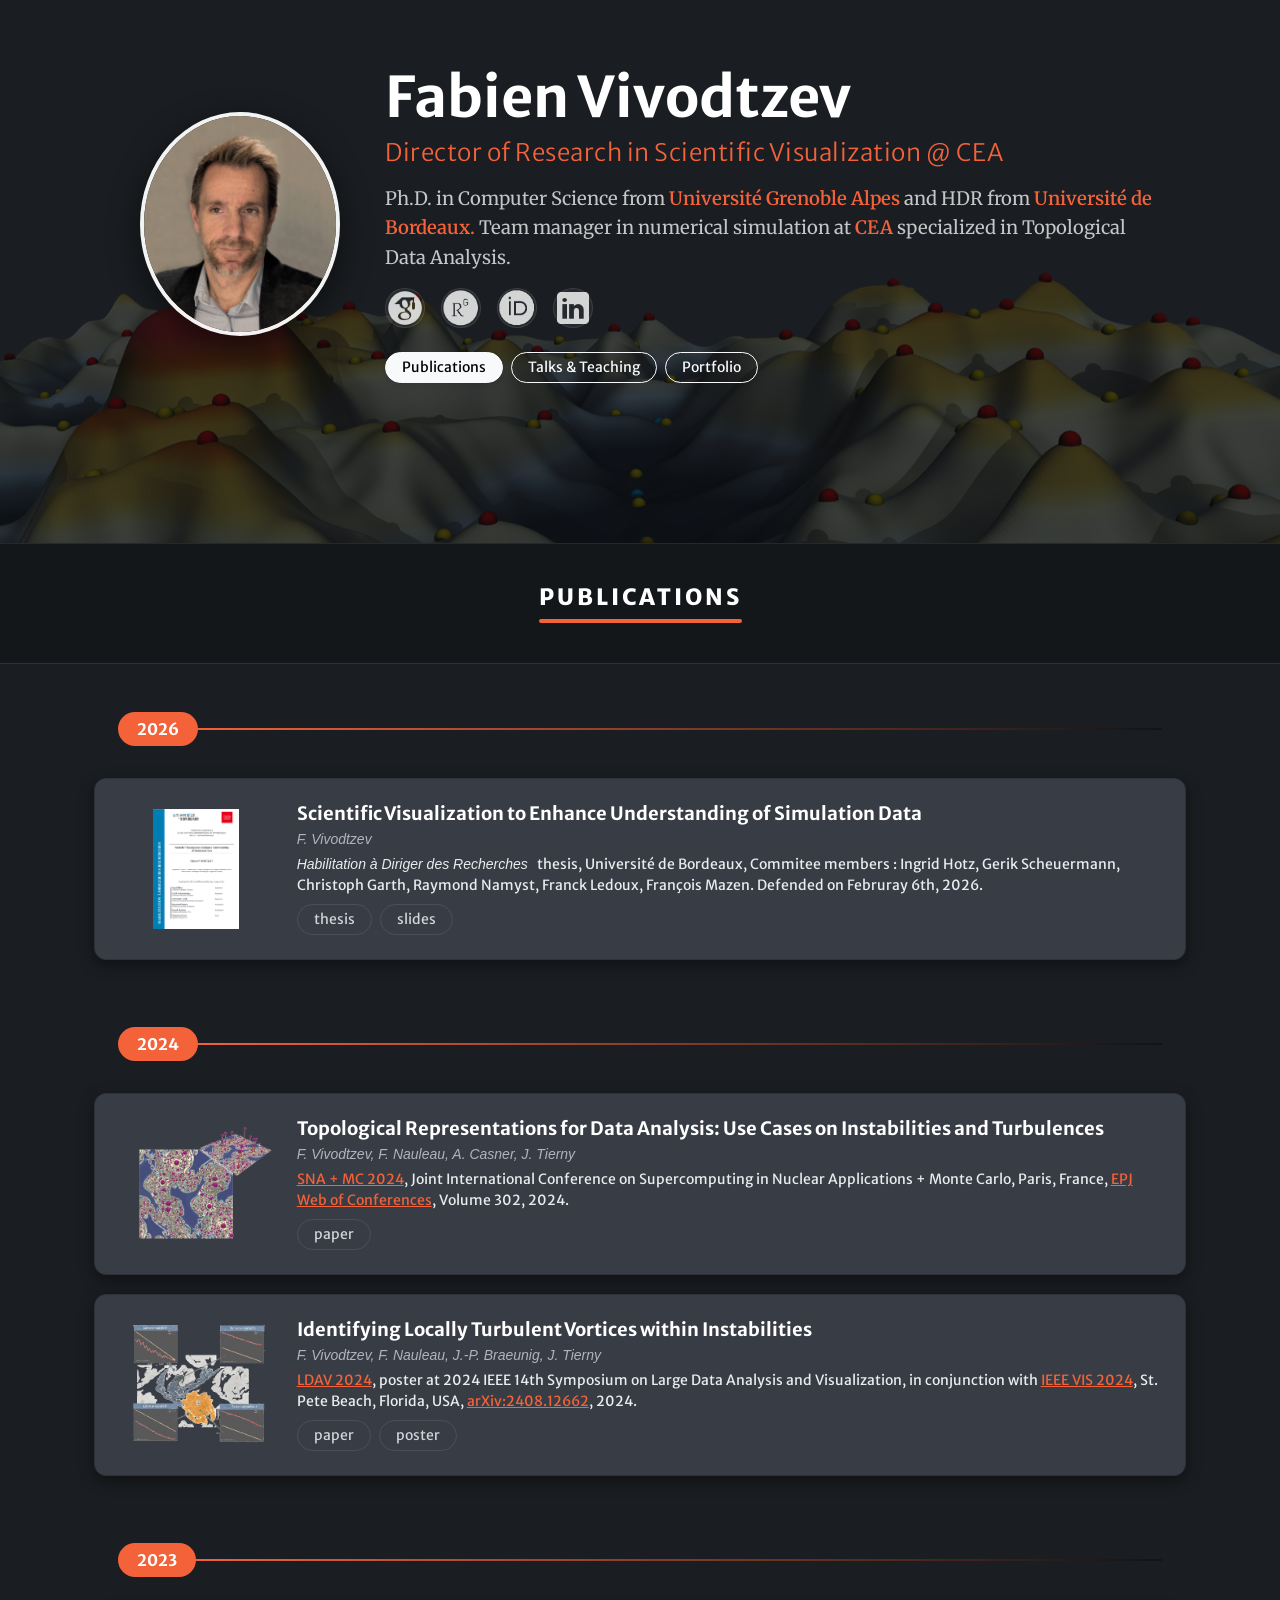
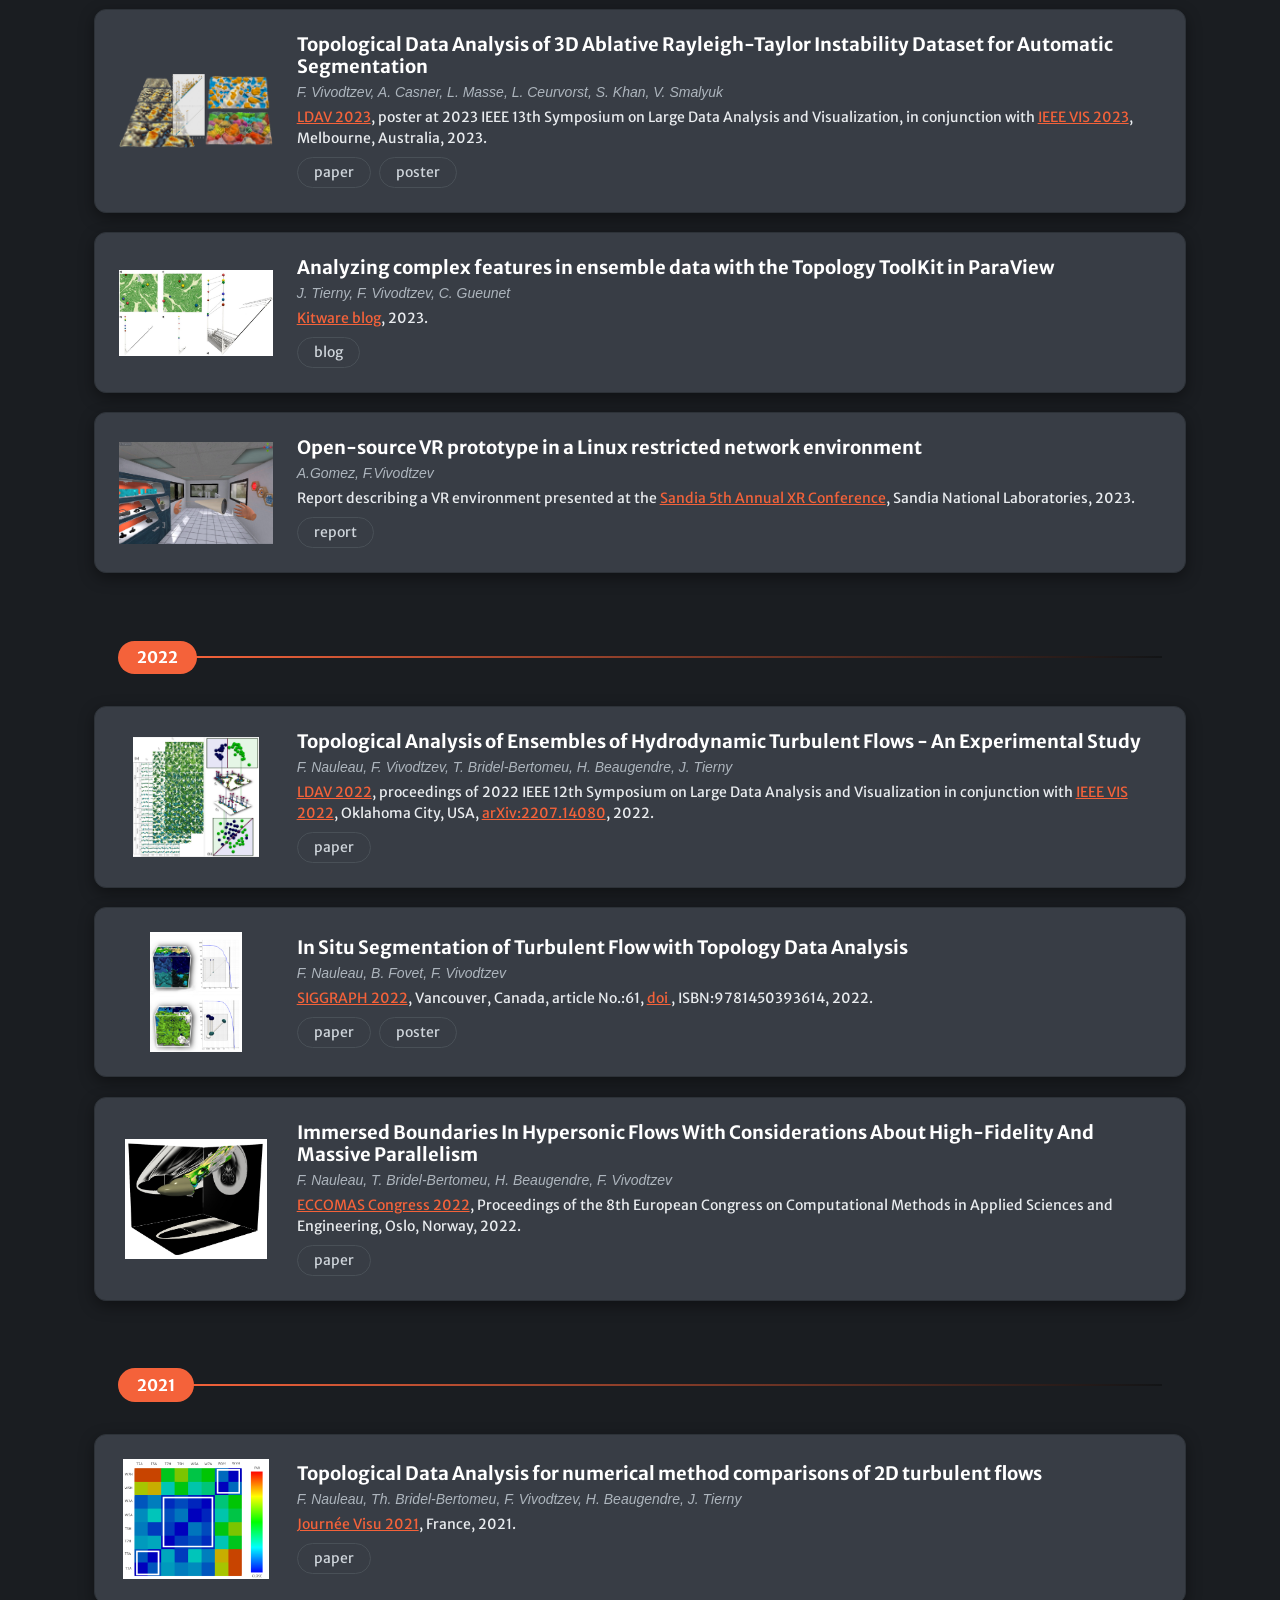
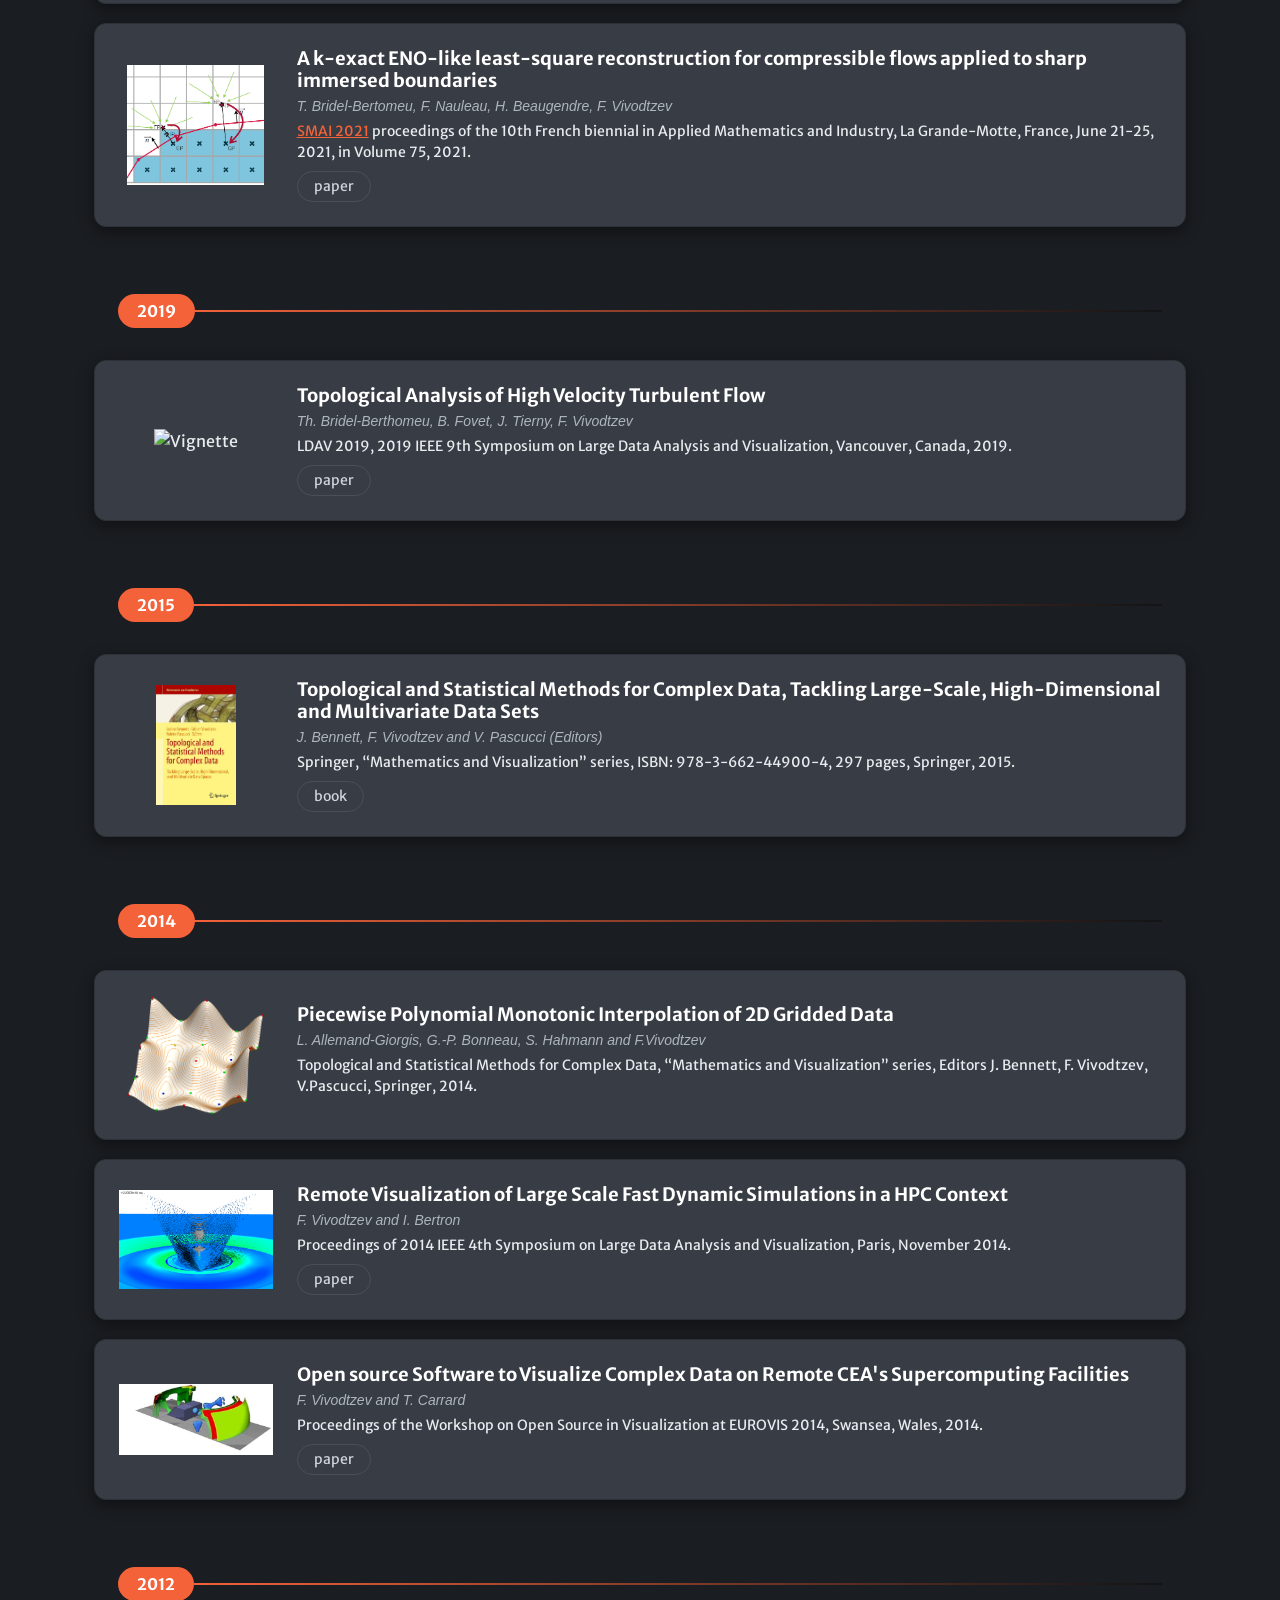
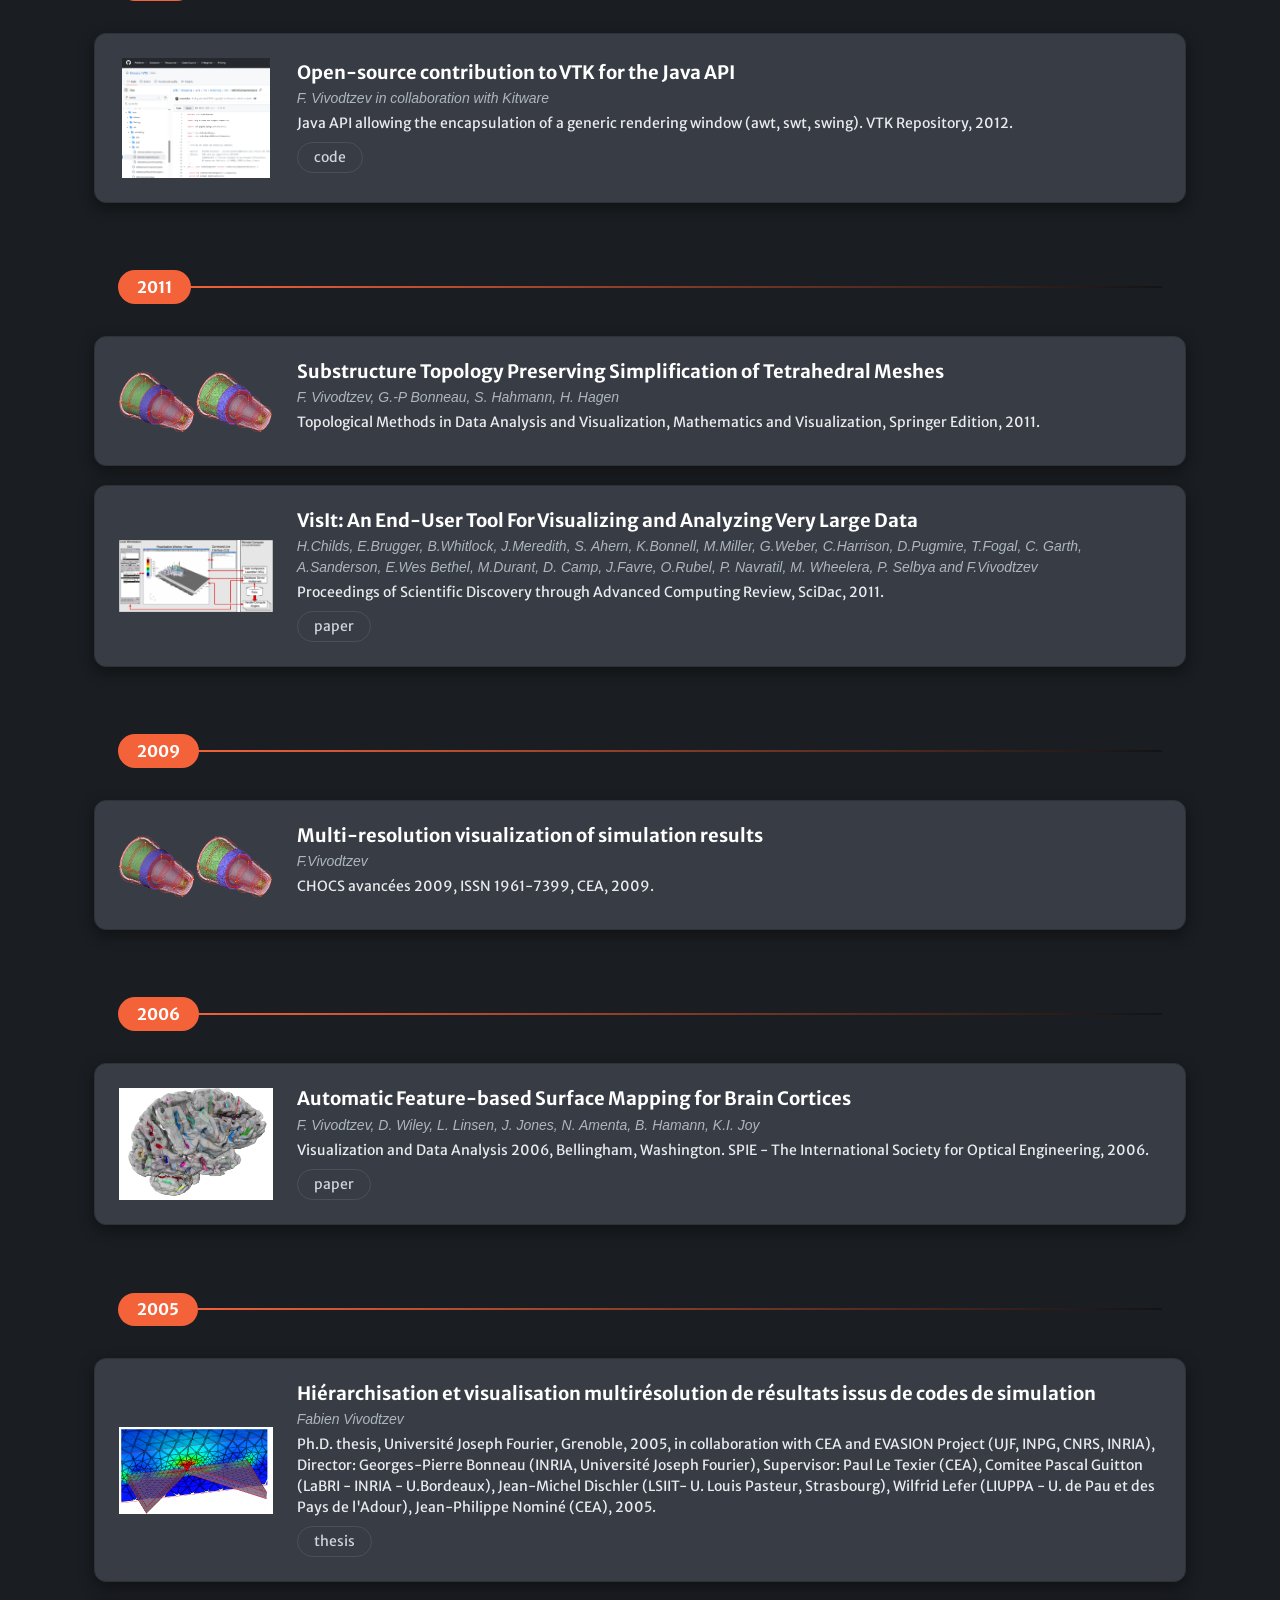
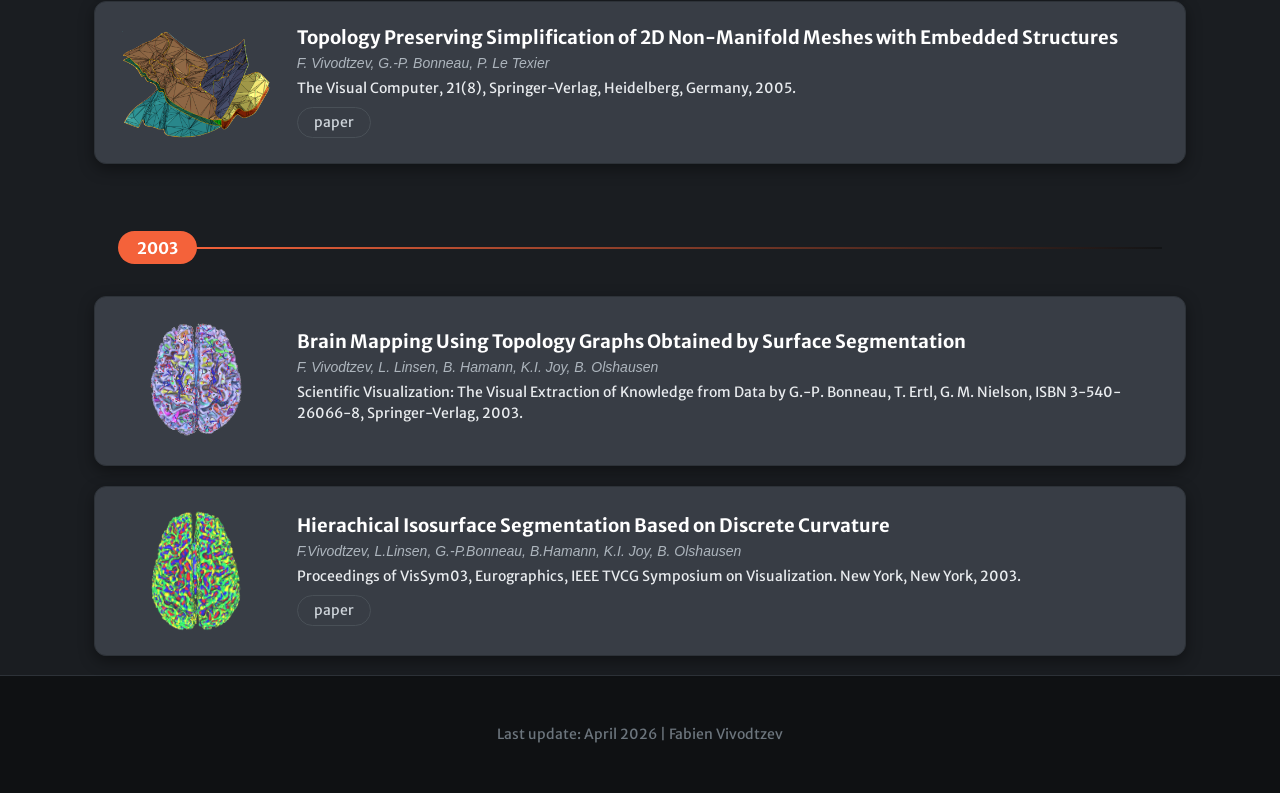
==== commit 16419d91: "update hdr" ====
--- a/index.html
+++ b/index.html
@@ -116,9 +116,11 @@
             <p class="fst-italic mb-1 text-muted small">F. Vivodtzev</p>
             <p class="mb-2 small">
                <i>Habilitation à Diriger des Recherches</i> &nbsp; thesis, Université de Bordeaux, Commitee members : Ingrid Hotz, Gerik Scheuermann, Christoph Garth, Raymond Namyst, Franck Ledoux, François Mazen. Defended on Februray 6th, 2026. 
- 
-            </p>
-        
+            </p>
+          <div class="d-flex gap-2">
+                <a href="./pdf/article-2024-sna.pdf" class="btn btn-outline-dark btn-sm btn-entry rounded-pill px-3">thesis</a>
+                 <a href="./pdf/article-2024-sna.pdf" class="btn btn-outline-dark btn-sm btn-entry rounded-pill px-3">slides</a>
+            </div>
         </div>
     </div>
 </div>
--- a/css/mystyle.css
+++ b/css/mystyle.css
@@ -1,24 +1,305 @@
-.masthead {
-    height: 100vh;
-    min-height: 500px;
-    /* background-image: url('https://source.unsplash.com/BtbjCFUvBXs/1920x1080'); */
-    background-size: cover;
-    background-position: center;
-    background-repeat: no-repeat;
-    font-family: Open Sans, sans-serif;
-  }
-
-  .cropped {
-    width: 150px; /* width of container */
-    height: 600px; /* height of container */
-    overflow: hidden;
-    border: 5px solid black;
-}
-
-.cropped img {
-    margin: -10px 0px 0px -180px;
-}
-
-.texthead {
-  font-size: calc(10% + 1vw + 1vh);
+/* --- CONFIGURATION GLOBALE SOMBRE --- */
+body {
+    background-color: #1a1d21 !important; /* Fond anthracite très sombre */
+    color: #e9ecef !important; /* Texte gris clair pour le confort visuel */
+    font-family: 'Merriweather Sans', sans-serif;
+}
+
+/* Portrait adaptatif */
+.portrait-banner {
+    max-width: 200px;
+    height: auto;
+    border: 4px solid rgba(255, 255, 255, 0.945);
+    box-shadow: 0 10px 30px rgba(0,0,0,0.5);
+    transition: transform 0.3s ease;
+}
+
+.portrait-banner:hover {
+    transform: scale(1.02);
+}
+
+.text-primary-light {
+    color: #f4623a; /* Orange signature */
+    letter-spacing: 0.5px;
+}
+
+
+
+
+/* --- HEADER / BANDEAU AVEC IMAGE EN BAS --- */
+header.masthead.banner-mode {
+    position: relative; /* Obligatoire pour le positionnement absolu de l'image */
+    height: auto; 
+    min-height: 40vh; /* Augmenté pour donner de l'espace à l'image */
+    padding: 4rem 0 10rem 0; /* Plus de padding en bas pour ne pas masquer le texte */
+    display: flex;
+    align-items: center;
+    border-bottom: 1px solid rgba(255, 255, 255, 0.05);
+    overflow: hidden; /* Empêche l'image de dépasser */
+}
+
+/* Nouveau calque pour l'image de fond */
+header.masthead.banner-mode::after {
+    content: "";
+    position: absolute;
+    bottom: 0; /* Coller en bas */
+    left: 0;
+    width: 100%;
+    height: 100%; /* Couvre toute la hauteur pour l'effet de dégradé */
+    
+    /* Image de fond (image_1.png) */
+    background-image: url('../img/background-head.png'); /* Vérifiez le chemin et l'extension */
+    background-size: cover; /* Toute la largeur, rogne dynamiquement */
+    background-position: bottom; /* Aligné sur le bas */
+    background-repeat: no-repeat;
+    
+    /* Mixe la couleur sombre avec l'image pour l'effet d'intégration */
+    mix-blend-mode: soft-light;
+    opacity: 0.8; /* Légère transparence pour le thème sombre */
+    z-index: 0;
+}
+
+/* Garantit que le contenu est bien au-dessus de l'image */
+header.masthead.banner-mode .container {
+    z-index: 1;
+    position: relative;
+}
+
+
+
+
+
+
+
+
+
+
+.banner-bio {
+    font-size: 1.1rem;
+    line-height: 1.6;
+    max-width: 800px;
+    color: #ced4da;
+    font-family: 'Merriweather', serif;
+}
+
+.banner-bio a {
+    color: #f4623a;
+    text-decoration: none;
+    font-weight: 600;
+}
+
+.banner-bio a:hover {
+    text-decoration: underline;
+}
+
+/* --- SECTIONS DE TITRE --- */
+.section-banner-dark {
+    background: #14171a;
+    padding: 2.5rem 0 !important;
+    border-bottom: 1px solid #2d3238;
+}
+
+.section-title-modern {
+    color: #ffffff;
+    font-weight: 800;
+    text-transform: uppercase;
+    letter-spacing: 3px;
+    font-size: 1.4rem;
+    margin-bottom: 0.5rem;
+}
+
+.title-underline {
+    height: 4px;
+    width: 60px;
+    background-color: #f4623a;
+    border-radius: 2px;
+}
+
+/* ------------------------------------------------*/
+/* --- ÉLÉMENTS DE RECHERCHE / ARTICLES --- */
+/* ------------------------------------------------*/
+.research-item {
+    padding: 1.5rem;
+    margin-bottom: 1.2rem;
+    border-radius: 12px;
+    background-color: #383d45; /* Cartes en relief sombre */
+    border: 1px solid #2d3238;
+    box-shadow: 0 5px 15px rgba(0, 0, 0, 0.4);
+    transition: all 0.3s ease;
+}
+
+.research-item:hover {
+    background-color: #252a30;
+    border-color: #f4623a;
+    box-shadow: 0 8px 25px rgba(0, 0, 0, 0.6);
+    transform: translateY(-3px);
+}
+
+.publication-thumb {
+    /* border-radius: 8px; */
+    /*box-shadow: 0 4px 10px rgba(0,0,0,0.5);*/
+    max-height: 120px;
+    object-fit: cover;
+}
+
+.entry-title {
+    color: #ffffff;
+    font-size: 1.15rem;
+}
+
+.research-item p.text-muted {
+    color: #adb5bd !important;
+}
+
+.btn-entry {
+    color: #ced4da;
+    border-color: #495057;
+    background: transparent;
+    transition: all 0.2s;
+}
+
+.btn-entry:hover {
+    background-color: #f4623a;
+    border-color: #f4623a;
+    color: white;
+}
+
+
+
+
+
+
+
+
+
+/* ------------------------------------------------*/
+/* Style des boutons sociaux sous la navigation */
+/* ------------------------------------------------*/
+.social-btn {
+    display: inline-flex;
+    align-items: center;
+    justify-content: center;
+    width: 40px;
+    height: 40px;
+    background-color: rgba(255, 255, 255, 0.05);
+    border: 1px solid rgba(255, 255, 255, 0.1);
+    border-radius: 50%;
+    transition: all 0.3s ease;
+    padding: 0px; /* Ajuste la taille de l'icône à l'intérieur */
+}
+
+.social-btn img {
+    width: 100%;
+    height: 100%;
+    object-fit: contain;
+    /* Si votre icône est noire, cette ligne la rendra blanche pour le mode sombre */
+    filter: brightness(0) invert(1); 
+    opacity: 0.8;
+}
+
+.social-btn:hover {
+    background-color: rgba(244, 98, 58, 0.2); /* Fond orange transparent au survol */
+    border-color: #f4623a;
+    transform: translateY(-3px);
+}
+
+.social-btn:hover img {
+    filter: brightness(1) invert(1);
+    opacity: 1;
+}
+
+
+
+
+
+
+
+/* --- SÉPARATEUR D'ANNÉES --- */
+.year-divider {
+    display: flex;
+    align-items: center;
+    margin: 3rem 0 2rem 0;
+}
+
+.year-label {
+    font-weight: 700;
+    color: #fff;
+    background-color: #f4623a;
+    padding: 0.3rem 1.2rem;
+    border-radius: 50px;
+    z-index: 1;
+}
+
+.year-line {
+    flex-grow: 1;
+    height: 2px;
+    margin-left: -10px;
+    background: linear-gradient(to right, #f4623a 0%, #121416 100%);
+}
+
+/* --- PORTFOLIO --- */
+.portfolio-item-modern {
+    background-color: #1e2227;
+    border-radius: 12px;
+    border: 1px solid #2d3238;
+    overflow: hidden;
+    transition: all 0.3s ease;
+    box-shadow: 0 12px 25px rgba(0,0,0,0.5);
+}
+
+.portfolio-item-modern:hover {
+    transform: translateY(-5px);
+    border-color: #f4623a;
+}
+
+.portfolio-img {
+    width: 100%;
+    height: 220px;
+    object-fit: cover;
+    filter: brightness(0.8);
+    transition: filter 0.3s;
+}
+
+.portfolio-item-modern:hover .portfolio-img {
+    filter: brightness(1);
+}
+
+.portfolio-caption {
+    padding: 1.5rem;
+    text-align: center;
+}
+
+.portfolio-caption-heading {
+    font-size: 1.1rem;
+    font-weight: 700;
+    color: #ffffff;
+}
+
+.portfolio-caption-subheading {
+    font-style: italic;
+    font-family: 'Merriweather', serif;
+}
+
+/* --- FOOTER --- */
+footer {
+    background-color: #0f1113 !important;
+    border-top: 1px solid #2d3238;
+}
+
+footer .text-muted {
+    color: #6c757d !important;
+}
+
+/* --- RESPONSIVE --- */
+@media (max-width: 768px) {
+    header.masthead.banner-mode {
+        padding: 2rem 0;
+    }
+    .portrait-banner {
+        max-width: 120px;
+        margin-bottom: 1rem;
+    }
+    .section-title-modern {
+        font-size: 1.2rem;
+    }
 }
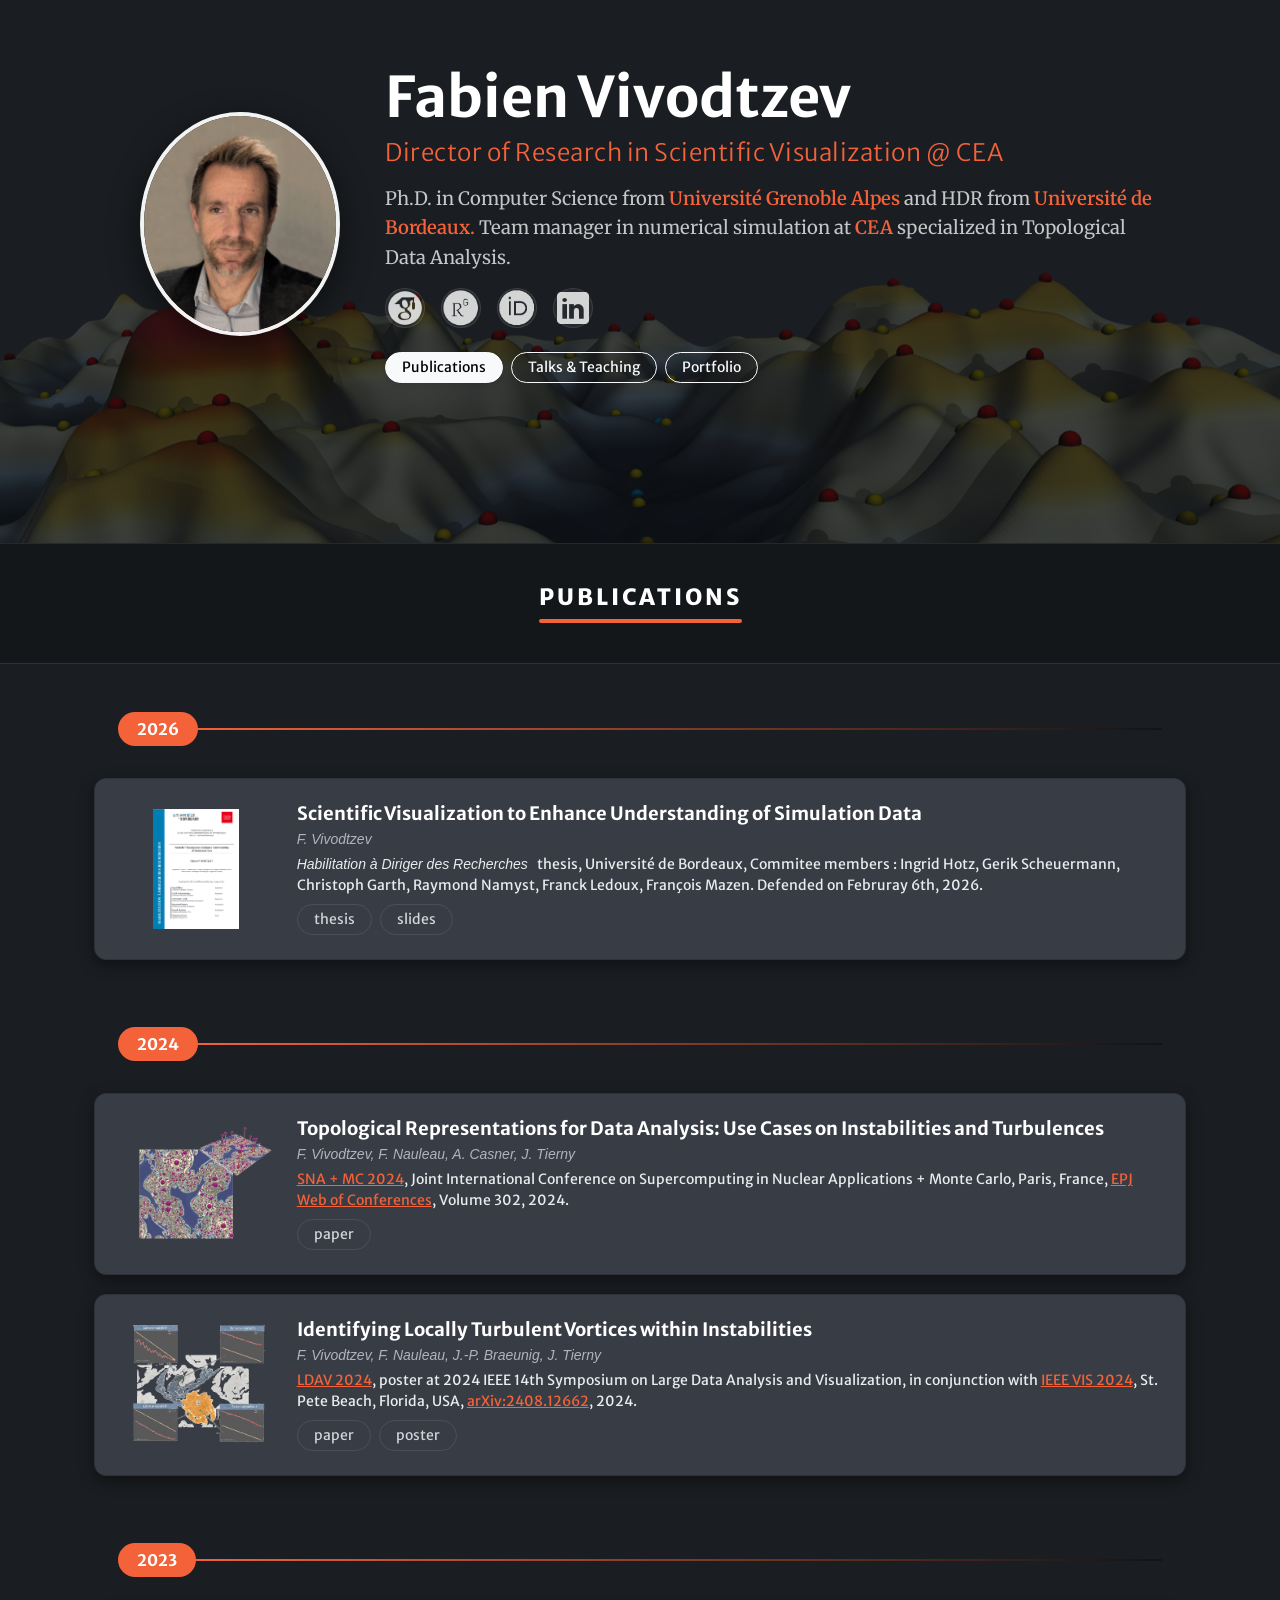
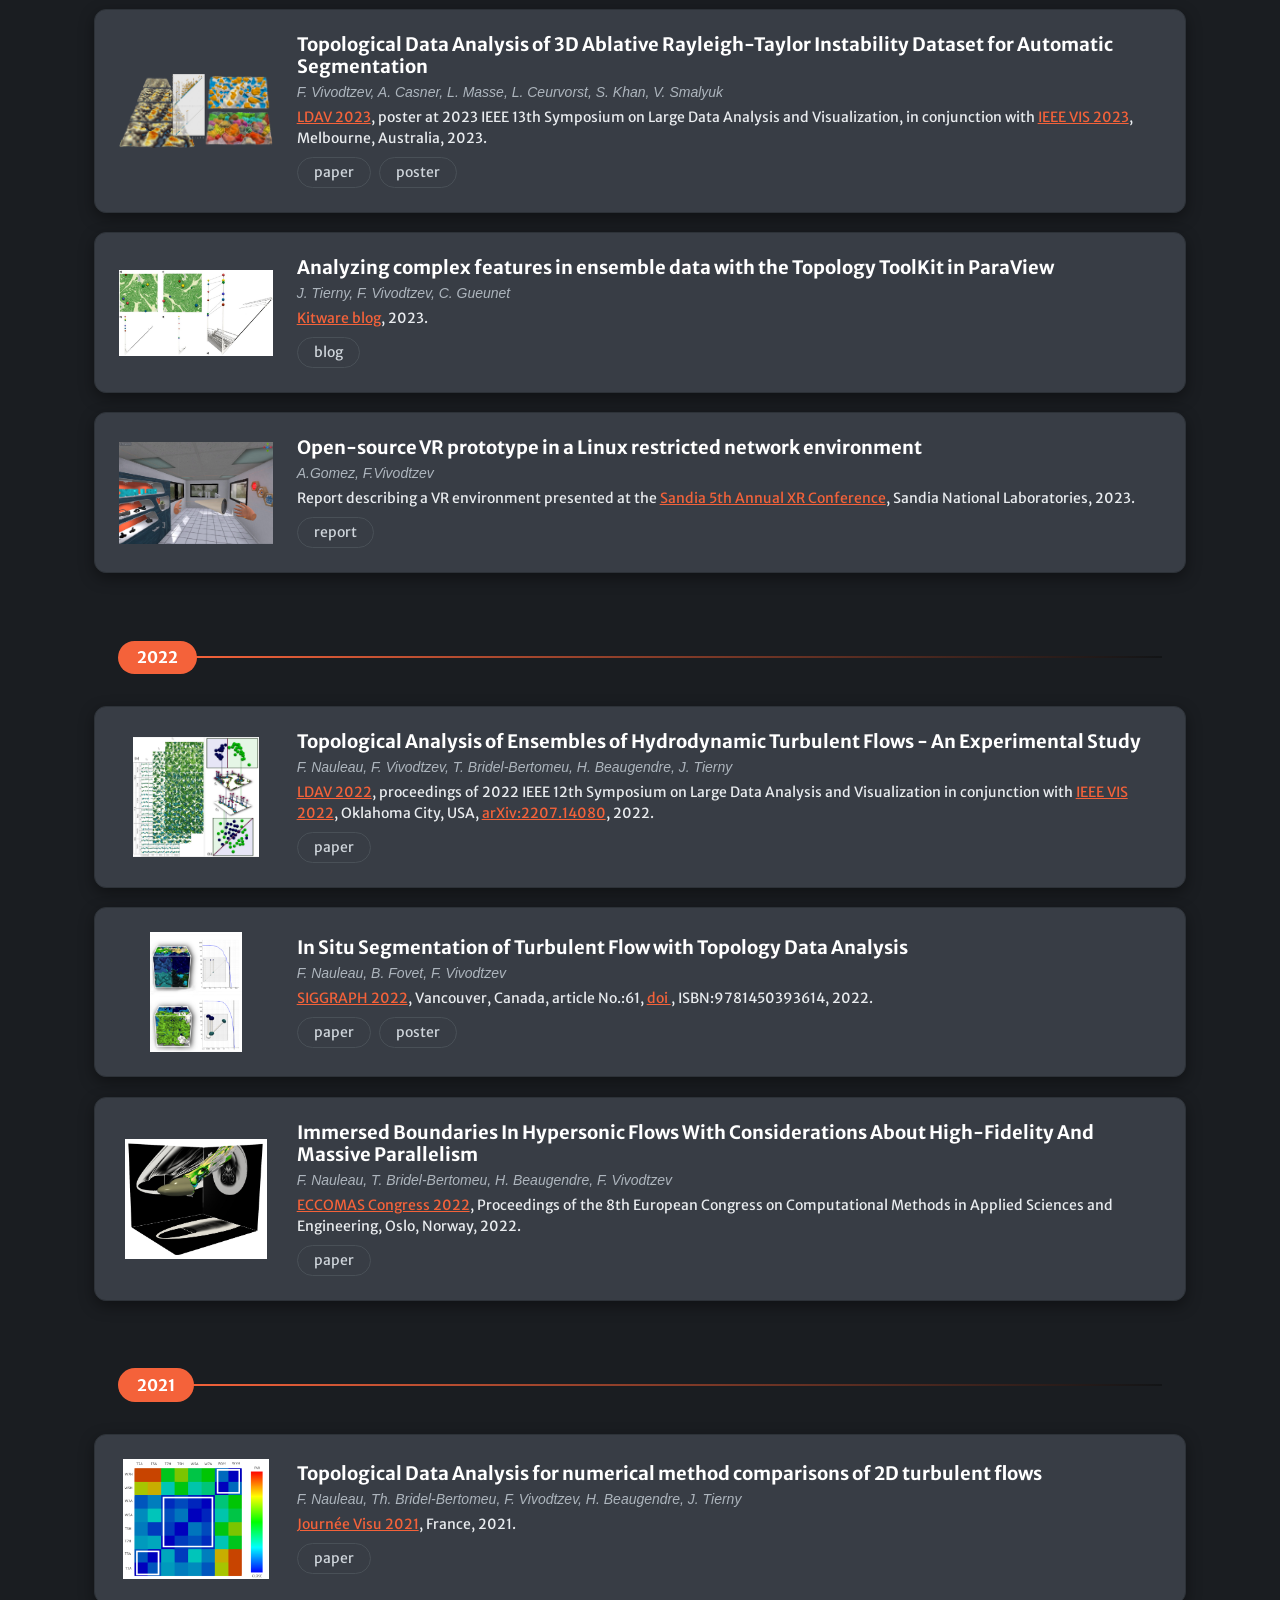
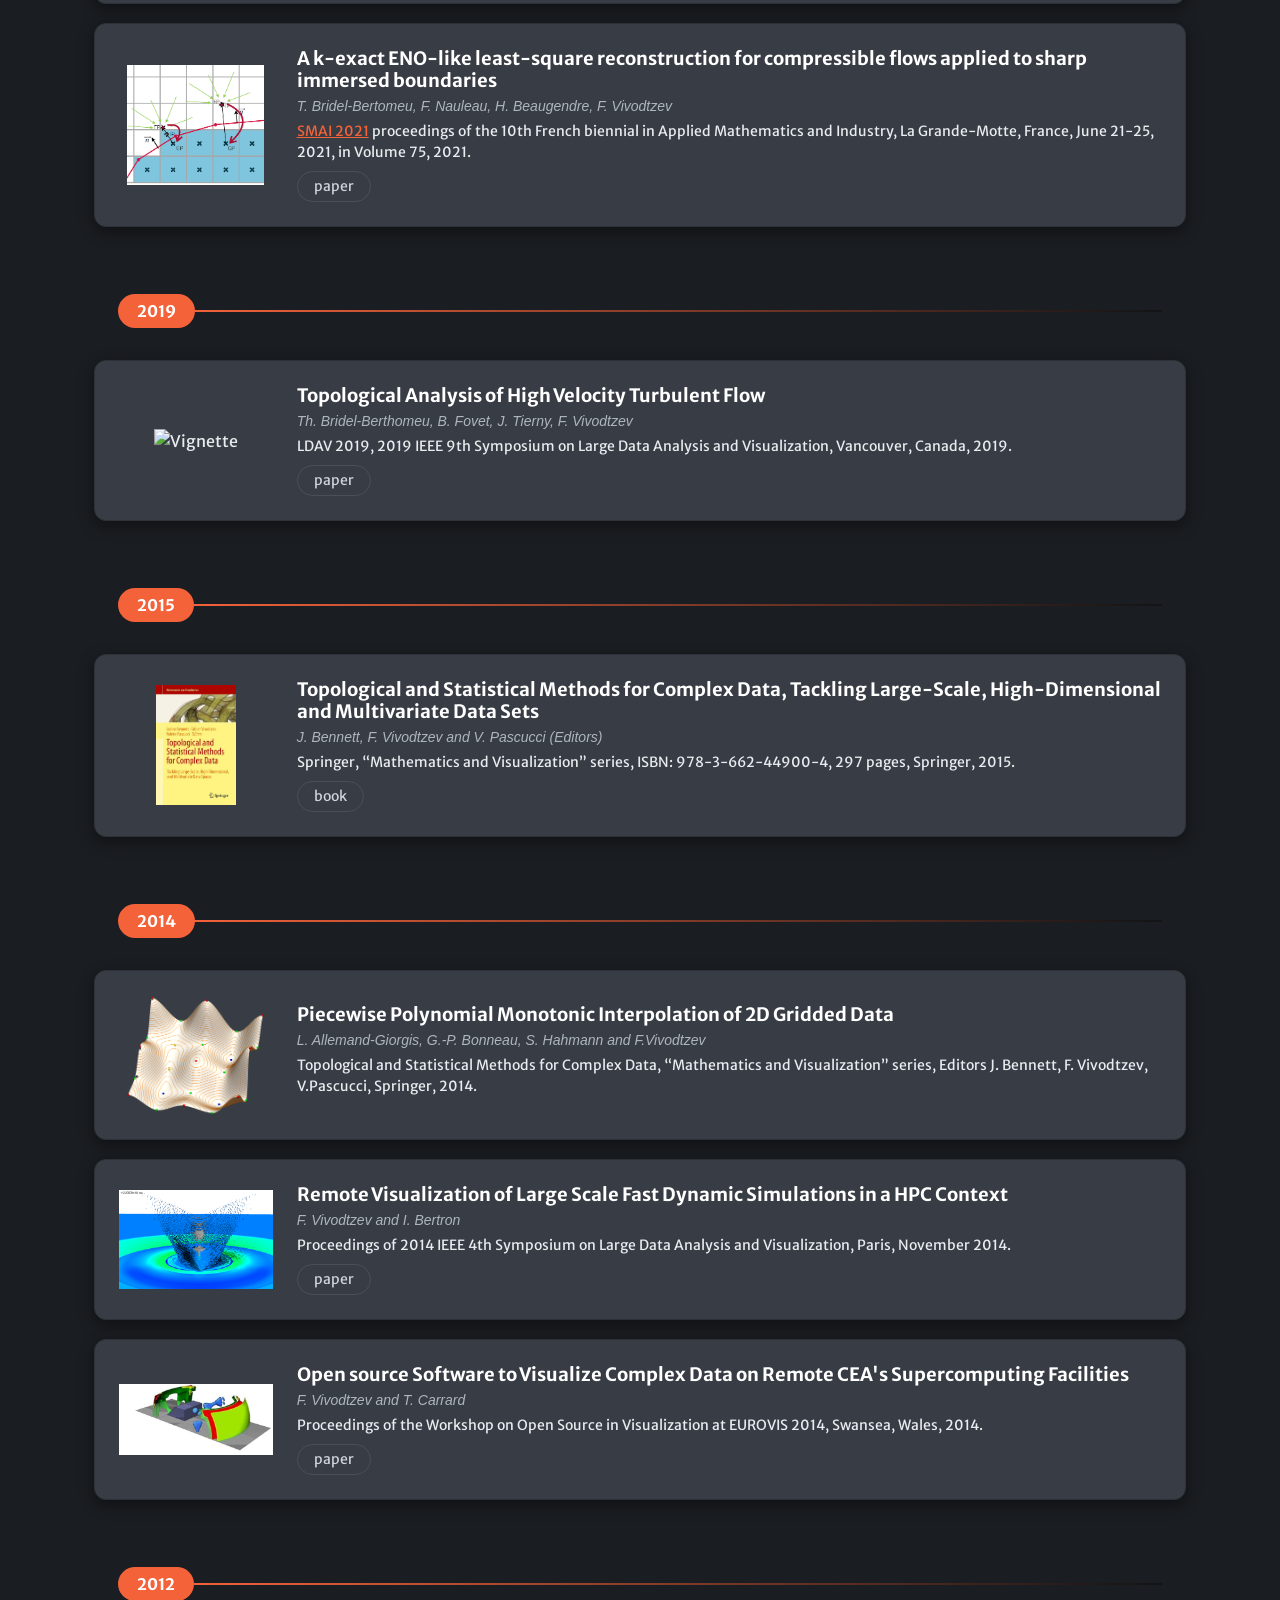
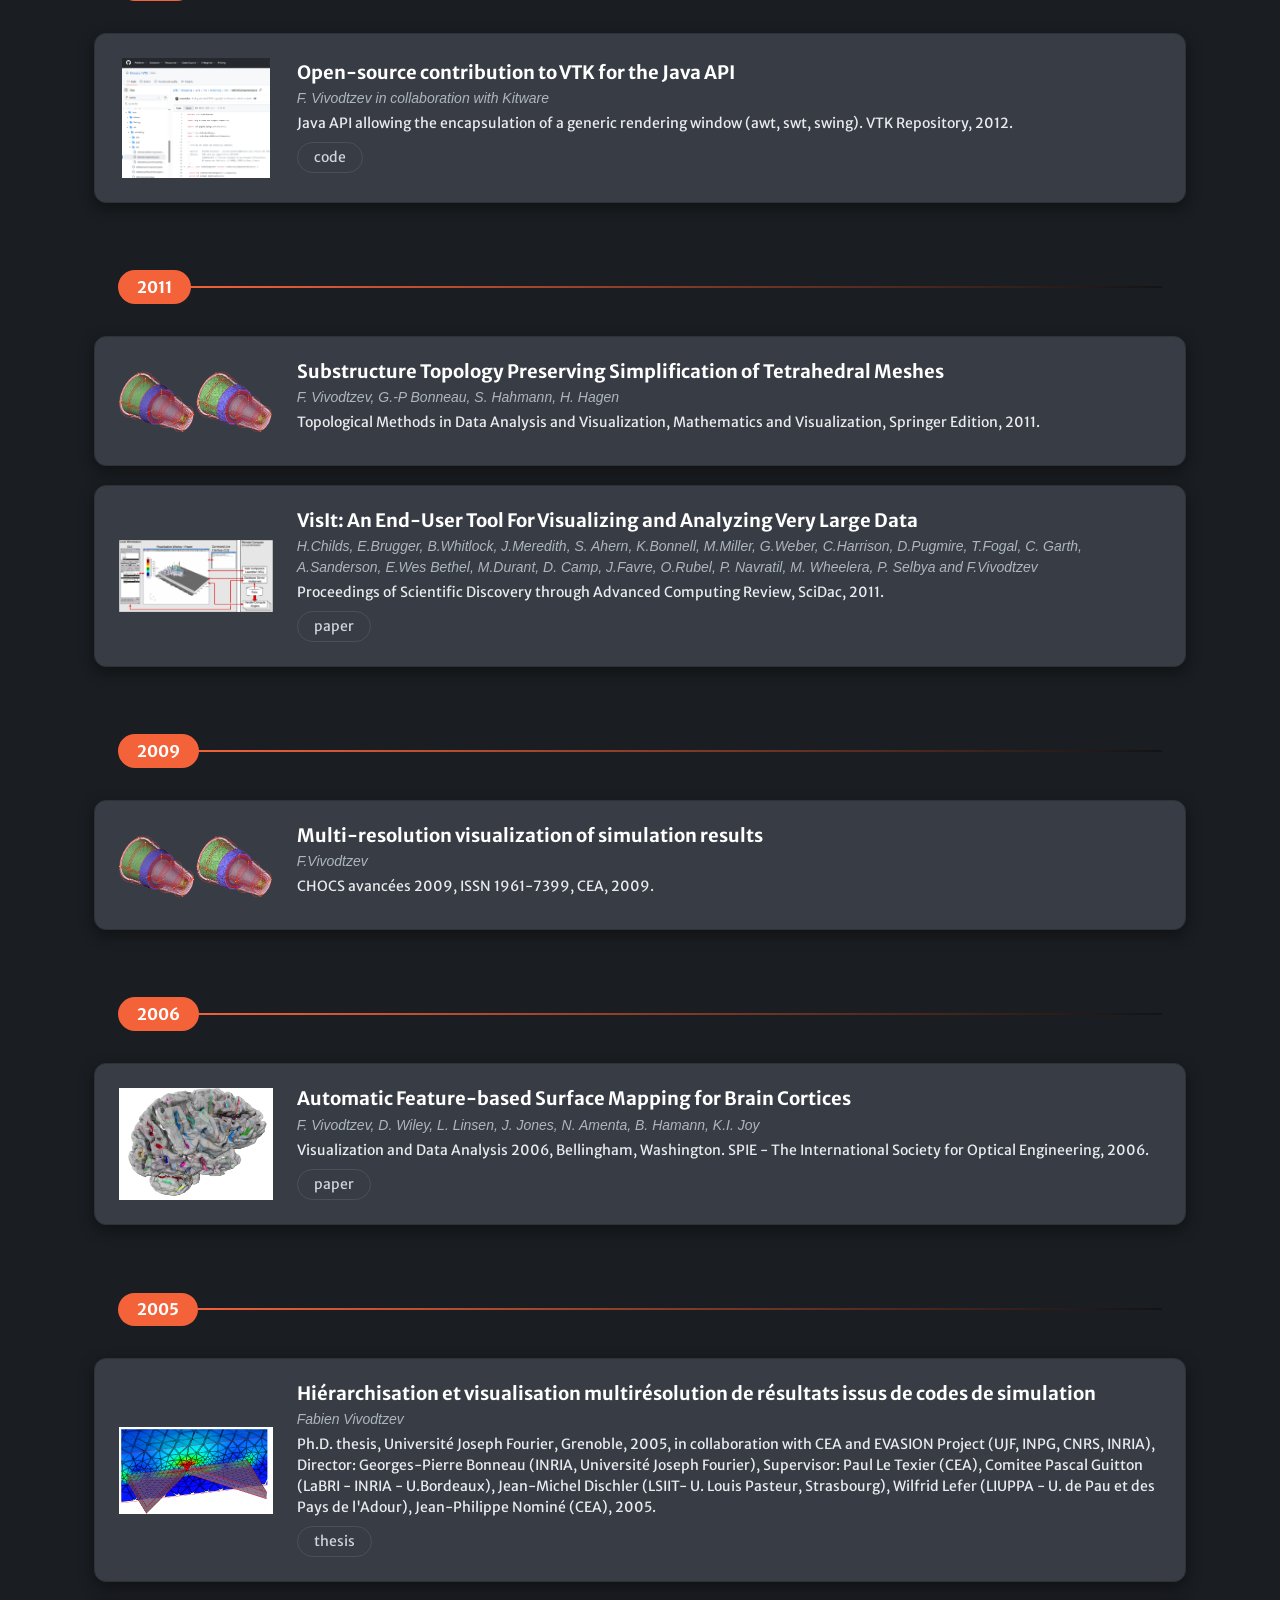
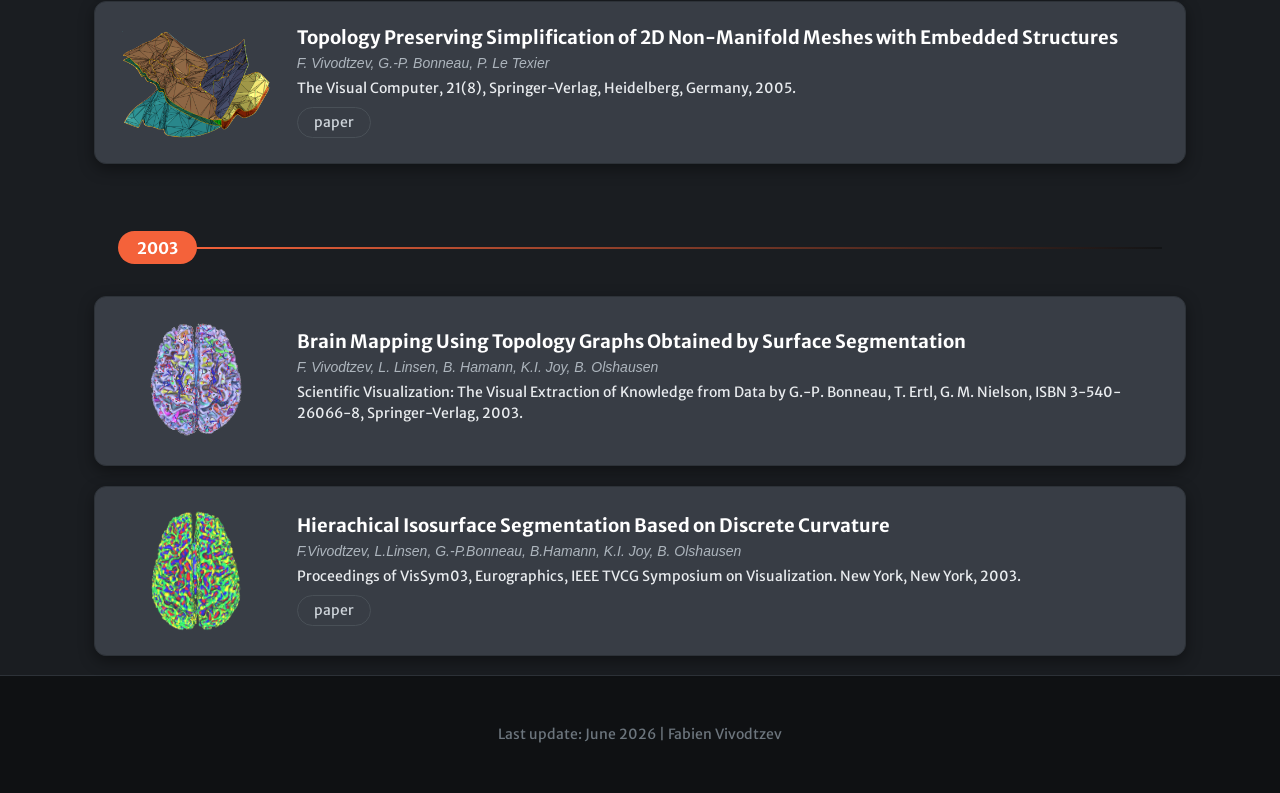
==== commit 71ba07ea: "add pictures to portfolio" ====
--- a/index.html
+++ b/index.html
@@ -118,8 +118,8 @@
                <i>Habilitation à Diriger des Recherches</i> &nbsp; thesis, Université de Bordeaux, Commitee members : Ingrid Hotz, Gerik Scheuermann, Christoph Garth, Raymond Namyst, Franck Ledoux, François Mazen. Defended on Februray 6th, 2026. 
             </p>
           <div class="d-flex gap-2">
-                <a href="./pdf/article-2024-sna.pdf" class="btn btn-outline-dark btn-sm btn-entry rounded-pill px-3">thesis</a>
-                 <a href="./pdf/article-2024-sna.pdf" class="btn btn-outline-dark btn-sm btn-entry rounded-pill px-3">slides</a>
+                <a href="./pdf/hdr-2026-vivodtzev.pdf" class="btn btn-outline-dark btn-sm btn-entry rounded-pill px-3">thesis</a>
+                 <a href="./pdf/hdr-2026-slides.pdf" class="btn btn-outline-dark btn-sm btn-entry rounded-pill px-3">slides</a>
             </div>
         </div>
     </div>
@@ -712,7 +712,7 @@
 
     <footer class=" py-5">
         <div class="container px-4 px-lg-5">
-            <div class="small text-center text-muted">Last update: April 2026 | Fabien Vivodtzev</div>
+            <div class="small text-center text-muted">Last update: June 2026 | Fabien Vivodtzev</div>
         </div>
     </footer>
 
